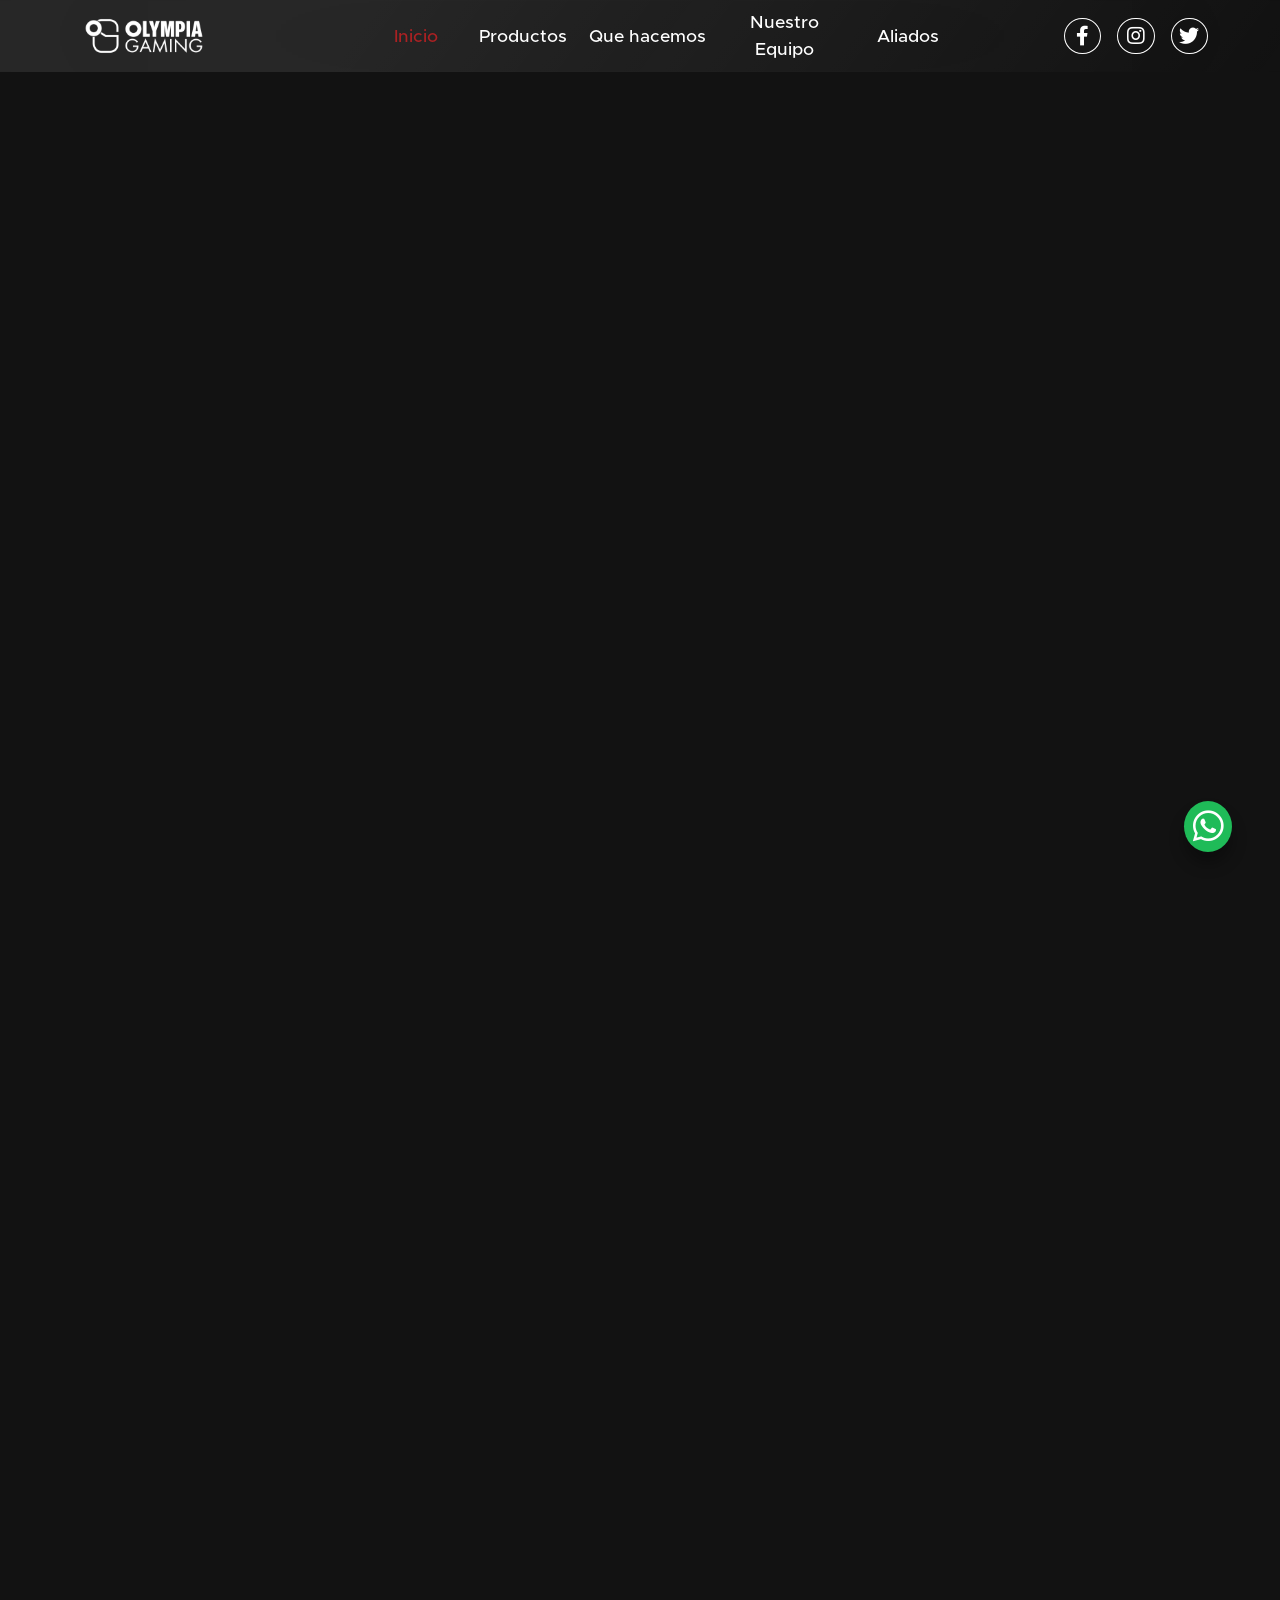
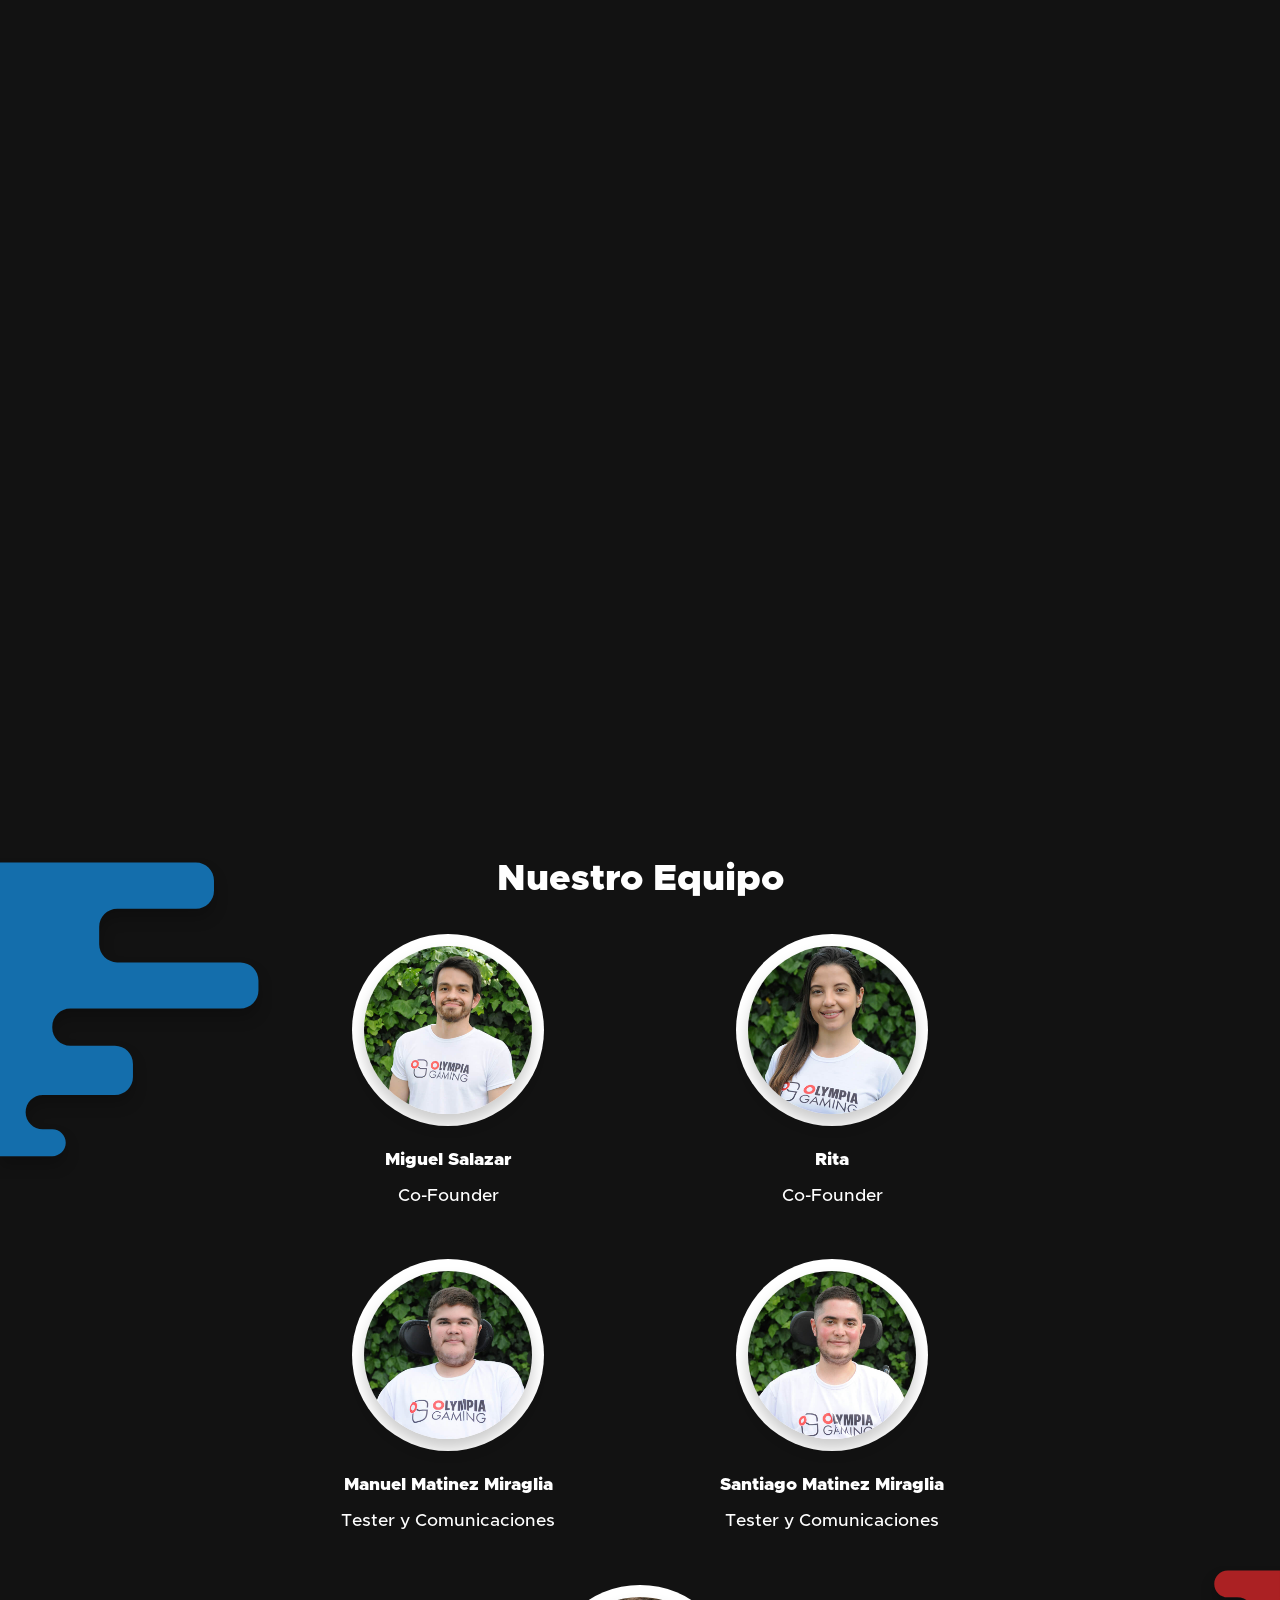
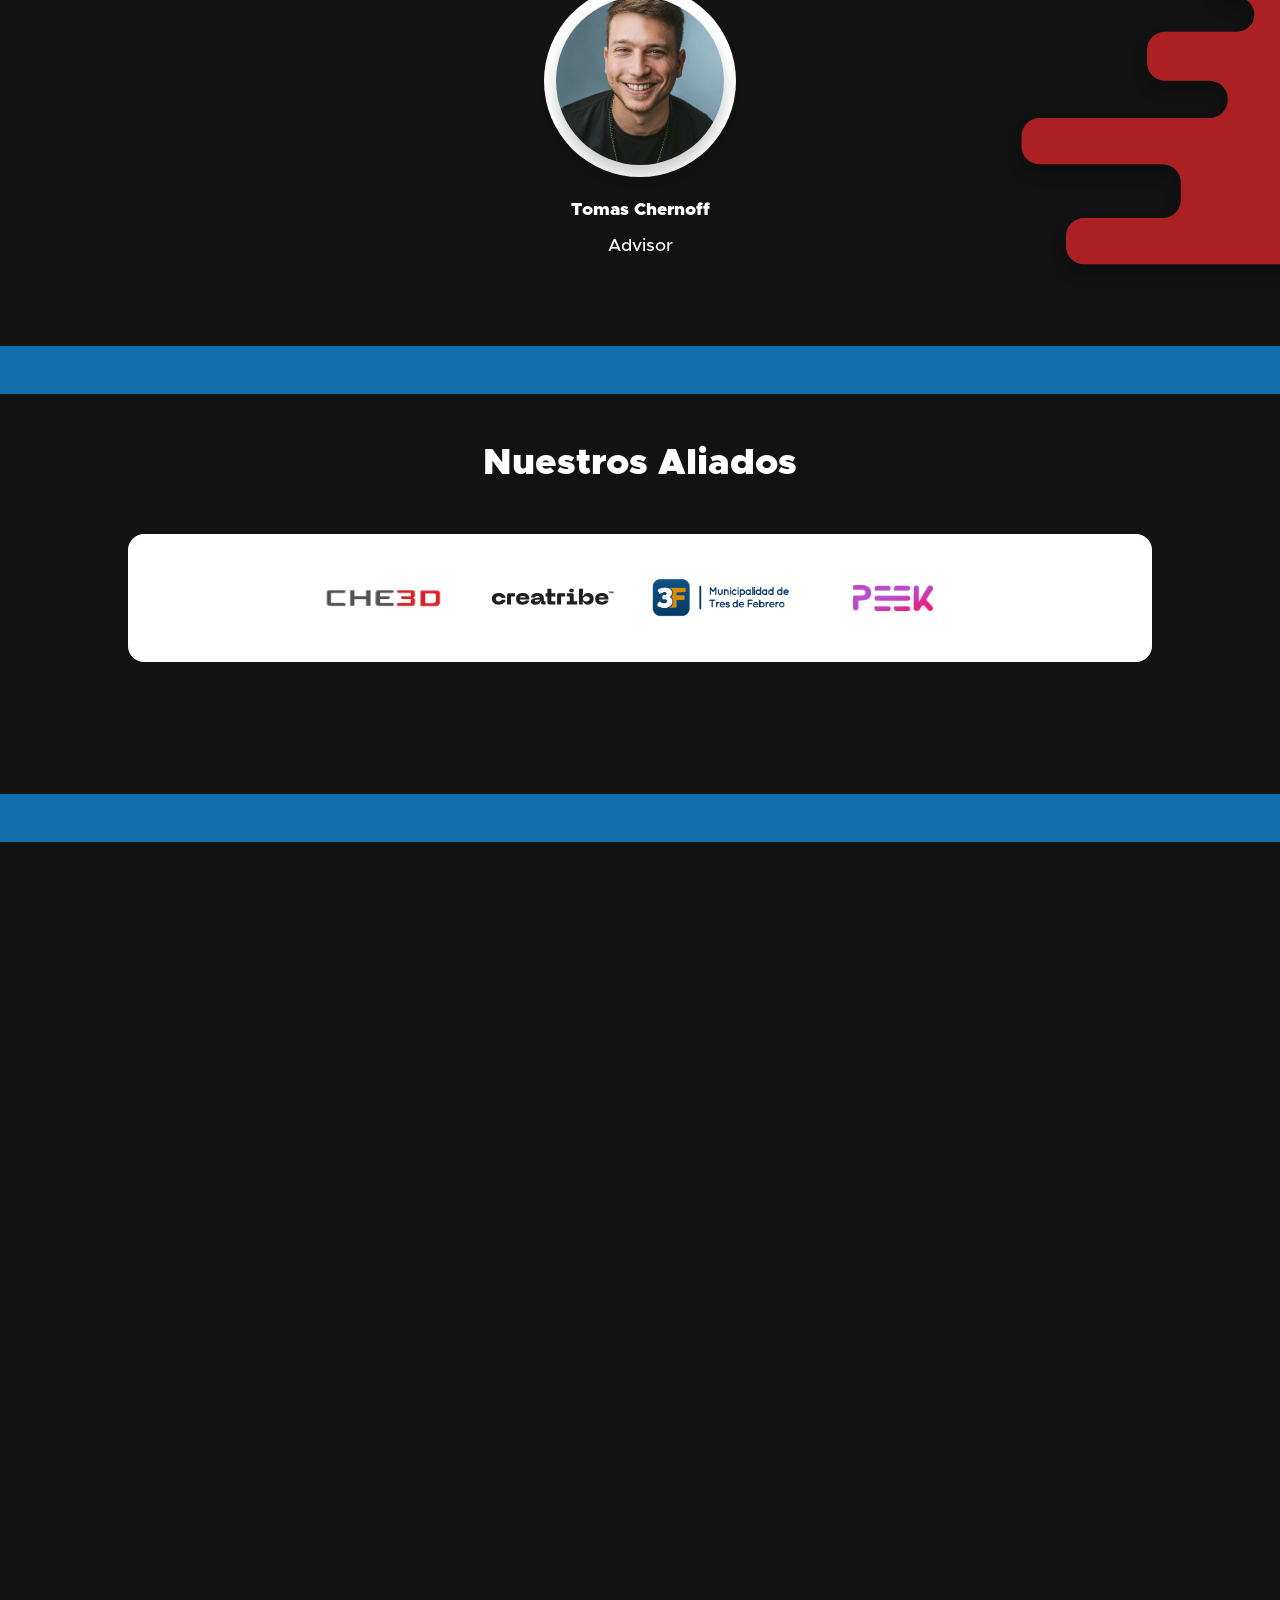
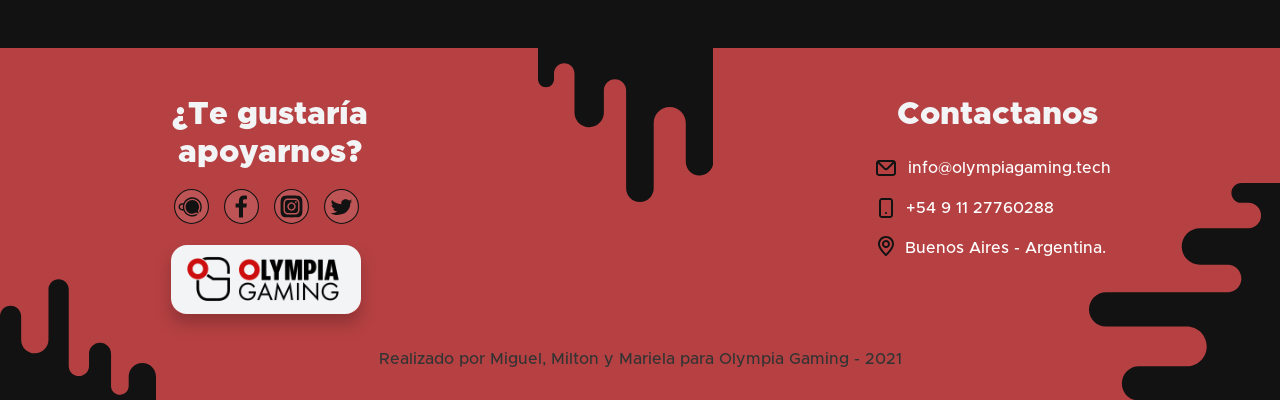
==== index.html @ 969ef62b "modificacion" ====
<!DOCTYPE html>
<html lang="es">
<head>
    <meta charset="UTF-8">
    <meta http-equiv="X-UA-Compatible" content="IE=edge">
    <meta name="viewport" content="width=device-width, initial-scale=1.0">
    <title>Olympia Gaming</title>
    <meta name="keywords" content="OLYMPIA GAMING, ACCESIBILIDAD PARA VIDEOJUEGOS, PERSONAS CON DISCAPICIDAD, CONTROLES PARA VIDEOJUEGOS, CONTROLES ADAPTADOS, JOYSTICK ADAPTADO, HARDWARE ADAPTADO, HARDWARE PARA VIDEOJUEGOS, EXPERIENCIA DE JUEGO ADAPTADA, GAMING, INCLUSIÓN, VIDEOJUEGOS, TERAPIA DE VIDEOJUEGOS, MOVILIDAD REDUCIDA, DISCAPACIDAD MOTRIZ, CONTROLES DE VIDEOJUEGOS PARA PERSONAS CON DISCAPACIDAD">
    <meta name="description"
      content="Olympia Gaming. Accesibilidad para videojuegos: Hardware y controles adaptados para personas con discapacidad y barreras físicas.">

    <!-- Favicon -->
    <link rel="shortcut icon" href="img/icon favicon.png" type="image/x-icon">
    <!-- Bootstrap -->
    <link href="https://cdn.jsdelivr.net/npm/bootstrap@5.1.3/dist/css/bootstrap.min.css" rel="stylesheet" integrity="sha384-1BmE4kWBq78iYhFldvKuhfTAU6auU8tT94WrHftjDbrCEXSU1oBoqyl2QvZ6jIW3" crossorigin="anonymous">
    <!-- jQuery -->
    <script src="https://code.jquery.com/jquery-3.6.0.min.js" integrity="sha256-/xUj+3OJU5yExlq6GSYGSHk7tPXikynS7ogEvDej/m4=" crossorigin="anonymous"></script>
    <!-- Css -->
    <link rel="stylesheet" href="css/estilos.css">
    <!-- Animaciones -->
    <link rel="stylesheet" href="https://cdnjs.cloudflare.com/ajax/libs/animate.css/4.1.1/animate.min.css" />
    <!-- Icon Awesome -->
    <link rel="stylesheet" href="https://use.fontawesome.com/releases/v5.15.4/css/all.css" integrity="sha384-DyZ88mC6Up2uqS4h/KRgHuoeGwBcD4Ng9SiP4dIRy0EXTlnuz47vAwmeGwVChigm" crossorigin="anonymous">
</head>
<body>
    <header>

      <!-- Header y Nav Desktop -->

      <div id="div-header-desktop" class="header__desktop--background">
        <div class="header__desktop--div-logo">
          <img class="header__desktop--logo" src="img/logo-header.svg" alt="">
        </div>
        <nav class="nav__desktop--div">
          <ul class="nav__desktop--ul">
            <li class="nav__desktop--li">
              <a class="nav__desktop--a nav__desktop--a-inicio" href="#sec-inicio">
                Inicio
              </a>
            </li>
            <li class="nav__desktop--li">
              <a class="nav__desktop--a nav__desktop--a-productos" href="#sec-productos">
                Productos
              </a>
            </li>
            <li class="nav__desktop--li">
              <a class="nav__desktop--a nav__desktop--a-que-hacemos" href="#sec-que-hacemos">
                Que hacemos
              </a>
            </li>
            <li class="nav__desktop--li">
              <a class="nav__desktop--a nav__desktop--a-equipo" href="#sec-equipo">
                Nuestro Equipo
              </a>
            </li>
            <li class="nav__desktop--li">
              <a class="nav__desktop--a nav__desktop--a-aliados" href="#sec-aliados">
                Aliados
              </a>
            </li>
          </ul>
        </nav>
        <div class="header__desktop--div-redes">
          <div class="header__desktop--redes-flex">
            <a href="" target="blank" class="header__desktop--btn-facebook">
              <i class="fab fa-facebook-f"></i>
            </a>

            <a href="" target="blank" class="header__desktop--btn-instagram">
              <i class="fab fa-instagram"></i>
            </a>

            <a href="" target="blank" class="header__desktop--btn-twiter">
              <i class="fab fa-twitter"></i>
            </a>
          </div>
        </div>
      </div>

      <!-- Header y Nav Mobile -->

      <div id="div-header-mobile" class="header__mobile--background">
        <div class="header__mobile--div-menu">
          <div>
            <button id="btn-abrir-menu" class="header__mobile--btn-menu">
              <img class="header__mobile--icon-menu" src="img/icon menu hamburguesa.svg" alt="menu-hamburguesa">
            </button>
            <div id="id-nav-container" class="nav__mobile--container-nav">
              <nav id="id-nav-mobile" class="nav__mobile--div-menu animate__animated">
                <button id="btn-cerrar-menu" class="nav__mobile--btn-close">
                  <img class="nav__mobile--icon-close" src="img/icon-close.svg" alt="icon-close">
                </button>
                <ul class="nav__mobile--flex">
                  <li class="nav__mobile--li">
                    <a class="nav__mobile--a nav__mobile--a-inicio" href="#sec-inicio">Inicio</a>
                  </li>
                  <li class="nav__mobile--li">
                    <a class="nav__mobile--a nav__mobile--a-productos" href="#sec-productos">Productos</a>
                  </li>
                  <li class="nav__mobile--li">
                    <a class="nav__mobile--a nav__mobile--a-que-hacemos" href="#sec-que-hacemos">Que hacemos</a>
                  </li>
                  <li class="nav__mobile--li">
                    <a class="nav__mobile--a nav__mobile--a-equipo" href="#sec-equipo">Nuestro Equipo</a>
                  </li>
                  <li class="nav__mobile--li">
                    <a class="nav__mobile--a nav__mobile--a-aliados" href="#sec-aliados">Nuestros Aliados</a>
                  </li>
                </ul>
                <div class="header__mobile--div-redes">
                  <div class="header__mobile--redes-flex">
                    <a href="" target="blank">
                      <img class="header__mobile--btn" src="img/icon-facebook-menu.svg">
                    </a>
                    <a href="" target="blank">
                      <img class="header__mobile--btn" src="img/icon-instagram-menu.svg">
                    </a>
                    <a href="" target="blank">
                      <img class="header__mobile--btn" src="img/icon-twiter-menu.svg">
                    </a>
                    <a href="" target="blank">
                      <img class="header__mobile--btn" src="img/icon-cafecito-menu.svg">
                    </a>

                  </div>
                </div>
                <div>
                  <img class="nav__mobile--forma" src="img/forma-nav.svg" alt="forma-nav">
                </div>
              </nav>
            </div>
          </div>
        </div>
        <div class="header__mobile--div-logo">
          <img class="header__mobile--logo" src="img/logo-header.svg" alt="">
        </div>
      </div>

    </header>

    <!-- Main -->

    <main class="main-desktop main-mobile">
      <section id="sec-inicio" class="seccion-inicio">
      </section>
      <section id="sec-productos" class="seccion-productos">
      </section>
      <section id="sec-que-hacemos" class="seccion-que-hacemos">
      </section>

      <section id="sec-equipo" class="seccion-equipo">
        <h2 class="h2-equipo">Nuestro Equipo</h2>
        <div class="div-grid-equipo">
          <div class="div-equipo-miguel">
            <div class="div-img-equipo ">
              <img class="img-equipo" src="img/Equipo/Miguel Salazar - Co-founder.jpg" alt="">
            </div>
            <p class="p-equipo-nombre">Miguel Salazar</p>
            <p class="p-equipo">Co-Founder</p>
          </div>

          <div class="div-equipo-rita">
            <div class="div-img-equipo ">
              <img class="img-equipo" src="img/Equipo/Rita Bolívar - Co-founder.jpg" alt="">
            </div>
            <p class="p-equipo-nombre">Rita</p>
            <p class="p-equipo">Co-Founder</p>
          </div>
          <div class="div-equipo-manuel">
            <div class="div-img-equipo ">
              <img class="img-equipo" src="img/Equipo/Manuel Matinez Miraglia - Creador de Contenido y Tester.jpg" alt="">
            </div>
            <p class="p-equipo-nombre">Manuel Matinez Miraglia</p>
            <p class="p-equipo">Tester y Comunicaciones</p>
          </div>
          <div class="div-equipo-santiago">
            <div class="div-img-equipo ">
              <img class="img-equipo" src="img/Equipo/Santiago Matinez Miraglia - Creador de Contenido y Tester.jpg" alt="">
            </div>
            <p class="p-equipo-nombre">Santiago Matinez Miraglia</p>
            <p class="p-equipo">Tester y Comunicaciones</p>
          </div>
          <div class="div-equipo-tomas">
            <div class="div-img-equipo ">
              <img class="img-equipo" src="img/Equipo/Tomas Chernoff - Advisor.jpg" alt="">
            </div>
            <p class="p-equipo-nombre">Tomas Chernoff</p>
            <p class="p-equipo">Advisor</p>
          </div>
        </div>
        <div class="equipo-forma-1">
          <img class="equipo-desktop-f" src="img/equipo-forma-1.svg" alt="">
        </div>
        <div class="equipo-forma-2">
          <img class="equipo-desktop-f" src="img/equipo-forma-2.svg" alt="">
        </div>
        <div class="equipo-forma-mobile">
          <img class="equipo-mobile-f" src="img/equipo-forma-mobile.svg" alt="">
        </div>
      </section>

      <section id="sec-aliados" class="seccion-aliados">
        <div class="div-top-aliados"></div>
        <div class="aliados-logos">
          <div class="div-h2-aliados">
            <h2 class="h2-aliados">Nuestros Aliados</h2>
          </div>
          <div class="div-logos-aliados">
            <div class="contenedor-white-aliados">
              <div class="div-icon-aliados-b">
                <img class="logo-aliados-bizarro" src="img/Aliados/Bizarro Lab.png" alt="">
              </div>
              <div class="div-icon-aliados-3d">
                <img class="logo-aliados-che3d" src="img/Aliados/Che3D.jpg" alt="">
              </div>
              <div class="div-icon-aliados-c">
                <img class="logo-aliados-creatibe" src="img/Aliados/Creatibe.svg" alt="">
              </div>
              <div class="div-icon-aliados-m">
                <img class="logo-aliados-municipalidad" src="img/Aliados/Municipalidad.png" alt="">
              </div>
              <div class="div-icon-aliados-p">
                <img class="logo-aliados-peek" src="img/Aliados/Peek.png" alt="">
              </div>
              <div class="div-icon-aliados-t">
                <img class="logo-aliados-telefonica" src="img/Aliados/Telefonica.jpg" alt="">
              </div>
            </div>
          </div>
        </div>
        <div class="div-bottom-aliados"></div>
      </section>
      <section id="sec-form" class="seccion-form">
      </section>
    </main>

    <!-- Footer -->

    <div class="div-whatsapp-btn">
      <button class="btn-whatsapp">
        <span class="span-whatsapp">
          <i class="fab fa-whatsapp"></i>
        </span>
      </button>
    </div>

    <footer class="footer__container">
      <div class="footer__div--apoyarnos">
        <h3 class="footer__apoyarnos--h3">¿Te gustaría apoyarnos?</h3>
        <div class="footer__div--redes">
          <a class="footer__redes--a" href="">
            <img class="footer__redes--icon" src="img/cafecito-icon.svg" alt="">
          </a>
          <a class="footer__redes--a" href="">
            <img class="footer__redes--icon" src="img/facebook-icon.svg" alt="">
          </a>
          <a class="footer__redes--a" href="">
            <img class="footer__redes--icon" src="img/instagram-icon.svg" alt="">
          </a>
          <a class="footer__redes--a" href="">
            <img class="footer__redes--icon" src="img/twiter-icon.svg" alt="">
          </a>
        </div>
        <div class="footer__logo--desktop">
          <img src="img/logo-desktop-footer.svg" alt="">
        </div>
      </div>
      <div class="footer__div--contactanos">
        <h3 class="footer__contactanos--h3">Contactanos</h3>
        <div class="footer__div--datos">
          <div class="footer__datos--div-email">
            <img class="footer__datos--img-e" src="img/icon-email.svg" alt="">
            <p class="footer__datos--p-e">info@olympiagaming.tech</p>
          </div>
          <div class="footer__datos--div-number">
            <img class="footer__datos--img-n" src="img/icon-phone-number.svg" alt="">
            <p class="footer__datos--p-n">+54 9 11 27760288</p>
          </div>
          <div class="footer__datos--div-location">
            <img class="footer__datos--img-l" src="img/icon-location.svg" alt="">
            <p class="footer__datos--p-l">Buenos Aires - Argentina.</p>
          </div>
        </div>
      </div>
      <div class="footer__logo--mobile">
        <img src="img/logo-mobile-footer.svg" alt="">
      </div>
      <div class="footer__div--copyright">
        <p class="footer__copyright--p">Realizado por Miguel, Milton y Mariela para Olympia Gaming - 2021</p>
      </div>
      <div class="footer__forma--1">
        <img class="footer__formas--width" src="img/footer-forma-1.svg" alt="">
      </div>
      <div class="footer__forma--2">
        <img class="footer__formas--width" src="img/footer-forma-2.svg" alt="">
      </div>
      <div class="footer__forma--3">
        <img class="footer__formas--width" src="img/footer-forma-3.svg" alt="">
      </div>
    </footer>

    <!-- Bootstrap JS -->
    <script src="https://cdn.jsdelivr.net/npm/bootstrap@5.1.3/dist/js/bootstrap.bundle.min.js" integrity="sha384-ka7Sk0Gln4gmtz2MlQnikT1wXgYsOg+OMhuP+IlRH9sENBO0LRn5q+8nbTov4+1p" crossorigin="anonymous"></script>

    <script src="js/menu-scroll-nav.js"></script>
    <script src="js/menu-mobile.js"></script>
    <script src="js/icon-whatsapp.js"></script>
</body>
</html>
---- css/estilos.css ----
*{
    margin: 0;
    padding: 0;
    box-sizing: border-box;
}

@font-face {
    font-family: "Metropolis Medium";
    src: url(../font/Metropolis-Medium.otf);
}
@font-face {
    font-family: "Metropolis Black";
    src: url(../font/Metropolis-Black.otf);
}

body{
    background-color: #121212;
    overflow-x: hidden;
}

/****************************************** DESKTOP ********************************************/

/* HEADER DESKTOP */

/* header desktop div */
.header__desktop--background{
    width: 100%;
    position: fixed;
    display: flex;
    z-index: 20;
    flex-direction: row;
    height: 4.5rem;
    backdrop-filter: blur(140px);
    background: linear-gradient(126.6deg, rgba(255, 255, 255, 0.09) 28.69%, rgba(255, 255, 255, 0) 100%);
}
/* header desktop logo */
.header__desktop--div-logo{
    width: 22.5vw;
    display: flex;
    justify-content: center;
    align-items: center;
}
.header__desktop--logo{
    width: 11rem;
}
/* nav desktop */
.nav__desktop--div{
    width: 55vw;
    display: flex;
}
.nav__desktop--ul{
    width: 96%;
    display: flex;
    list-style: none;
    flex-direction: row;
    position: relative;
    top: 0.55rem;
    align-items: center;
}
.nav__desktop--li{
    text-align: center;
    width: 100%;
}
.nav__desktop--a{
    font-family: 'Metropolis Medium';
    color: white;
    font-size: 1.1rem;
    transition: 0.3s;
    text-decoration: none;
}
.nav__desktop--a:hover{
    color: #AB2123;
    text-decoration: none;
}
.nav__desktop--a-inicio{
    position: relative;
    left: 2.5vw;
}
.nav__desktop--a-productos{
    position: relative;
    left: 0.8vw;
}
.nav__desktop--a-que-hacemos{
    position: relative;
    left: 0.4vw;
}
.nav__desktop--a-equipo{
    position: relative;
    left: 1.1vw;
}
.nav__desktop--a-aliados{
    position: relative;
    left: 0.7vw;
}
.li-active-desktop{
    color: #AB2123;
    font-family: 'Metropolis Medium';
    font-size: 1.1rem;
    text-decoration: none;
}
/* header redes */
.header__desktop--div-redes{
    width: 22.5vw;
    display: flex;
    justify-content: center;
    align-items: center;
}
.header__desktop--redes-flex{
    width: 9rem;
    height: 50%;
    display: flex;
    align-items: center;
    justify-content: center;
}
.header__desktop--btn-facebook{
    text-decoration: none;
    width: 2.9rem;
    height: 2.3rem;
    align-items: center;
    border-radius: 50%;
    border: 1px solid white;
    color: white;
    font-size: 1.25rem;
    transition: 0.2s;
    display: flex;
    justify-content: center;
}
.header__desktop--btn-facebook:hover{
    border: #AB2123 1px solid;
    color: #AB2123;
}
.header__desktop--btn-instagram{
    text-decoration: none;
    width: 2.9rem;
    margin-left: 1rem;
    margin-right: 1rem;
    height: 2.3rem;
    font-size: 1.25rem;
    align-items: center;
    border-radius: 50%;
    border: 1px solid white;
    color: white;
    display: flex;
    transition: 0.2s;
    justify-content: center;
}
.header__desktop--btn-instagram:hover{
    border: #AB2123 1px solid;
    color: #AB2123;
}
.header__desktop--btn-twiter{
    text-decoration: none;
    display: flex;
    justify-content: center;
    width: 2.9rem;
    color: white;
    font-size: 1.25rem;
    height: 2.3rem;
    transition: 0.2s;
    align-items: center;
    border-radius: 50%;
    border: 1px solid white;
}
.header__desktop--btn-twiter:hover{
    border: #AB2123 1px solid;
    color: #AB2123;
}
.header__mobile--background{
    display: none;
}

/* SECCIONES DESKTOP */

.main-desktop{
    height: 303rem;
}

/* seccion inicio */
.seccion-inicio{
    height: 36.3rem;
}

/* seccion productos */
.seccion-productos{
    height: 53.3rem;
}

/* seccion que hacemos */
.seccion-que-hacemos{
    height: 59rem;
}

/* seccion equipo */
.seccion-equipo{
    position: relative;
    height: 73rem;
}
.h2-equipo{
    font-family: 'Metropolis Black';
    color: white;
    font-size: 2.3rem;
    position: relative;
    top: 5rem;
    text-align: center;
}
.div-grid-equipo{
    width: 60%;
    position: relative;
    left: 20%;
    top: 5rem;
    display: grid;
    height: 61rem;
    grid-template-columns: 50% 50%;
    grid-template-rows: 33,3% 33,3% 33,3%;
    grid-template-areas: 
                        "div-equipo-miguel div-equipo-rita"
                        "div-equipo-manuel div-equipo-santiago"
                        "div-equipo-tomas div-equipo-tomas"
                        ;
}
.div-equipo-miguel{
    grid-area: div-equipo-miguel;
    display: flex;
    justify-content: center;
    align-items: center;
    flex-direction: column;
}
.div-equipo-rita{
    grid-area: div-equipo-rita;
    display: flex;
    justify-content: center;
    align-items: center;
    flex-direction: column;
}
.div-equipo-manuel{
    grid-area: div-equipo-manuel;
    display: flex;
    justify-content: center;
    align-items: center;
    flex-direction: column;
}
.div-equipo-santiago{
    grid-area: div-equipo-santiago;
    display: flex;
    justify-content: center;
    align-items: center;
    flex-direction: column;
}
.div-equipo-tomas{
    grid-area: div-equipo-tomas;
    display: flex;
    justify-content: center;
    align-items: center;
    flex-direction: column;
}
.div-img-equipo{
    display: flex;
    justify-content: center;
    align-items: center;
    width: 12rem;
    height: 12rem;
    border-radius: 50%;
    background-color: white;
}
.img-equipo{
    width: 10.5rem;
    box-shadow: 0px 10px 15px rgba(0, 0, 0, 0.2);
    border-radius: 50%;
}
.p-equipo-nombre{
    font-family: 'Metropolis Black';
    color: white;
    font-size: 1.1rem;
    text-align: center;
    position: relative;
    top: 1.3rem;
}
.p-equipo{
    font-family: 'Metropolis Medium';
    color: white;
    font-size: 1.1rem;
    text-align: center;
    position: relative;
    top: 0.9rem;
}
.equipo-forma-1{
    display: flex;
    position: absolute;
    top: 5rem;
}
.equipo-forma-2{
    float: right;
    position: relative;
    bottom: 15rem;
}
.equipo-forma-mobile{
    visibility: hidden;
    opacity: 0;
}
.equipo-desktop-f{
    width: 17rem;
}

/* seccion aliados */
.seccion-aliados{
    height: 31rem;
    width: 100%;
}
.div-top-aliados{
    height: 3rem;
    justify-self: flex-start;
    background-color: #146EAC;
}
.aliados-logos{
    height: 25rem;
    position: relative;
    width: 100%;
}
.div-h2-aliados{
    height: 32%;
    width: 100%;
}
.h2-aliados{
    font-family: 'Metropolis Black';
    width: 70%;
    position: relative;
    left: 15%;
    text-align: center;
    font-size: 2.3rem;
    color: white;
    top: 3rem;
}
.div-logos-aliados{
    height: 68%;
}
.contenedor-white-aliados{
    background-color: white;
    width: 80%;
    position: relative;
    top: 2rem;
    left: 10%;
    height: 8rem;
    border-radius: 1rem;
    display: grid;
    grid-template-rows: 100%;
    align-items: center;
    justify-items: center;
    grid-template-columns: 16.6% 16.6% 16.6% 16.6% 16.6% 16.6%;
    grid-template-areas: "div-icon-aliados-b div-icon-aliados-3d div-icon-aliados-c div-icon-aliados-m div-icon-aliados-p div-icon-aliados-t";
}
.div-icon-aliados-b{
    grid-area: div-icon-aliados-b;
}
.logo-aliados-bizarro{
    width: 7.5rem;
}
.div-icon-aliados-3d{
    grid-area: div-icon-aliados-3d;
}
.logo-aliados-che3d{
    width: 9rem;
}
.div-icon-aliados-c{
    grid-area: div-icon-aliados-c;
}
.logo-aliados-creatibe{
    width: 8rem;
}
.div-icon-aliados-m{
    grid-area: div-icon-aliados-m;
}
.logo-aliados-municipalidad{
    width: 9rem;
}
.div-icon-aliados-p{
    grid-area: div-icon-aliados-p;
}
.logo-aliados-peek{
    width: 5rem;
}
.div-icon-aliados-t{
    grid-area: div-icon-aliados-t;
}
.logo-aliados-telefonica{
    width: 6.5rem;
}
.div-bottom-aliados{
    height: 3rem;
    position: relative;
    background-color: #146EAC;
}

/* seccion form */
.seccion-form{
    height: 49rem;
}

/* Icon whatsapp */

.div-whatsapp-btn{
    position: absolute;
    bottom: 3rem;
    right: 3rem;
    position: fixed;
    display: flex;
    justify-content: center;
    width: 3rem;
    height: 3.2rem;
    z-index: 3;
    border-radius: 50%;
    background-color: #1fbb58;
    transition: 0.3s;
    box-shadow: 0px 12px 15px rgba(0, 0, 0, 0.3);
}
.div-whatsapp-btn:hover{
    background-color: #25D366;
}
.btn-whatsapp{
    width: 3rem;
    height: 3.15rem;
    border-radius: 50%;
    background-color: #12121200;
    border: none;
}
.span-whatsapp{
    font-size: 2.2rem;
    color: rgb(255, 255, 255);
    text-decoration: none;
}
.span-whatsapp:hover{
    color: rgb(255, 255, 255);
}

/* FOOTER DESKTOP */

.footer__container{
    height: 22rem;
    width: 100%;
    background: linear-gradient(0deg, rgba(243, 244, 245, 0.15), rgba(243, 244, 245, 0.15)), #AB2123;
    display: grid;
    grid-template-columns: 50% 50%;
    grid-template-rows: 85% 15%;
    grid-template-areas: 
                        "footer__div--apoyarnos footer__div--contactanos"
                        "footer__div--copyright footer__div--copyright";
}
.footer__div--apoyarnos{
    grid-area: "footer__div--apoyarnos";
    display: flex;
    height: 18.6rem;
    justify-content: flex-start;
    flex-direction: column;
}
.footer__apoyarnos--h3{
    position: relative;
    margin-top: 3rem;
    left: 13vw;
    font-family: 'Metropolis Black';
    font-size: 2rem;
    text-align: center;
    color: #F3F4F5;
    width: 13rem;
}
.footer__div--redes{
    position: relative;
    margin-top: 0.5rem;
    display: flex;
    justify-content: center;
    align-items: center;
    width: 12.5rem;
    left: 13vw;
}
.footer__redes--a{
    text-decoration: none;
    display: flex;
    justify-content: center;
    align-items: center;
    width: 25vw;
}
.footer__redes--icon{
    width: 2.2rem;
    transition: 0.3s;
}
.footer__redes--icon:hover{
    filter: invert(98%) sepia(100%) saturate(1%) hue-rotate(150deg) brightness(107%) contrast(101%);
}
.footer__logo--desktop{
    position: relative;
    margin-top: 1rem;
    display: flex;
    justify-content: center;
    align-items: center;
    width: 12.5rem;
    left: 13vw;
}
.footer__div--contactanos{    
    grid-area: "footer__div--contactanos";
    display: flex;
    height: 18.6rem;
    flex-direction: column;
    align-items: flex-end;
}
.footer__contactanos--h3{
    font-family: 'Metropolis Black';
    position: relative;
    margin-top: 3rem;
    right: 13.7vw;
    height: 2rem;
    font-size: 2rem;
    color: #F3F4F5;
    width: 13rem;
}
.footer__div--datos{
    position: relative;
    right: 13vw;
    height: 10rem;
    display: flex;
    justify-content: center;
    flex-direction: column;
    width: 15rem;
}
.footer__datos--div-email{
    display: flex;
    flex-direction: row;
    align-items: start;
}
.footer__datos--div-number{
    display: flex;
    align-items: start;
    flex-direction: row;
}
.footer__datos--div-location{
    align-items: start;
    display: flex;
    flex-direction: row;
}
.footer__datos--p-e{
    color: white;
    font-family: 'Metropolis Medium';
    margin-left: 0.65rem;
}
.footer__datos--p-n{
    color: white;
    font-family: 'Metropolis Medium';
    margin-left: 0.5rem;
}
.footer__datos--p-l{
    color: white;
    font-family: 'Metropolis Medium';
    margin-left: 0.7rem;
}
.footer__datos--img-l{
    margin-left: 0.25rem;
}
.footer__div--copyright{
    grid-area: "footer__div--copyright";
    display: flex;
    width: 200%;
    justify-content: center;
}
.footer__copyright--p{
    text-align: center;
    font-family: 'Metropolis Medium';
    font-size: 1rem;
    color: #333333;
}
.footer__forma--1{
    position: absolute;
    margin-top: 14rem;
}
.footer__forma--2{
    width: 2rem;
    margin-left: 42%;
    position: absolute;
    justify-self: flex-start;
}
.footer__forma--3{
    position: absolute;
    justify-self: end;
    align-self: flex-end;
}
.footer__logo--mobile{
    display: none;
}

/* header 900px */

@media screen and (max-width:1366px){
    .contenedor-white-aliados{
        top: 0.4rem;
    }
}
@media screen and (max-width:991px){

    
    .header__mobile--background{
        display: none;
    }

    .nav__desktop--a-inicio{
        position: relative;
        left: 0;
    }
    .nav__desktop--a-productos{
        position: relative;
        left: 0;
    }
    .nav__desktop--a-que-hacemos{
        position: relative;
        left: 0.5vw;
    }
    .nav__desktop--a{
        font-size: 1rem;
        transition: 0.3s;
        text-decoration: none;
    }
    .equipo-forma-1{
        display: flex;
        position: absolute;
        top: 5rem;
    }
    .equipo-desktop-f{
        width: 12.5rem;
    }
    .contenedor-white-aliados{
        width: 90%;
        left: 5%;
        top: 2rem;
    }
    .logo-aliados-bizarro{
        width: 6.5rem;
    }
    .logo-aliados-che3d{
        width: 8rem;
    }
    .logo-aliados-creatibe{
        width: 7rem;
    }
    .logo-aliados-municipalidad{
        width: 8rem;
    }
    .logo-aliados-peek{
        width: 4rem;
    }
    .logo-aliados-telefonica{
        width: 5.5rem;
    }
    .div-whatsapp-btn{
        bottom: 3rem;
        right: 3rem;
    }
    .footer__forma--2{
        width: 2rem;
        margin-left: 35%;
        position: absolute;
        justify-self: flex-start;
    }
    .footer__contactanos--h3{
        right: 13.7vw;
    }
    .footer__div--datos{
        right: 11.5vw;
    }
}

/**************************************** MOBILE - TABLET ******************************************/

@media screen and (max-width:786px){

    /* HEADER MOBILE */

    .header__desktop--background{
        visibility: hidden;
        opacity: 0;
    }

    .header__mobile--background{
        position: fixed;
        display: flex;
        width: 100%;
        flex-direction: row;
        z-index: 20;
        height: 3.5rem;
        background-color: #121212;
    }

    /* mobile menu */

    .header__mobile--div-menu{
        width: 22.5vw;
        display: flex;
        justify-content: center;
        align-items: center;
    }
    .header__mobile--btn-menu{
        border: none;
        background-color: rgba(0, 0, 0, 0);
    }
    .header__mobile--icon-menu{
        width: 1.2rem;
    }

    /* nav mobile menu */

    .nav__mobile--container-nav{
        position: fixed;
        left: 0;
        top: 3.5rem;
        background-color: #0000003d;
        visibility: hidden;
        opacity: 0;
        width: 100vw;
        z-index: 1;
        height: 100vh;
        transition: 0.5s all ease-in;
    }
    .nav__mobile--active{
        visibility: visible;
        opacity: 1;
    }
    .nav__mobile--div-menu{
        position: relative;
        left: 0;
        z-index: 2;
        width: 17rem;
        height: 24rem;
        background-color: #232323;
        display: flex;
        flex-direction: column;
        border-bottom-right-radius: 1rem;
        border-top-right-radius: 1rem;
    }
    .nav__mobile--btn-close{
        width: 5rem;
        height: 3rem;
        background-color: rgba(0, 0, 0, 0);
        border: none;
    }
    .nav__mobile--icon-close{
        width: 1.05rem;
    }
    .nav__mobile--flex{
        display: flex;
        position: relative;
        width: 100%;
        height: 65%;
        justify-content: center;
        list-style: none;
        flex-direction: column;
        left: 0.3rem;
    }
    .nav__mobile--li{
        font-size: 1.6rem;
    }
    .nav__mobile--a{
        font-family: 'Metropolis Medium';
        font-size: 1rem;
        text-decoration: none;
        color: white;
    }
    .nav__mobile--a:hover{
        color: #AB2123;
        text-decoration: none;
    }
    .li-active-mobile{
        color: #AB2123;
        font-family: 'Metropolis Medium';
        font-size: 1rem;
        text-decoration: none;
    }
    .nav__mobile--forma{
        position: relative;
        width: 5.5rem;
    }

    /* header redes mobile */
    
    .header__mobile--div-redes{
        position: relative;
        left: 0;
        width: 15rem;
        display: flex;
    }
    .header__mobile--redes-flex{
        width: 11rem;
        height: 50%;
        display: flex;
        position: relative;
        left: 1.5rem;
        align-items: center;
        justify-content: center;
    }
    .header__mobile--btn{
        width: 2.6rem;
        height: 2rem;
    }

    /* header mobile logo */

    .header__mobile--div-logo{
        width: 55vw;
        display: flex;
        justify-content: center;
        align-items: center;
    }
    .header__mobile--logo{
        width: 8.5rem;
    }

    /* SECCIONES MOBILE */

    .main-mobile{
        height: 275rem;
    }

    /* seccion inicio mobile */
    .seccion-inicio{
        height: 36.3rem;
    }

    /* seccion productos mobile */
    .seccion-productos{
        height: 79.5rem;
    }

    /* seccion que hacemos mobile */
    .seccion-que-hacemos{
        height: 65rem;
    }

    /* seccion equipo mobile */
    .seccion-equipo{
        height: 45rem;
    }
    .h2-equipo{
        font-family: 'Metropolis Black';
        color: white;
        top: 0;
        font-size: 1.6rem;
        text-align: center;
    }
    .div-grid-equipo{
        width: 90%;
        position: relative;
        left: 5%;
        top: 1rem;
        display: grid;
        height: 39.5rem;
        grid-template-columns: 50% 50%;
        grid-template-rows: 33,3% 33,3% 33,3%;
        grid-template-areas: 
                            "div-equipo-miguel div-equipo-rita"
                            "div-equipo-manuel div-equipo-santiago"
                            "div-equipo-tomas div-equipo-tomas"
                            ;
    }
    .div-img-equipo{
        display: flex;
        justify-content: center;
        align-items: center;
        width: 8.5rem;
        height: 8.5rem;
        border-radius: 50%;
        background-color: white;
    }
    .img-equipo{
        width: 7.3rem;
        box-shadow: 0px 10px 15px rgba(0, 0, 0, 0.2);
        border-radius: 50%;
    }
    .p-equipo-nombre{
        font-family: 'Metropolis Black';
        color: white;
        font-size: 0.8rem;
        text-align: center;
        position: relative;
        top: 0.5rem;
    }
    .p-equipo{
        font-family: 'Metropolis Medium';
        color: white;
        font-size: 0.8rem;
        text-align: center;
        position: relative;
        top: 0rem;
    }
    .equipo-forma-1{
        display: none;
    }
    .equipo-forma-2{
        display: none;
    }
    .equipo-forma-mobile{
        position: relative;
        bottom: 1rem;
        float: right;
        visibility: visible;
        opacity: 1;
    }
    .equipo-mobile-f{
        width: 7rem;
        position: relative;
        bottom: 4.5rem;
    }

    /* seccion aliados mobile */
    .seccion-aliados{
        height: 15rem;
    }
    .div-top-aliados{
        height: 1.5rem;
        justify-self: flex-start;
        background-color: #146EAC;
    }
    .aliados-logos{
        height: 12rem;
        position: relative;
        width: 100%;
    }
    .div-h2-aliados{
        height: 35%;
        width: 100%;
    }
    .h2-aliados{
        font-family: 'Metropolis Black';
        width: 70%;
        position: relative;
        left: 15%;
        text-align: center;
        font-size: 1.6rem;
        color: white;
        top: 0.5rem;
    }
    .div-logos-aliados{
        height: 65%;
    }
    .contenedor-white-aliados{
        background-color: white;
        width: 80%;
        position: relative;
        top: 0;
        left: 10%;
        height: 6rem;
        border-radius: 1rem;
        display: grid;
        align-items: center;
        justify-items: center;
        grid-template-columns: 33.3% 33.3% 33.3%;
        grid-template-rows: 50% 50%;
        grid-template-areas: "div-icon-aliados-b div-icon-aliados-3d div-icon-aliados-c"
                             "div-icon-aliados-m div-icon-aliados-p div-icon-aliados-t";
    }
    .logo-aliados-bizarro{
        width: 4rem;
    }
    .logo-aliados-che3d{
        width: 5.5rem;
    }
    .logo-aliados-creatibe{
        width: 4.5rem;
    }
    .logo-aliados-municipalidad{
        width: 4.5rem;
    }
    .logo-aliados-peek{
        width: 1.5rem;
    }
    .logo-aliados-telefonica{
        width: 3rem;
    }
    .div-bottom-aliados{
        height: 1.5rem;
        position: relative;
        background-color: #146EAC;
    }

    /* seccion form */
    .seccion-form{
        height: 36.5rem;
    }

    /* Icon whatsapp */

    .div-whatsapp-btn{
        bottom: 2rem;
        right: 2rem;
        width: 2.8rem;
        height: 2.9rem;
        box-shadow: 0px 12px 15px rgba(0, 0, 0, 0.3);
    }
    .btn-whatsapp{
        width: 2.8rem;
        height: 2.9rem;
        border-radius: 50%;
        background-color: #12121200;
        border: none;
    }
    .div-whatsapp-btn:hover{
        background-color: #25D366;
    }
    .span-whatsapp{
        font-size: 2rem;
        color: rgb(255, 255, 255);
        text-decoration: none;
    }
    .span-whatsapp:hover{
        color: rgb(255, 255, 255);
    }

    /* FOOTER MOBILE */

    .footer__container{
        height: 35rem;
        width: 100%;
        background: linear-gradient(0deg, rgba(243, 244, 245, 0.15), rgba(243, 244, 245, 0.15)), #AB2123;
        display: grid;
        grid-template-columns: 100%;
        grid-template-rows: 35% 30% 13% 22%;
        grid-template-areas: 
                            "footer__div--apoyarnos"
                            "footer__div--contactanos"
                            "footer__logo--mobile"
                            "footer__div--copyright";
    }
    .footer__div--apoyarnos{
        grid-area: "footer__div--apoyarnos";
        display: flex;
        flex-direction: column;
        justify-content: center;
        width: 100%;
    }
    .footer__apoyarnos--h3{
        margin-top: 0;
        width: 70%;
        position: relative;
        font-family: 'Metropolis Black';
        left: 15%;
        font-size: 1.3rem;
        text-align: center;
        color: #F3F4F5;
    }
    .footer__div--redes{
        position: relative;
        left: 20%;
        width: 60%;
        display: flex;
        justify-content: center;
        align-items: center;
    }
    .footer__redes--a{
        text-decoration: none;
        display: flex;
        justify-content: center;
        align-items: center;
    }
    .footer__redes--icon{
        width: 2.2rem;
        transition: 0.3s;
    }
    .footer__redes--icon:hover{
        filter: invert(98%) sepia(100%) saturate(1%) hue-rotate(150deg) brightness(107%) contrast(101%);
    }
    .footer__logo--desktop{
        display: none;
    }
    .footer__logo--mobile{
        grid-area: "footer__logo--mobile";
        display: flex;
        visibility: visible;
        opacity: 1;
        flex-direction: column;
        align-items: center;
        justify-content: center;
    }
    .footer__div--contactanos{    
        grid-area: "footer__div--contactanos";
        display: flex;
        height: 10rem;
        flex-direction: column;
        justify-content: center;
    }
    .footer__contactanos--h3{
        font-family: 'Metropolis Black';
        margin-top: 1.3rem;
        font-size: 1.3rem;
        color: #F3F4F5;
        text-align: center;
        position: relative;
        right: 0;
        width: 100%;
    }
    .footer__div--datos{
        height: 10rem;
        right: 10%;
        margin-top: 0.5rem;
        display: flex;
        justify-content: center;
        flex-direction: column;
        width: 80%;
    }
    .footer__datos--div-email{
        display: flex;
        flex-direction: row;
        justify-content: center;
        align-items: start;
    }
    .footer__datos--div-number{
        display: flex;
        align-items: start;
        justify-content: center;
        flex-direction: row;
    }
    .footer__datos--div-location{
        align-items: start;
        display: flex;
        justify-content: center;
        flex-direction: row;
    }
    .footer__datos--p-e{
        color: white;
        font-family: 'Metropolis Medium';
        font-size: 0.8rem;
        margin-left: 0.65rem;
    }
    .footer__datos--p-n{
        color: white;
        font-size: 0.8rem;
        font-family: 'Metropolis Medium';
        margin-right: 3rem;
    }
    .footer__datos--p-l{
        color: white;
        font-size: 0.8rem;
        font-family: 'Metropolis Medium';
        margin-right: 0.2rem;
    }
    .footer__datos--img-l{
        margin-left: 0.25rem;
    }
    .footer__div--copyright{
        grid-area: "footer__div--copyright";
        display: flex;
        position: relative;
        left: 10%;
        width: 80%;
        justify-content: center;
    }
    .footer__copyright--p{
        text-align: center;
        font-family: 'Metropolis Medium';
        font-size: 0.9rem;
        color: #333333;
    }
    .footer__forma--1{
        position: absolute;
        margin-top: 30.1rem;
    }
    .footer__forma--2{
        position: absolute;
        left: 30%;
    }
    .footer__forma--3{
        position: absolute;
        justify-self: end;
        align-self: flex-end;
    }
    .footer__formas--width{
        width: 6rem;
    }

    @media screen and (min-width:575px) and (max-width:786px){
        /* Icon whatsapp */

        .div-whatsapp-btn{
            bottom: 2.5rem;
            right: 2.5rem;
        }
        .btn-whatsapp{
            width: 2.8rem;
            height: 2.9rem;
        }
        .div-h2-aliados{
            height: 27%;
        }
        .h2-aliados{
            top: 0.8rem;
        }
        .div-logos-aliados{
            height: 73%;
        }
        .contenedor-white-aliados{
            position: absolute;
            top: 3.5rem;
            height: 7rem;
        }
        .logo-aliados-bizarro{
            width: 5rem;
        }
        .logo-aliados-che3d{
            width: 6.5rem;
        }
        .logo-aliados-creatibe{
            width: 5.5rem;
        }
        .logo-aliados-municipalidad{
            width: 5.5rem;
        }
        .logo-aliados-peek{
            width: 2.5rem;
        }
        .logo-aliados-telefonica{
            width: 4rem;
        }
        .footer__copyright--p{
            text-align: center;
            font-family: 'Metropolis Medium';
            position: relative;
            top: 1rem;
            font-size: 1rem;
            color: #333333;
        }
        .footer__forma--1{
            position: absolute;
            margin-top: 30.1rem;
        }
        .equipo-forma-mobile{
            bottom: 8.5rem;
            visibility: visible;
            opacity: 1;
        }
        .equipo-mobile-f{
            width: 11rem;
        }
    }
}
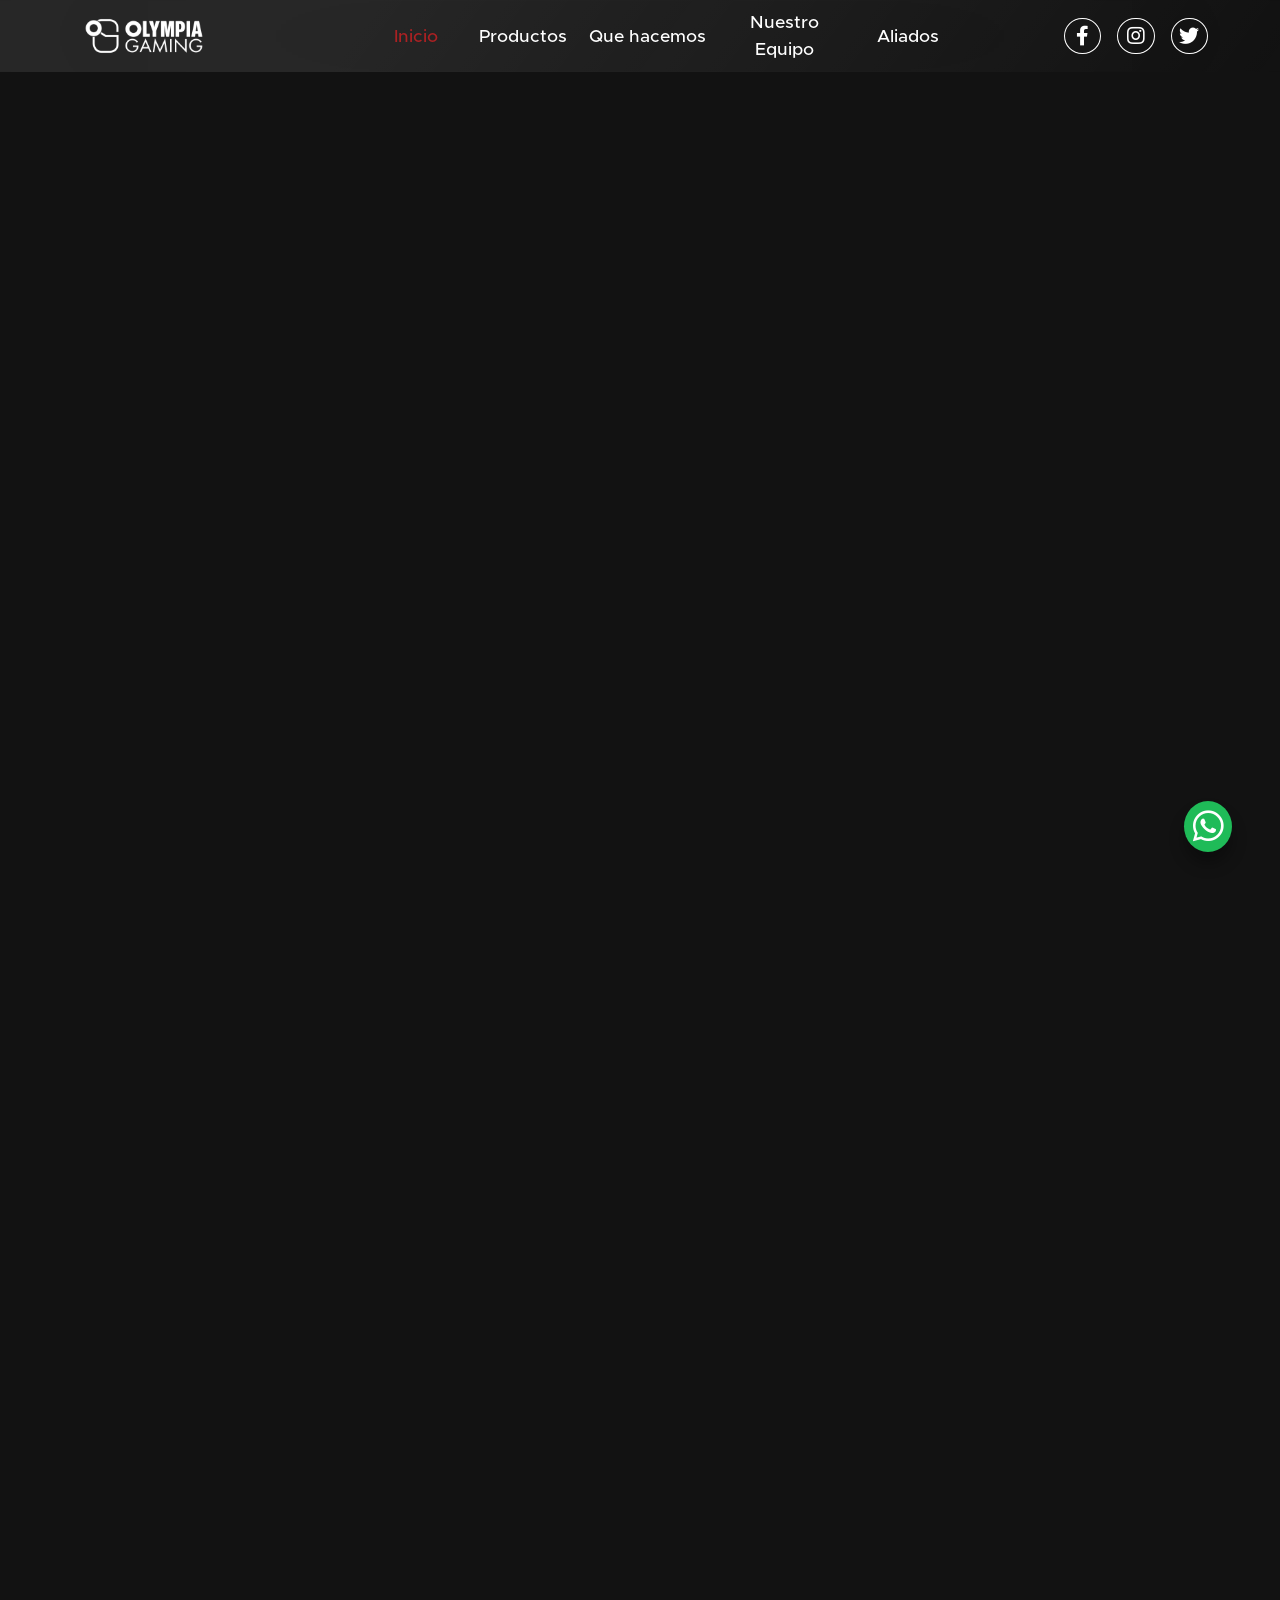
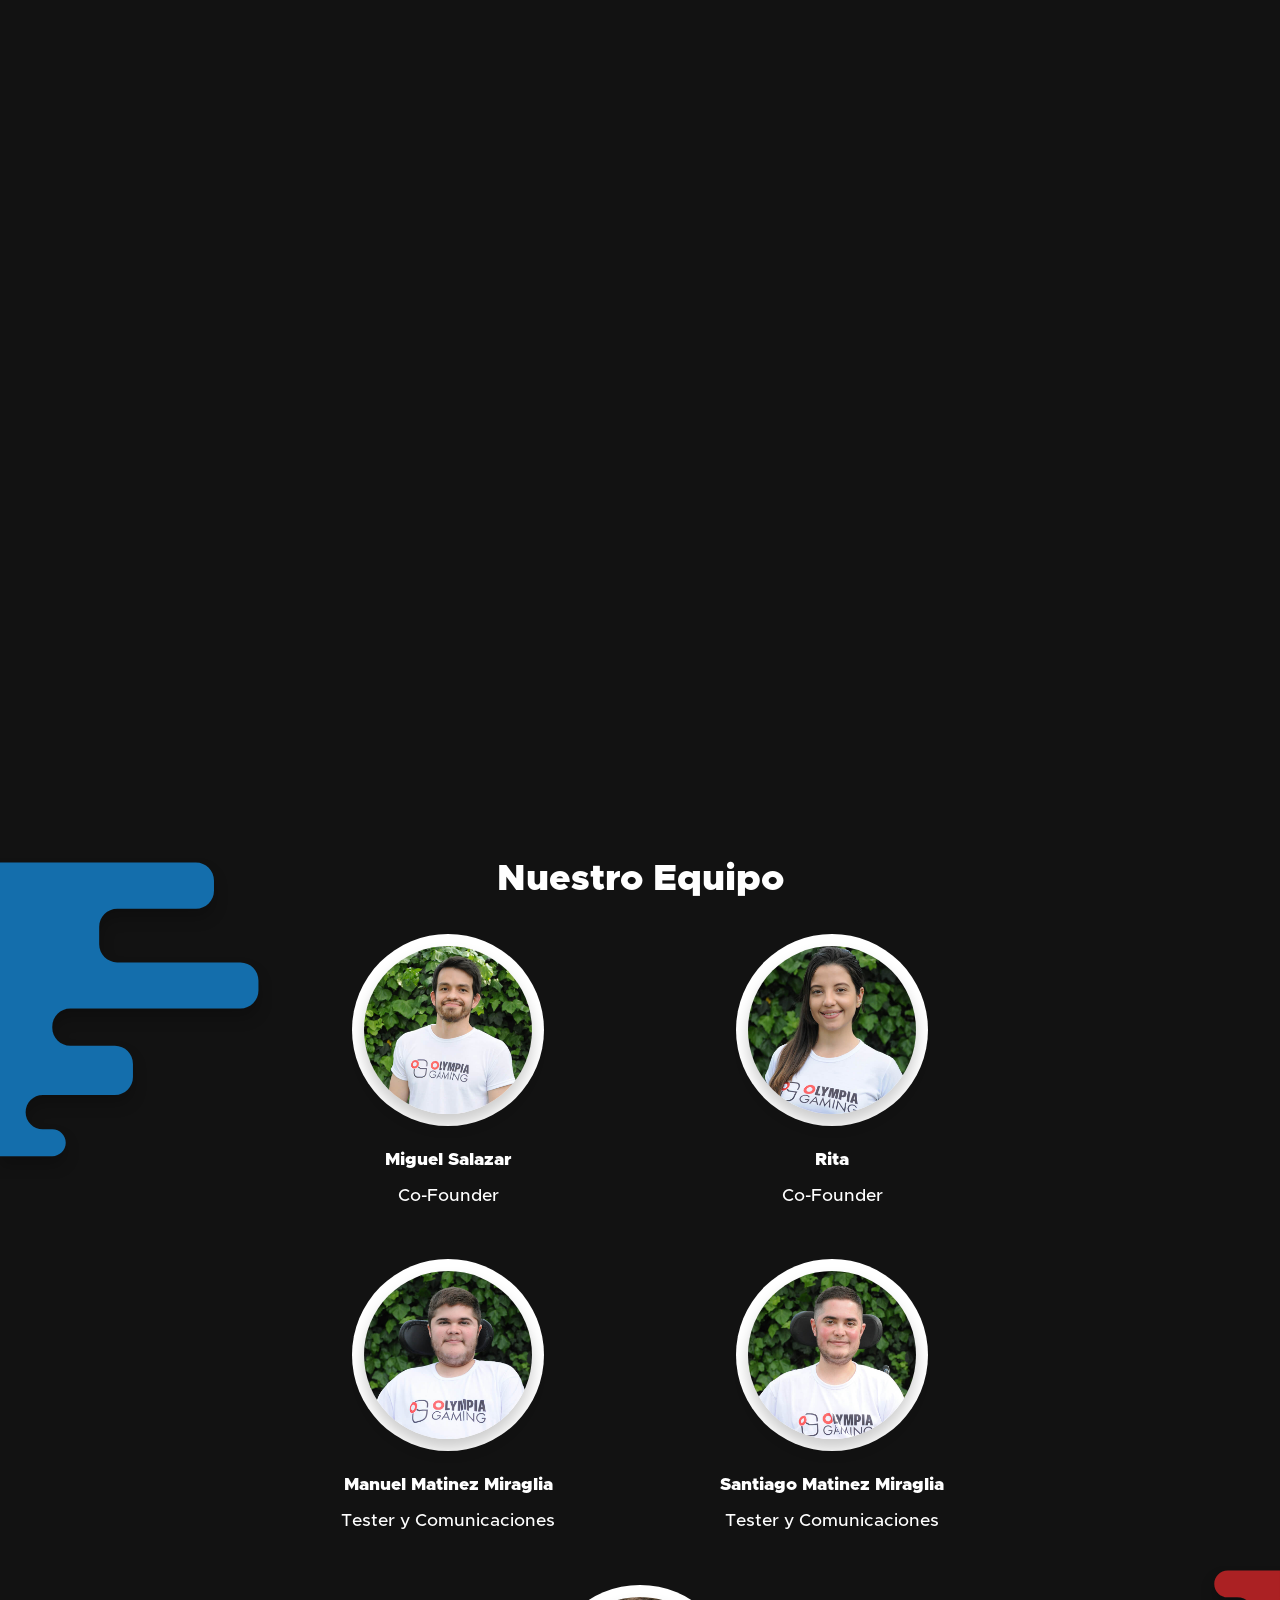
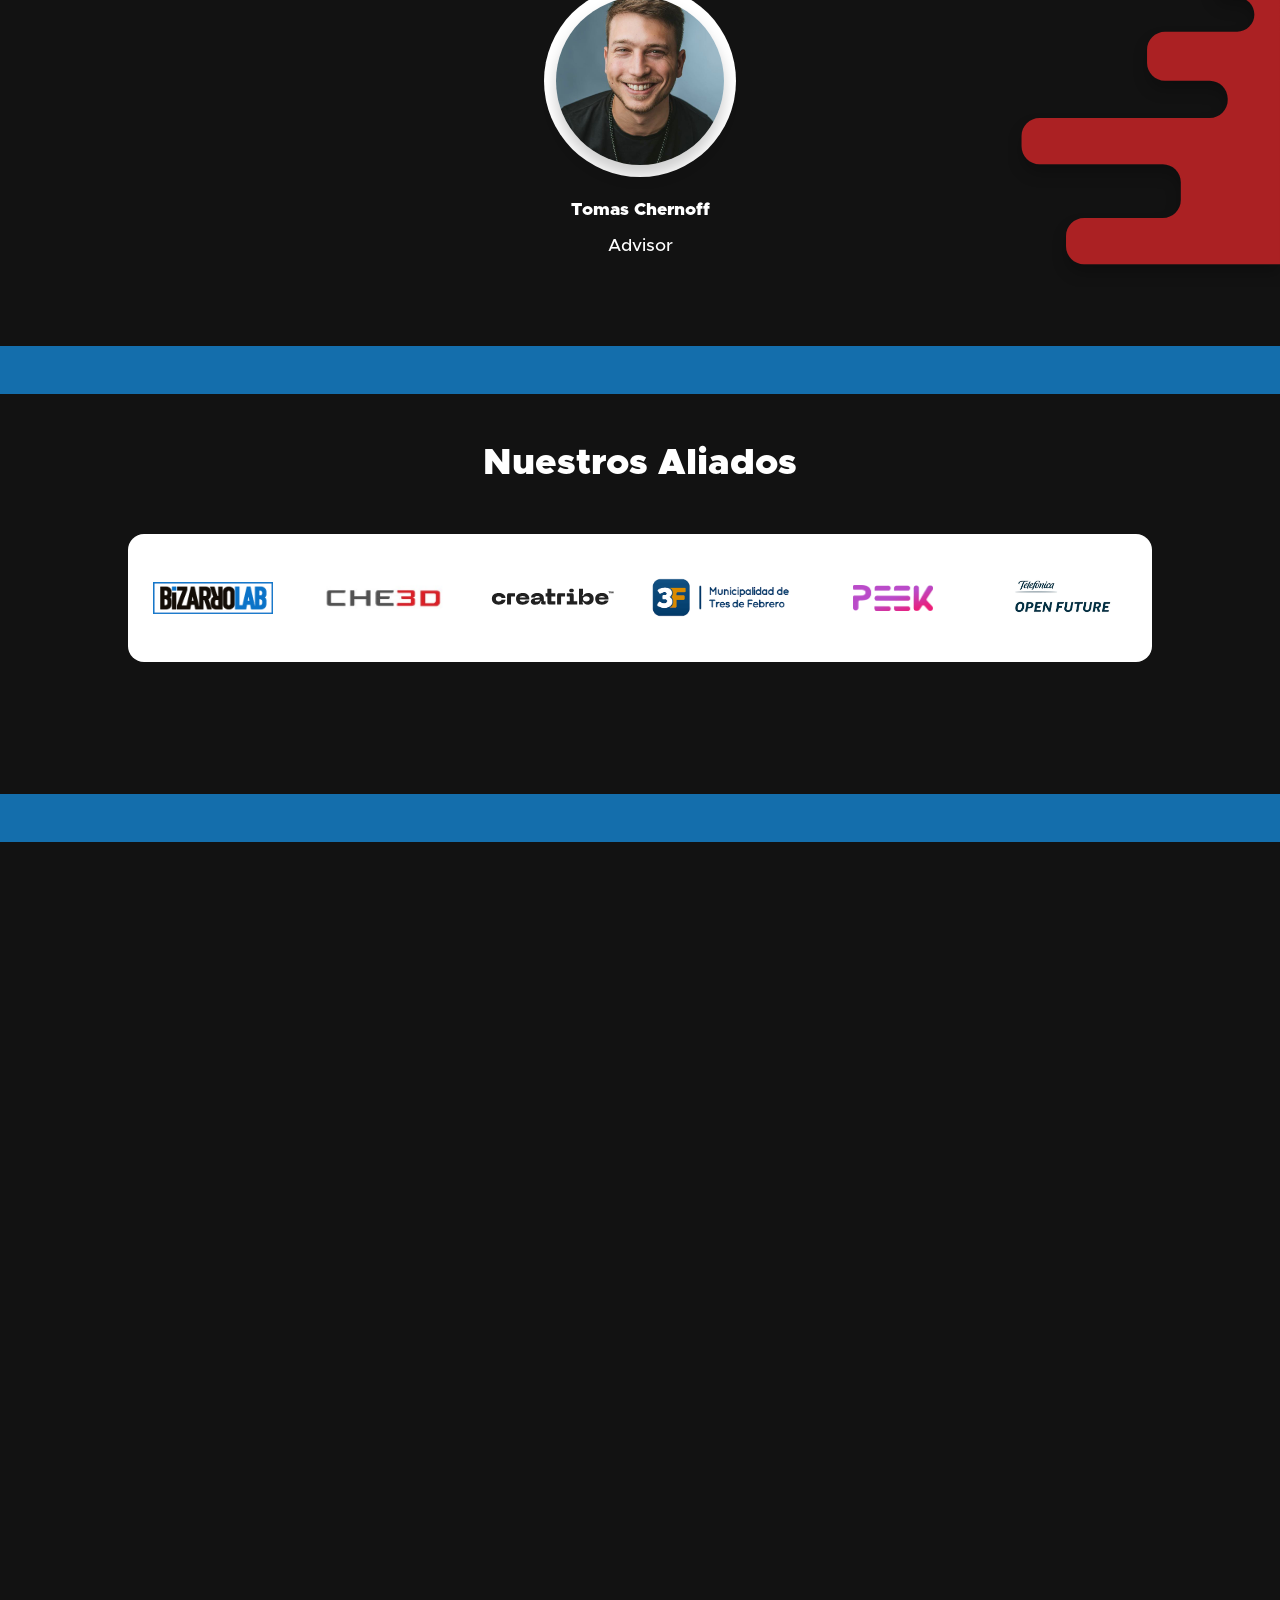
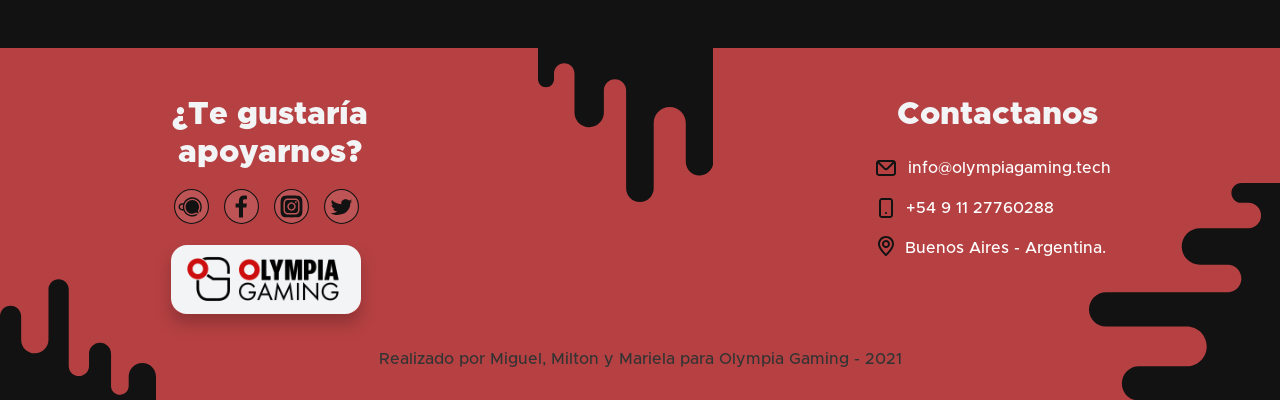
==== commit 53ef80de: "modificacion" ====
--- a/index.html
+++ b/index.html
@@ -208,7 +208,7 @@
           <div class="div-logos-aliados">
             <div class="contenedor-white-aliados">
               <div class="div-icon-aliados-b">
-                <img class="logo-aliados-bizarro" src="img/Aliados/Bizarro Lab.png" alt="">
+                <img class="logo-aliados-bizarro" src="img/Aliados/Bizarro Lab.PNG" alt="">
               </div>
               <div class="div-icon-aliados-3d">
                 <img class="logo-aliados-che3d" src="img/Aliados/Che3D.jpg" alt="">
@@ -223,7 +223,7 @@
                 <img class="logo-aliados-peek" src="img/Aliados/Peek.png" alt="">
               </div>
               <div class="div-icon-aliados-t">
-                <img class="logo-aliados-telefonica" src="img/Aliados/Telefonica.jpg" alt="">
+                <img class="logo-aliados-telefonica" src="img/Aliados/Telefonica.JPG" alt="">
               </div>
             </div>
           </div>
--- a/css/estilos.css
+++ b/css/estilos.css
@@ -417,7 +417,7 @@
 }
 .btn-whatsapp{
     width: 3rem;
-    height: 3.15rem;
+    height: 3.1rem;
     border-radius: 50%;
     background-color: #12121200;
     border: none;
@@ -990,7 +990,7 @@
     }
     .btn-whatsapp{
         width: 2.8rem;
-        height: 2.9rem;
+        height: 2.85rem;
         border-radius: 50%;
         background-color: #12121200;
         border: none;
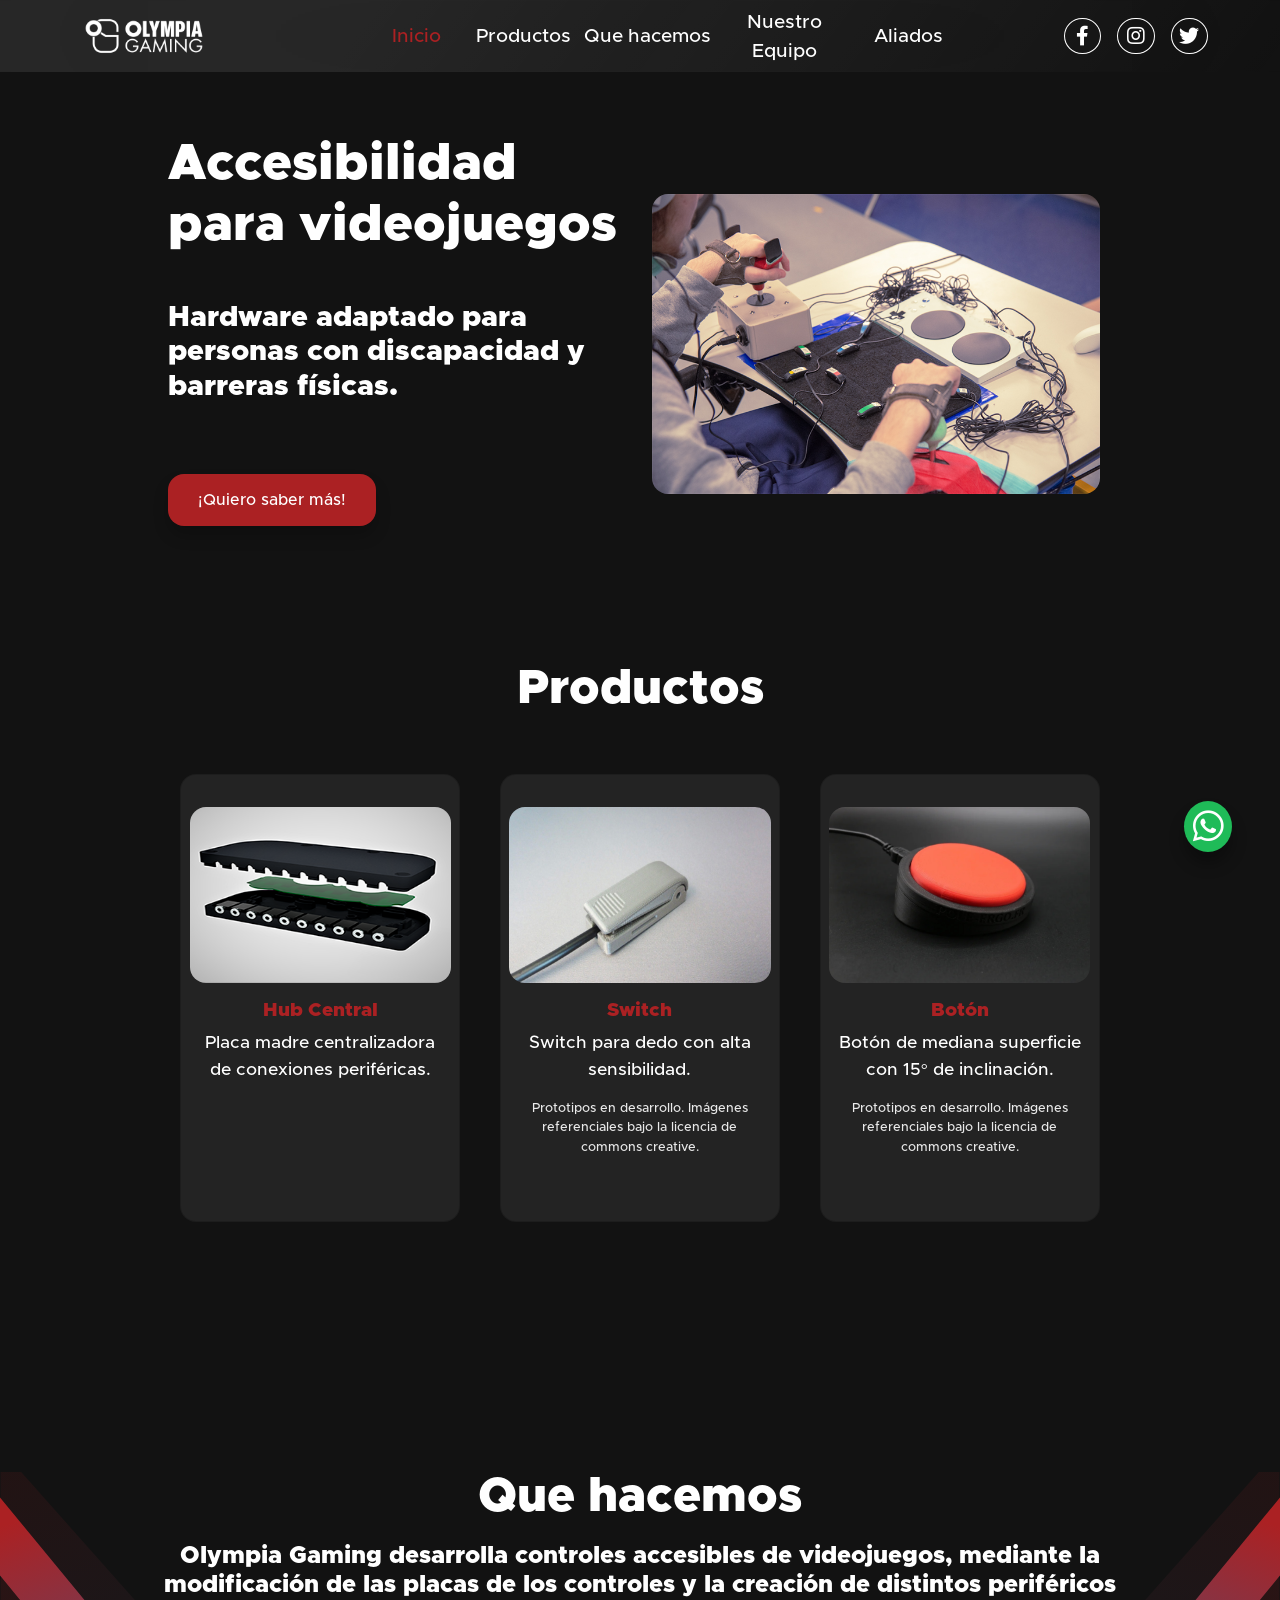
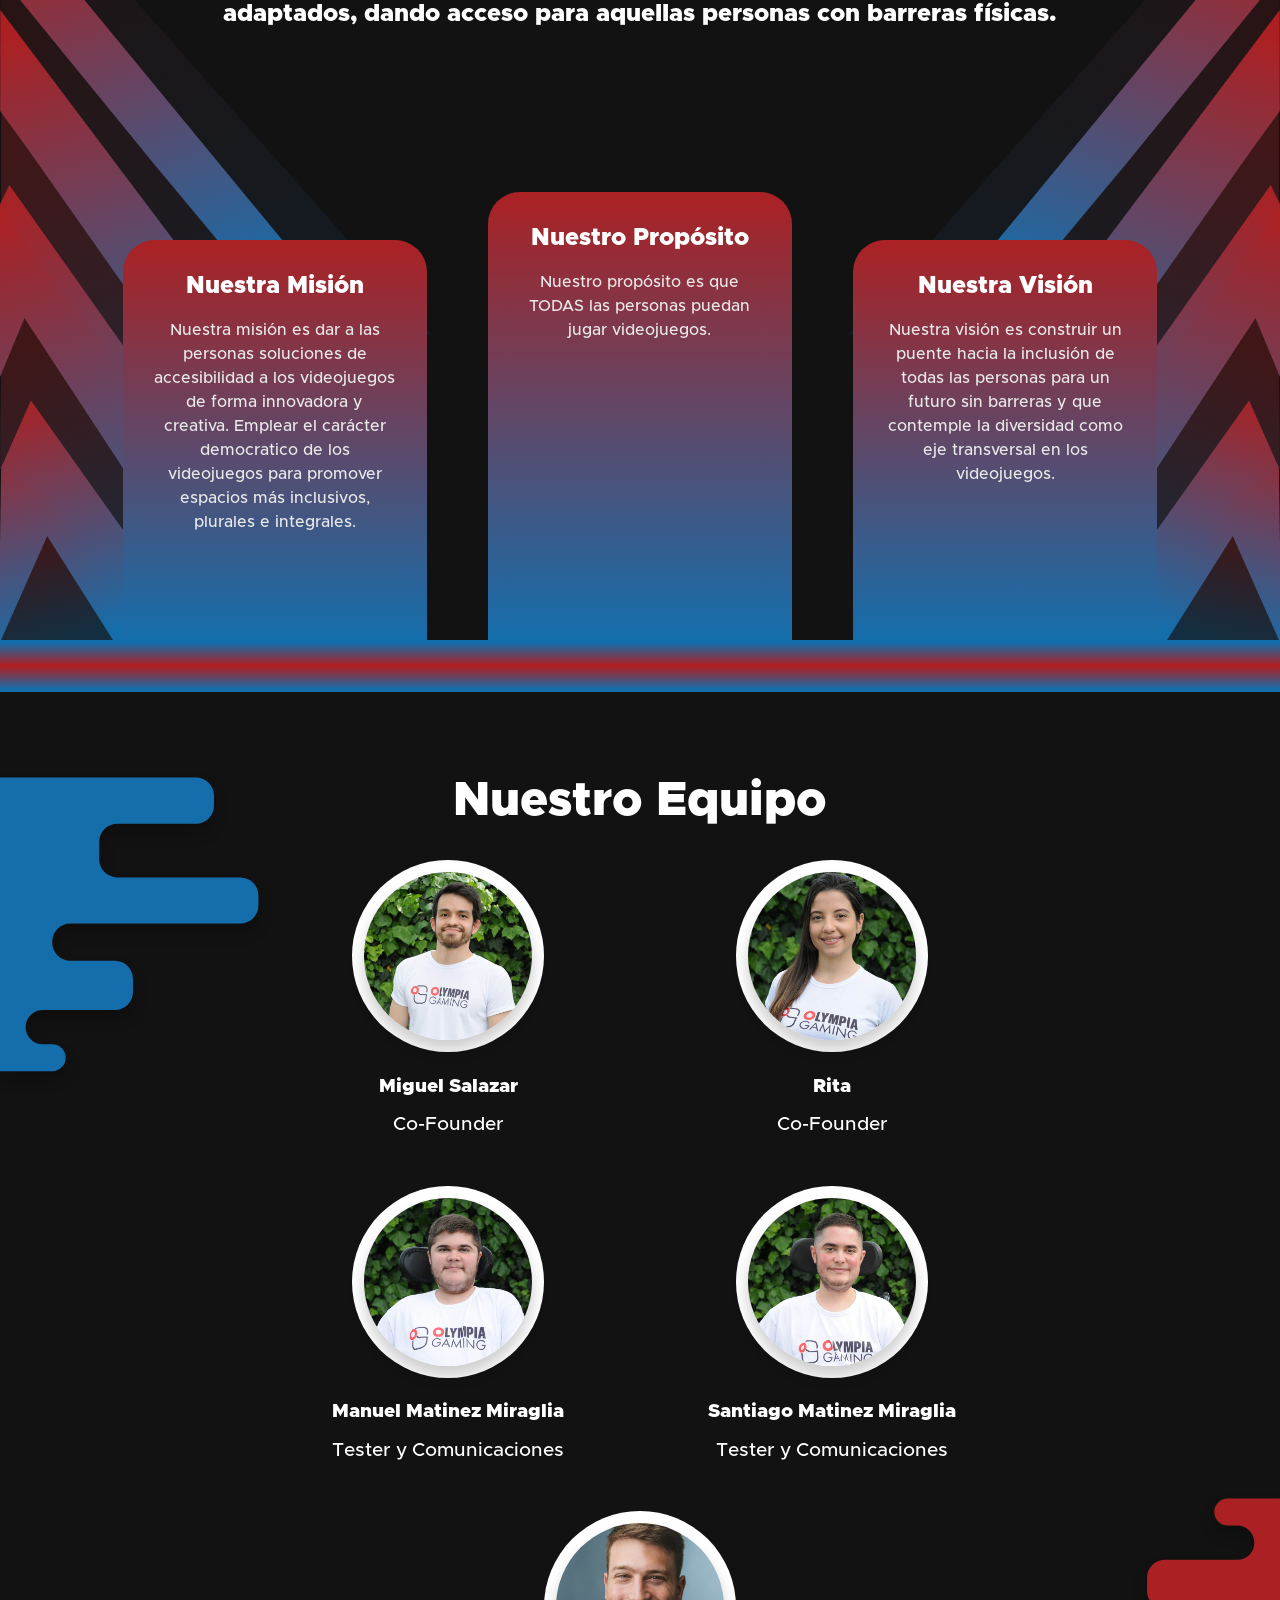
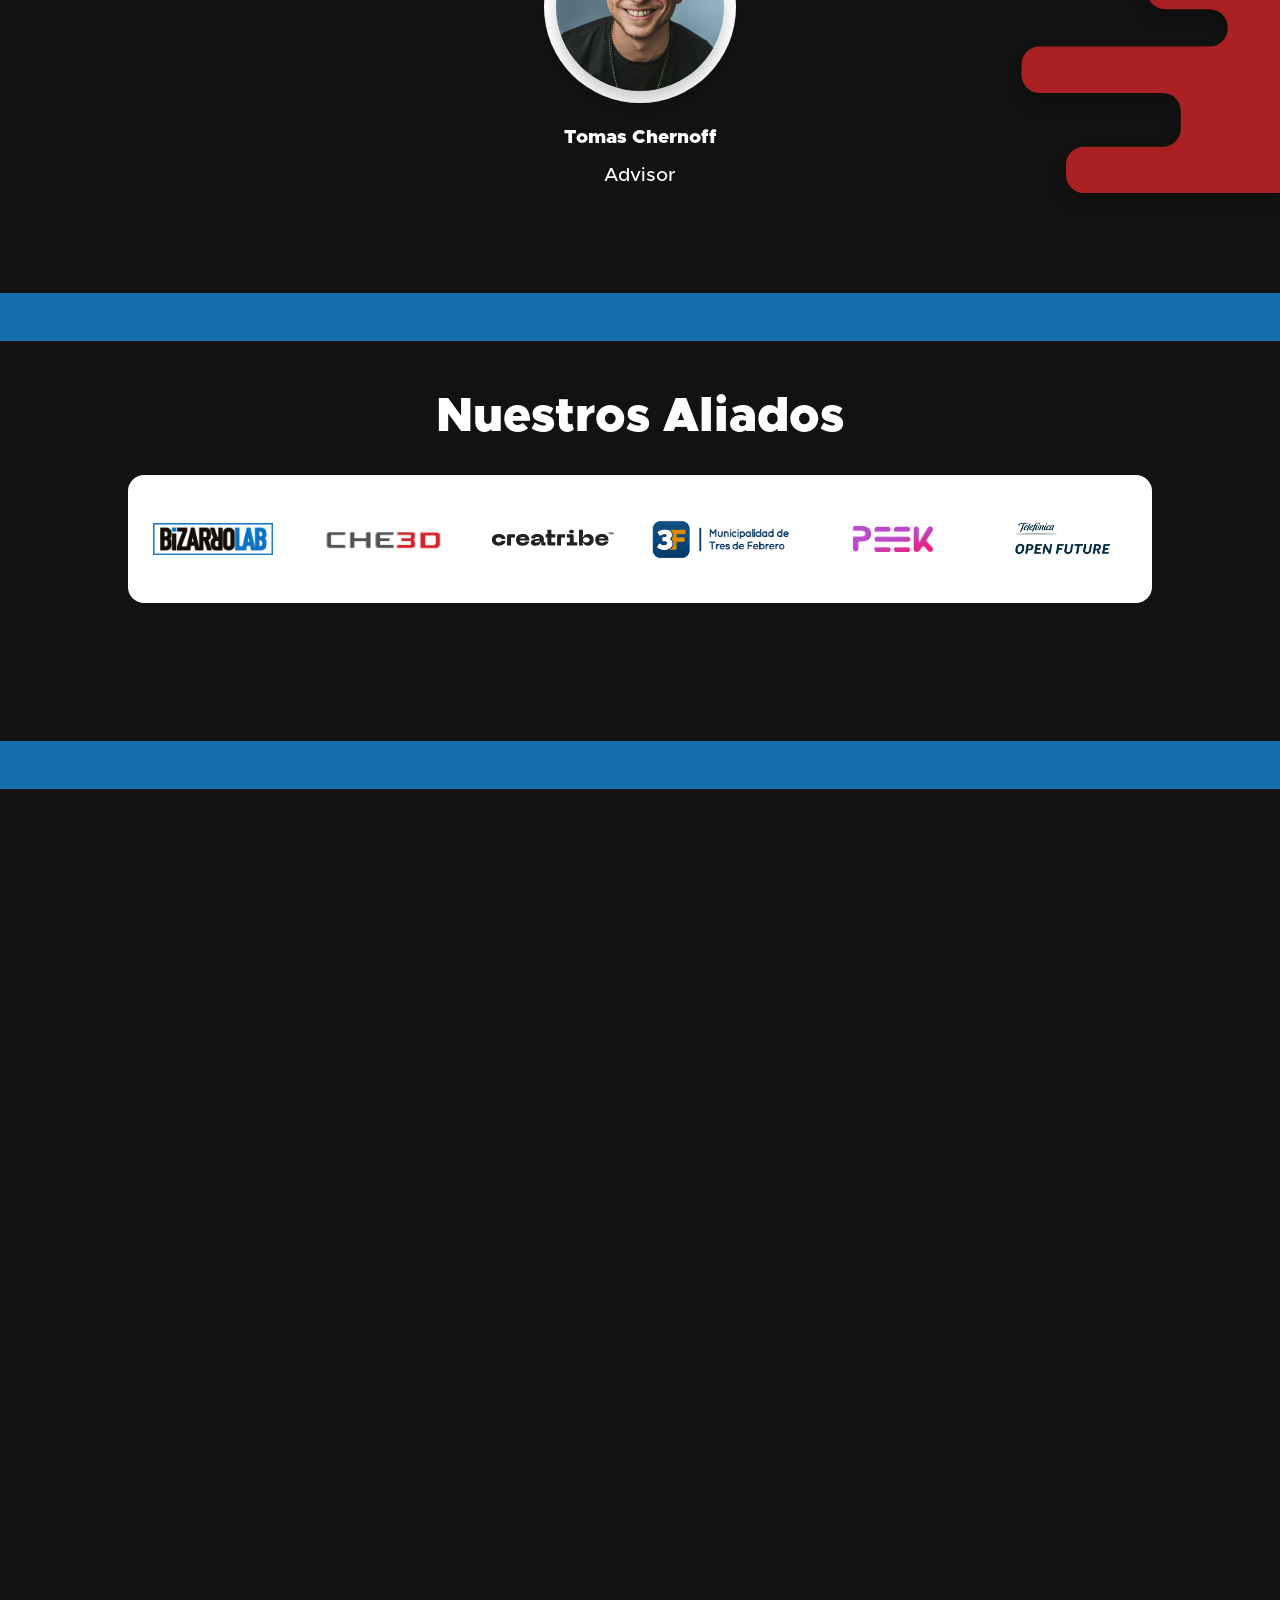
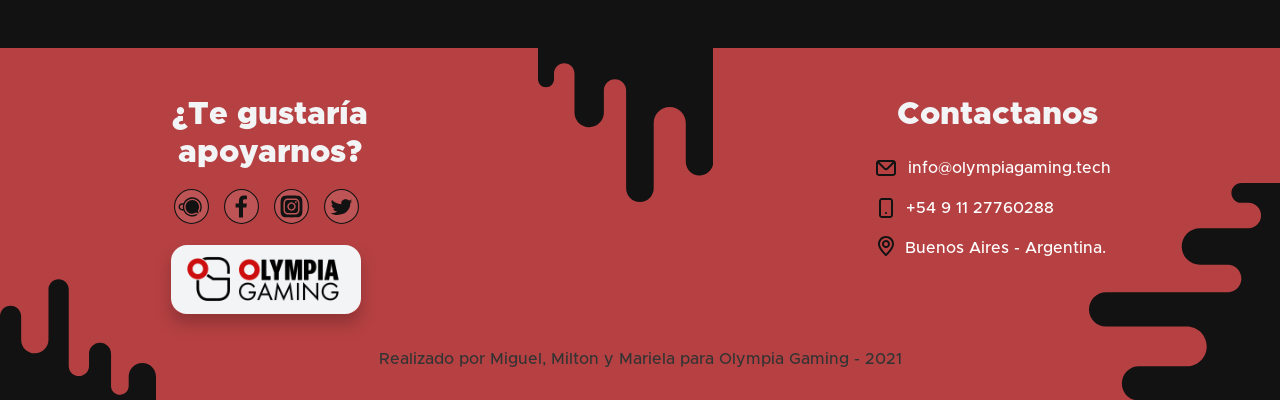
==== commit 298c4cf3: "productos y que hacemos terminado" ====
--- a/index.html
+++ b/index.html
@@ -141,13 +141,101 @@
     <!-- Main -->
 
     <main class="main-desktop main-mobile">
+      
+      <!-- SECCION INICIO -->
       <section id="sec-inicio" class="seccion-inicio">
-      </section>
+        <div class="div-inicio-grid">
+          <div class="div-h2-inicio">
+            <h2 class="h2-inicio">Accesibilidad para videojuegos</h2>
+          </div>
+          <div class="div-h3-inicio">
+            <h3 class="h3-inicio">Hardware adaptado para personas con  discapacidad y barreras físicas. 
+            </h3>
+          </div>
+          <div class="div-btn-inicio">
+            <a href="#sec-form">
+              <button class="btn-inicio">¡Quiero saber más!</button>
+            </a>
+          </div>
+          <div class="div-img-inicio">
+            <img class="img-inicio" src="img/Imagen 1.JPG" alt="">
+          </div>
+        </div>
+      </section>
+
+      <!-- SECCION PRODUCTOS -->
       <section id="sec-productos" class="seccion-productos">
-      </section>
+        <h2 class="h2-productos">Productos</h2>
+        <div class="d-flex justify-content-center position-row-productos">
+          <div class="row d-flex justify-content-center align-items-center div-row-productos">
+            <!-- card 1 hub central -->
+            <div class="div-switch-flex">
+              <div class="card container-card">
+                <img src="img/Hub Central.PNG" class="card-img-top img-productos" alt="Hub Central">
+                <div class="card-body">
+                  <h5 class="card-title title-card-productos">Hub Central</h5>
+                  <p class="card-text p-switch">Placa madre centralizadora de conexiones periféricas.</p>
+                </div>
+              </div>
+            </div>
+            <!-- card 2 switch -->
+            <div class="div-switch-flex">
+              <div class="card container-card">
+                <img src="img/Switch dedo.jpeg" class="card-img-top img-productos" alt="Swicth">
+                <div class="card-body">
+                  <h5 class="card-title title-card-productos">Switch</h5>
+                  <p class="card-text p-switch">Switch para dedo con alta sensibilidad.</p>
+                  <p class="card-text p-switch-abajo">Prototipos en desarrollo. Imágenes referenciales bajo la licencia de commons creative.</p>
+                </div>
+              </div>
+            </div>
+            <!-- card 3 raton -->
+            <div class="div-switch-flex">
+              <div class="card container-card">
+                <img src="img/Botón.jpeg" class="card-img-top img-productos" alt="Boton">
+                <div class="card-body">
+                  <h5 class="card-title title-card-productos">Botón</h5>
+                  <p class="card-text p-switch">Botón de mediana superficie con 15° de inclinación.</p>
+                  <p class="card-text p-switch-abajo">Prototipos en desarrollo. Imágenes referenciales bajo la licencia de commons creative.</p>
+                </div>
+              </div>
+            </div>
+          </div>
+        </div>
+      </section>
+
+      <!-- SECCION QUE HACEMOS -->
       <section id="sec-que-hacemos" class="seccion-que-hacemos">
-      </section>
-
+        <h2 class="h2-que-hacemos">Que hacemos</h2>
+        <h4 class="h4-que-hacemos">Olympia Gaming desarrolla controles accesibles de videojuegos, mediante la modificación de las placas de los controles y la creación de distintos periféricos adaptados, dando acceso para aquellas personas con barreras físicas.</h4>
+        <div class="container-div-que-hacemos">
+          <div class="flex-div1-que-hacemos">
+            <div class="div-1-que-hacemos">
+              <h5 class="h5-que-hacemos">Nuestra Misión</h5>
+              <p class="p-que-hacemos">Nuestra misión es dar a las personas soluciones de accesibilidad a los videojuegos de forma innovadora y creativa. Emplear el carácter democratico de los videojuegos para promover espacios más inclusivos, plurales e integrales.</p>
+            </div>
+          </div>
+          <div class="flex-div2-que-hacemos">
+            <div class="div-2-que-hacemos">
+              <h5 class="h5-que-hacemos">Nuestro Propósito</h5>
+              <p class="p-que-hacemos">Nuestro propósito es que TODAS las personas puedan jugar videojuegos. 
+              </p>
+            </div>
+          </div>
+          <div class="flex-div3-que-hacemos">
+            <div class="div-3-que-hacemos">
+              <h5 class="h5-que-hacemos">Nuestra Visión</h5>
+              <p class="p-que-hacemos">Nuestra visión es construir un puente hacia la inclusión de todas las personas para un futuro sin barreras y que contemple la diversidad como eje transversal en los videojuegos.</p>
+            </div>
+          </div>
+        </div>
+        <img class="forma-1-que-hacemos" src="img/forma-que-hacemos.svg" alt="">
+        <img class="forma-2-que-hacemos" src="img/forma-que-hacemos.svg" alt="">
+        <div class="div-bottom-1-degradado"></div>
+        <div class="div-bottom-2-degradado"></div>
+      </section>
+
+      <!-- SECCION EQUIPO -->
       <section id="sec-equipo" class="seccion-equipo">
         <h2 class="h2-equipo">Nuestro Equipo</h2>
         <div class="div-grid-equipo">
@@ -199,6 +287,7 @@
         </div>
       </section>
 
+      <!-- SECCION ALIADOS -->
       <section id="sec-aliados" class="seccion-aliados">
         <div class="div-top-aliados"></div>
         <div class="aliados-logos">
@@ -230,6 +319,8 @@
         </div>
         <div class="div-bottom-aliados"></div>
       </section>
+
+      <!-- SECCION FORMULARIO -->
       <section id="sec-form" class="seccion-form">
       </section>
     </main>
@@ -304,6 +395,5 @@
 
     <script src="js/menu-scroll-nav.js"></script>
     <script src="js/menu-mobile.js"></script>
-    <script src="js/icon-whatsapp.js"></script>
 </body>
 </html>
--- a/css/estilos.css
+++ b/css/estilos.css
@@ -54,7 +54,7 @@
     list-style: none;
     flex-direction: row;
     position: relative;
-    top: 0.55rem;
+    top: 0.6rem;
     align-items: center;
 }
 .nav__desktop--li{
@@ -64,7 +64,7 @@
 .nav__desktop--a{
     font-family: 'Metropolis Medium';
     color: white;
-    font-size: 1.1rem;
+    font-size: 1.2rem;
     transition: 0.3s;
     text-decoration: none;
 }
@@ -95,7 +95,7 @@
 .li-active-desktop{
     color: #AB2123;
     font-family: 'Metropolis Medium';
-    font-size: 1.1rem;
+    font-size: 1.2rem;
     text-decoration: none;
 }
 /* header redes */
@@ -175,30 +175,265 @@
     height: 303rem;
 }
 
-/* seccion inicio */
+/* SECCION INICIO */
+
 .seccion-inicio{
     height: 36.3rem;
-}
-
-/* seccion productos */
+    display: flex;
+    justify-content: center;
+}
+.div-inicio-grid{
+    position: relative;
+    top: 7rem;
+    width: 68rem;
+    height: 27rem;
+    display: grid;
+    grid-template-columns: 34rem 34rem;
+    grid-template-rows: 40% 40% 20%;
+    grid-template-areas: 
+                        "div-h2-inicio div-img-inicio"
+                        "div-h3-inicio div-img-inicio"
+                        "div-btn-inicio div-img-inicio";
+}
+.div-h2-inicio{
+    grid-area: div-h2-inicio;
+    align-self: center;
+}
+.h2-inicio{
+    color: white;
+    font-family: 'Metropolis Black';
+    font-size: 3.75rem;
+}
+.div-h3-inicio{
+    grid-area: div-h3-inicio;
+}
+.h3-inicio{
+    color: white;
+    margin-top: 1rem;
+    font-family: 'Metropolis Black';
+    font-size: 2rem;
+}
+.div-btn-inicio{
+    grid-area: div-btn-inicio;
+}
+.btn-inicio{
+    margin-top: 1rem;
+    border-radius: 1rem;
+    width: 15rem;
+    height: 3.5rem;
+    border: none;
+    color: rgb(255, 255, 255);
+    font-family: 'Metropolis Medium';
+    background-color: #AB2123;
+    box-shadow: 0px 10px 15px rgba(0, 0, 0, 0.2);
+}
+.div-img-inicio{
+    grid-area: div-img-inicio;
+    align-self: center;
+}
+.img-inicio{
+    width: 33.5rem;
+    border-radius: 1rem;
+    position: relative;
+    top: 1rem;
+}
+
+/* SECCION PRODUCTOS */
+
 .seccion-productos{
-    height: 53.3rem;
-}
-
-/* seccion que hacemos */
+    height: 50rem;
+}
+.h2-productos{
+    font-family: 'Metropolis Black';
+    color: white;
+    font-size: 3rem;
+    position: relative;
+    top: 5rem;
+    text-align: center;
+}
+.position-row-productos{
+    position: relative;
+    top: 8rem;
+}
+.div-row-productos{
+    position: relative;
+    width: 70rem;
+    display: flex;
+    justify-content: center;
+    align-items: center;
+}
+.div-switch-flex{
+    width: 33.3%;
+    display: flex;
+    justify-content: center;
+}
+.container-card{
+    width: 21rem;
+    height: 31rem;
+    display: flex;
+    align-items: center;
+    background-color: #232323;
+    border-radius: 1rem;
+}
+.img-productos{
+    border-radius: 1rem;
+    width: 18.35rem;
+    height: 14.6rem;
+    margin-top: 2rem;
+}
+.title-card-productos{
+    color: #AB2123;
+    font-size: 1.3rem;
+    font-family: 'Metropolis Black';
+    text-align: center;
+}
+.p-switch{
+    font-size: 1.2rem;
+    font-family: 'Metropolis Medium';
+    text-align: center;
+    color: white;
+}
+.p-switch-abajo{
+    font-size: 0.9rem;
+    font-family: 'Metropolis Medium';
+    color: rgb(233, 233, 233);
+    text-align: center;
+}
+
+/* SECCION QUE HACEMOS */
 .seccion-que-hacemos{
-    height: 59rem;
-}
-
-/* seccion equipo */
+    height: 57rem;
+}
+.h2-que-hacemos{
+    font-family: 'Metropolis Black';
+    color: white;
+    position: relative;
+    top: 5.5rem;
+    font-size: 3rem;
+    text-align: center;
+}
+.h4-que-hacemos{
+    position: relative;
+    left: 20%;
+    width: 60%;
+    top: 6rem;
+    font-size: 1.5rem;
+    font-family: 'Metropolis Black';
+    color: white;
+    text-align: center;
+}
+.container-div-que-hacemos{
+    display: flex;
+    flex-direction: row;
+    width: 100%;
+    justify-content: center;
+    position: absolute;
+    top: 109rem;
+    height: 31rem;
+}
+.flex-div1-que-hacemos{
+    width: 33.3%;
+    display: flex;
+    justify-content: end;
+    align-items: flex-end;
+}
+.div-1-que-hacemos{
+    border-top-left-radius: 2rem;
+    border-top-right-radius: 2rem;
+    background: rgb(171,33,35);
+    background: linear-gradient(180deg, rgba(171,33,35,1) 0%, rgba(20,110,172,1) 100%);
+    width: 22rem;
+    height: 28rem;
+}
+.flex-div2-que-hacemos{
+    width: 33.3%;
+    display: flex;
+    justify-content: center;
+}
+.div-2-que-hacemos{
+    border-top-left-radius: 2rem;
+    border-top-right-radius: 2rem;
+    background: rgb(171,33,35);
+    background: linear-gradient(180deg, rgba(171,33,35,1) 0%, rgba(20,110,172,1) 100%);
+    width: 22rem;
+    height: 31rem;
+}
+.flex-div3-que-hacemos{
+    width: 33.3%;
+    display: flex;
+    justify-content: start;
+    align-items: flex-end;
+}
+.div-3-que-hacemos{
+    border-top-left-radius: 2rem;
+    border-top-right-radius: 2rem;
+    background: rgb(171,33,35);
+    background: linear-gradient(180deg, rgba(171,33,35,1) 0%, rgba(20,110,172,1) 100%);
+    width: 22rem;
+    height: 28rem;
+}
+.h5-que-hacemos{
+    text-align: center;
+    font-family: 'Metropolis Black';
+    color: white;
+    text-align: center;
+    font-size: 1.5rem;
+    margin-top: 2rem;
+}
+.p-que-hacemos{
+    position: relative;
+    left: 10%;
+    width: 80%;
+    margin-top: 1.1rem;
+    text-align: center;
+    font-family: 'Metropolis Medium';
+    color: rgb(233, 233, 233);
+}
+.forma-1-que-hacemos{
+    -webkit-transform: matrix(-1, 0, 0, 1, 0, 0);
+    -moz-transform: matrix(-1, 0, 0, 1, 0, 0);
+    -o-transform: matrix(-1, 0, 0, 1, 0, 0);
+    transform: matrix(-1, 0, 0, 1, 0, 0);
+    position: absolute;
+    top: 92rem;
+    width: 27rem;
+    z-index: -1;
+    float: left;
+}
+.forma-2-que-hacemos{
+    position: absolute;
+    width: 27rem;
+    z-index: -1;
+    top: 92rem;
+    right: 0;
+}
+.div-bottom-1-degradado{
+    position: absolute;
+    top: 140rem;
+    height: 1.75rem;
+    width: 100%;
+    background: rgba(20,110,172,1);
+    background: linear-gradient(0deg, rgba(171,33,35,1) 10%, rgba(20,110,172,1) 90%);
+}
+.div-bottom-2-degradado{
+    position: absolute;
+    top: 141.5rem;
+    height: 1.75rem;
+    width: 100%;
+    background: rgba(20,110,172,1);
+    background: linear-gradient(180deg, rgba(171,33,35,1) 10%, rgba(20,110,172,1) 90%);
+}
+
+/* SECCION EQUIPO */
+
 .seccion-equipo{
     position: relative;
-    height: 73rem;
+    height: 75rem;
 }
 .h2-equipo{
     font-family: 'Metropolis Black';
     color: white;
-    font-size: 2.3rem;
+    font-size: 3rem;
     position: relative;
     top: 5rem;
     text-align: center;
@@ -270,7 +505,7 @@
 .p-equipo-nombre{
     font-family: 'Metropolis Black';
     color: white;
-    font-size: 1.1rem;
+    font-size: 1.2rem;
     text-align: center;
     position: relative;
     top: 1.3rem;
@@ -278,7 +513,7 @@
 .p-equipo{
     font-family: 'Metropolis Medium';
     color: white;
-    font-size: 1.1rem;
+    font-size: 1.2rem;
     text-align: center;
     position: relative;
     top: 0.9rem;
@@ -326,7 +561,7 @@
     position: relative;
     left: 15%;
     text-align: center;
-    font-size: 2.3rem;
+    font-size: 3rem;
     color: white;
     top: 3rem;
 }
@@ -390,7 +625,7 @@
     background-color: #146EAC;
 }
 
-/* seccion form */
+/* SECCION FORMULARIO */
 .seccion-form{
     height: 49rem;
 }
@@ -585,12 +820,117 @@
 
 /* header 900px */
 
-@media screen and (max-width:1366px){
+@media screen and (min-width:992px) and (max-width:1366px){
     .contenedor-white-aliados{
         top: 0.4rem;
     }
-}
-@media screen and (max-width:991px){
+    .seccion-inicio{
+        height: 36.3rem;
+        display: flex;
+        justify-content: center;
+    }
+    .div-inicio-grid{
+        position: relative;
+        top: 7rem;
+        width: 59rem;
+        height: 27rem;
+        display: grid;
+        grid-template-columns: 29.5rem 29.5rem;
+    }
+    .h2-inicio{
+        font-size: 3.2rem;
+    }
+    .h3-inicio{
+        font-size: 1.8rem;
+    }
+    .btn-inicio{
+        width: 13rem;
+        height: 3.3rem;
+    }
+    .div-img-inicio{
+        justify-self: center;
+        align-self: center;
+    }
+    .img-inicio{
+        width: 28rem;
+        border-radius: 1rem;
+    }
+    .div-row-productos{
+        width: 60rem;
+        display: flex;
+        justify-content: center;
+        align-items: center;
+    }
+    .div-switch-flex{
+        width: 33.3%;
+    }
+    .container-card{
+        width: 17.5rem;
+        height: 28rem;
+    }
+    .img-productos{
+        border-radius: 1rem;
+        width: 16.35rem;
+        height: 11rem;
+        margin-top: 2rem;
+    }
+    .title-card-productos{
+        font-size: 1.2rem;
+    }
+    .p-switch{
+        font-size: 1.1rem;
+    }
+    .p-switch-abajo{
+        font-size: 0.8rem;
+        font-family: 'Metropolis Medium';
+        color: rgb(233, 233, 233);
+        text-align: center;
+    }
+    .h4-que-hacemos{
+        left: 10%;
+        width: 80%;
+    }
+    .container-div-que-hacemos{
+        display: flex;
+        flex-direction: row;
+        width: 100%;
+        justify-content: center;
+        position: absolute;
+        top: 109rem;
+        height: 31rem;
+    }
+    .flex-div1-que-hacemos{
+        width: 33.3%;
+        display: flex;
+        justify-content: end;
+        align-items: flex-end;
+    }
+    .div-1-que-hacemos{
+        width: 19rem;
+        height: 25rem;
+    }
+    .flex-div2-que-hacemos{
+        width: 33.3%;
+        display: flex;
+        justify-content: center;
+        align-items: flex-end;
+    }
+    .div-2-que-hacemos{
+        width: 19rem;
+        height: 28rem;
+    }
+    .flex-div3-que-hacemos{
+        width: 33.3%;
+        display: flex;
+        justify-content: start;
+        align-items: flex-end;
+    }
+    .div-3-que-hacemos{
+        width: 19rem;
+        height: 25rem;
+    }
+}
+@media screen and (min-width:787px) and (max-width:991px){
 
     
     .header__mobile--background{
@@ -613,6 +953,112 @@
         font-size: 1rem;
         transition: 0.3s;
         text-decoration: none;
+    }
+    .div-inicio-grid{
+        position: relative;
+        top: 8rem;
+        width: 48rem;
+        height: 22rem;
+        display: grid;
+        grid-template-columns: 24rem 24rem;
+    }
+    .h2-inicio{
+        font-size: 2.5rem;
+    }
+    .h3-inicio{
+        margin-top: 1rem;
+        font-size: 1.6rem;
+    }
+    .btn-inicio{
+        width: 12rem;
+        height: 3rem;
+    }
+    .img-inicio{
+        width: 23.5rem;
+        border-radius: 1rem;
+    }
+    .div-row-productos{
+        width: 50rem;
+        display: flex;
+        justify-content: center;
+        align-items: center;
+    }
+    .div-switch-flex{
+        width: 33.3%;
+    }
+    .container-card{
+        width: 16rem;
+        height: 25rem;
+    }
+    .img-productos{
+        border-radius: 1rem;
+        width: 15rem;
+        height: 10rem;
+        margin-top: 2rem;
+    }
+    .title-card-productos{
+        font-size: 1.15rem;
+    }
+    .p-switch{
+        font-size: 1.05rem;
+    }
+    .h4-que-hacemos{
+        margin-top: 2rem;
+        left: 10%;
+        width: 80%;
+    }
+    .container-div-que-hacemos{
+        display: flex;
+        flex-direction: row;
+        width: 100%;
+        justify-content: center;
+        position: absolute;
+        top: 109rem;
+        height: 31rem;
+    }
+    .flex-div1-que-hacemos{
+        width: 33.3%;
+        display: flex;
+        justify-content: end;
+        align-items: flex-end;
+    }
+    .div-1-que-hacemos{
+        width: 16rem;
+        height: 21rem;
+    }
+    .flex-div2-que-hacemos{
+        width: 33.3%;
+        display: flex;
+        justify-content: center;
+        align-items: flex-end;
+    }
+    .div-2-que-hacemos{
+        width: 16rem;
+        height: 24rem;
+    }
+    .flex-div3-que-hacemos{
+        width: 33.3%;
+        display: flex;
+        justify-content: start;
+        align-items: flex-end;
+    }
+    .div-3-que-hacemos{
+        width: 16rem;
+        height: 21rem;
+    }
+    .forma-1-que-hacemos{
+        top: 99rem;
+        width: 23rem;
+    }
+    .forma-2-que-hacemos{
+        width: 23rem;
+        top: 99rem;
+    }
+    .p-switch-abajo{
+        font-size: 0.75rem;
+        font-family: 'Metropolis Medium';
+        color: rgb(233, 233, 233);
+        text-align: center;
     }
     .equipo-forma-1{
         display: flex;
@@ -813,22 +1259,234 @@
         height: 275rem;
     }
 
-    /* seccion inicio mobile */
+    /* SECCION INICIO MOBILE */
     .seccion-inicio{
         height: 36.3rem;
     }
-
-    /* seccion productos mobile */
+    .div-inicio-grid{
+        position: relative;
+        top: 5rem;
+        width: 80%;
+        height: 31rem;
+        display: grid;
+        grid-template-columns: 100%;
+        grid-template-rows: 20% 46% 22% 12%;
+        grid-template-areas: 
+                            "div-h2-inicio"
+                            "div-img-inicio"
+                            "div-h3-inicio"
+                            "div-btn-inicio";
+    }
+    .div-h2-inicio{
+        grid-area: div-h2-inicio;
+        align-self: center;
+        display: flex;
+        justify-content: center;
+    }
+    .h2-inicio{
+        color: white;
+        width: 90%;
+        text-align: center;
+        font-family: 'Metropolis Black';
+        font-size: 2rem;
+    }
+    .div-h3-inicio{
+        grid-area: div-h3-inicio;
+        display: flex;
+        justify-content: center;
+        align-self: center;
+    }
+    .h3-inicio{
+        color: white;
+        width: 90%;
+        font-family: 'Metropolis Black';
+        font-size: 1.25rem;
+        text-align: center;
+        margin-top: 0;
+    }
+    .div-btn-inicio{
+        grid-area: div-btn-inicio;
+        justify-self: center;
+    }
+    .btn-inicio{
+        border-radius: 1rem;
+        width: 10rem;
+        height: 2.8rem;
+        margin-top: 0;
+        border: none;
+        color: rgb(255, 255, 255);
+        font-family: 'Metropolis Medium';
+        background-color: #AB2123;
+        box-shadow: 0px 10px 15px rgba(0, 0, 0, 0.2);
+    }
+    .div-img-inicio{
+        grid-area: div-img-inicio;
+        justify-self: center;
+    }
+    .img-inicio{
+        width: 19rem;
+        border-radius: 1rem;
+        top: 0;
+    }
+
+    /* SECCION PRODUCTOS MOBILE */
     .seccion-productos{
         height: 79.5rem;
     }
-
-    /* seccion que hacemos mobile */
+    .h2-productos{
+        font-family: 'Metropolis Black';
+        color: white;
+        font-size: 1.6rem;
+        position: relative;
+        top: 2rem;
+        text-align: center;
+    }
+    .position-row-productos{
+        position: relative;
+        top: 4rem;
+    }
+    .div-row-productos{
+        position: relative;
+        width: 100%;
+        height: 69rem;
+        display: flex;
+        flex-direction: column;
+        justify-content: center;
+        align-items: center;
+    }
+    .div-switch-flex{
+        width: 100%;
+        height: 33.3%;
+        display: flex;
+        align-items: center;
+    }
+    .container-card{
+        width: 19rem;
+        height: 22rem;
+        display: flex;
+        align-items: center;
+        background-color: #232323;
+        border-radius: 1rem;
+    }
+    .img-productos{
+        border-radius: 1rem;
+        width: 16.5rem;
+        height: 11rem;
+        margin-top: 1rem;
+    }
+    .title-card-productos{
+        color: #AB2123;
+        font-size: 1.2rem;
+        font-family: 'Metropolis Black';
+        text-align: center;
+    }
+    .p-switch{
+        font-size: 1.05rem;
+        font-family: 'Metropolis Medium';
+        text-align: center;
+        color: white;
+    }
+    .p-switch-abajo{
+        font-size: 0.7rem;
+        font-family: 'Metropolis Medium';
+        color: rgb(233, 233, 233);
+        text-align: center;
+    }
+
+    /* SECCION QUE HACEMOS MOBILE */
     .seccion-que-hacemos{
         height: 65rem;
     }
-
-    /* seccion equipo mobile */
+    .h2-que-hacemos{
+        top: 1rem;
+        font-size: 1.6rem;
+    }
+    .h4-que-hacemos{
+        left: 5%;
+        width: 90%;
+        top: 4rem;
+        font-size: 1.2rem;
+    }
+    .container-div-que-hacemos{
+        display: flex;
+        flex-direction: column;
+        left: 15%;
+        width: 70%;
+        background: rgb(171,33,35);
+        background: linear-gradient(180deg, rgba(171,33,35,1) 0%, rgba(20,110,172,1) 100%);
+        justify-content: center;
+        border-radius: 2rem;
+        position: absolute;
+        top: 136rem;
+        height: 40rem;
+    }
+    .flex-div1-que-hacemos{
+        height: 39%;
+        width: 100%;
+        display: flex;
+        justify-content: center;
+        align-items: center;
+    }
+    .div-1-que-hacemos{
+        background-color: #12121200;
+        background: linear-gradient(180deg, rgba(0, 0, 0, 0) 0%, rgba(0, 0, 0, 0) 100%);
+        height: 100%;
+        width: 100%;
+    }
+    .flex-div2-que-hacemos{
+        height: 26%;
+        width: 100%;
+        display: flex;
+        justify-content: center;
+        align-items: center;
+    }
+    .div-2-que-hacemos{
+        background-color: #12121200;
+        background: linear-gradient(180deg, rgba(0, 0, 0, 0) 0%, rgba(0, 0, 0, 0) 100%);
+        height: 100%;
+        width: 100%;
+    }
+    .flex-div3-que-hacemos{
+        height: 35%;
+        width: 100%;
+        display: flex;
+        justify-content: center;
+        align-items: center;
+    }
+    .div-3-que-hacemos{
+        background-color: #12121200;
+        background: linear-gradient(180deg, rgba(0, 0, 0, 0) 0%, rgba(0, 0, 0, 0) 100%);
+        height: 100%;
+        width: 100%;
+    }
+    .h5-que-hacemos{
+        font-size: 1.2rem;
+        margin-top: 2rem;
+    }
+    .p-que-hacemos{
+        position: relative;
+        left: 5%;
+        width: 90%;
+        margin-top: 0.8rem;
+    }
+    .forma-1-que-hacemos{
+        top: 115rem;
+        width: 10rem;
+    }
+    .forma-2-que-hacemos{
+        width: 10rem;
+        top: 115rem;
+    }
+    .div-bottom-1-degradado{
+        top: 132.8rem;
+        height: 0.5rem;
+    }
+    .div-bottom-2-degradado{
+        top: 133.3rem;
+        height: 0.5rem;
+    }
+
+    /* SECCION EQUIPO MOBILE */
     .seccion-equipo{
         height: 45rem;
     }
@@ -903,7 +1561,7 @@
         bottom: 4.5rem;
     }
 
-    /* seccion aliados mobile */
+    /* SECCION ALIADOS MOBILE */
     .seccion-aliados{
         height: 15rem;
     }
@@ -974,7 +1632,7 @@
         background-color: #146EAC;
     }
 
-    /* seccion form */
+    /* SECCION FORMULARIO */
     .seccion-form{
         height: 36.5rem;
     }
@@ -1157,7 +1815,7 @@
     }
     .footer__forma--2{
         position: absolute;
-        left: 30%;
+        left: 15%;
     }
     .footer__forma--3{
         position: absolute;
@@ -1168,8 +1826,184 @@
         width: 6rem;
     }
 
+    @media screen and (max-width:405px){
+        .div-inicio-grid{
+            position: relative;
+            top: 5rem;
+            width: 100%;
+            height: 30rem;
+            display: grid;
+            grid-template-columns: 100%;
+            grid-template-rows: 20% 45% 22% 13%;
+            grid-template-areas: 
+                                "div-h2-inicio"
+                                "div-img-inicio"
+                                "div-h3-inicio"
+                                "div-btn-inicio";
+        }
+        .h2-inicio{
+            width: 90%;
+            font-size: 1.7rem;
+        }
+        .h3-inicio{
+            width: 90%;
+            font-size: 1.1rem;
+        }
+        .btn-inicio{
+            width: 10rem;
+            height: 2.5rem;
+            font-size: 0.85rem;
+            margin-top: 0.5rem;
+        }
+        .img-inicio{
+            width: 16rem;
+            border-radius: 1rem;
+        }
+        .h2-productos{
+            font-family: 'Metropolis Black';
+            color: white;
+            font-size: 1.6rem;
+            position: relative;
+            top: 2rem;
+            text-align: center;
+        }
+        .position-row-productos{
+            position: relative;
+            top: 4rem;
+        }
+        .div-row-productos{
+            position: relative;
+            width: 100%;
+            height: 69rem;
+            display: flex;
+            flex-direction: column;
+            justify-content: center;
+            align-items: center;
+        }
+        .div-switch-flex{
+            width: 100%;
+            height: 33.3%;
+            display: flex;
+            align-items: center;
+        }
+        .container-card{
+            width: 17rem;
+            height: 22rem;
+            display: flex;
+            align-items: center;
+            background-color: #232323;
+            border-radius: 1rem;
+        }
+        .img-productos{
+            border-radius: 1rem;
+            width: 14rem;
+            height: 10rem;
+            margin-top: 0.8rem;
+        }
+        .title-card-productos{
+            color: #AB2123;
+            font-size: 1.15rem;
+            font-family: 'Metropolis Black';
+            text-align: center;
+        }
+        .p-switch{
+            font-size: 1rem;
+            font-family: 'Metropolis Medium';
+            text-align: center;
+            color: white;
+        }
+        .p-switch-abajo{
+            font-size: 0.7rem;
+            font-family: 'Metropolis Medium';
+            color: rgb(233, 233, 233);
+            text-align: center;
+        }
+        .h2-que-hacemos{
+            top: 2rem;
+        }
+        .h4-que-hacemos{
+            left: 5%;
+            width: 90%;
+            top: 3.5rem;
+            font-size: 1rem;
+        }
+        .container-div-que-hacemos{
+            display: flex;
+            flex-direction: column;
+            left: 8.75%;
+            width: 82.5%;
+            justify-content: center;
+            position: absolute;
+            top: 135rem;
+            height: 46rem;
+        }
+        .flex-div1-que-hacemos{
+            height: 40.5%;
+            width: 100%;
+            display: flex;
+            justify-content: center;
+            align-items: center;
+        }
+        .div-1-que-hacemos{
+            background-color: #12121200;
+            background: linear-gradient(180deg, rgba(0, 0, 0, 0) 0%, rgba(0, 0, 0, 0) 100%);
+            height: 100%;
+            width: 100%;
+        }
+        .flex-div2-que-hacemos{
+            height: 21.5%;
+            width: 100%;
+            display: flex;
+            justify-content: center;
+            align-items: center;
+        }
+        .div-2-que-hacemos{
+            background-color: #12121200;
+            background: linear-gradient(180deg, rgba(0, 0, 0, 0) 0%, rgba(0, 0, 0, 0) 100%);
+            height: 100%;
+            width: 100%;
+        }
+        .flex-div3-que-hacemos{
+            height: 38%;
+            width: 100%;
+            display: flex;
+            justify-content: center;
+            align-items: center;
+        }
+        .div-3-que-hacemos{
+            background-color: #12121200;
+            background: linear-gradient(180deg, rgba(0, 0, 0, 0) 0%, rgba(0, 0, 0, 0) 100%);
+            height: 100%;
+            width: 100%;
+        }
+        .h5-que-hacemos{
+            font-size: 1.2rem;
+            margin-top: 2rem;
+        }
+        .p-que-hacemos{
+            position: relative;
+            left: 5%;
+            width: 90%;
+            margin-top: 0.68rem;
+        }
+        .h2-equipo{
+            top: 1rem;
+        }
+        .h2-aliados{
+            width: 60%;
+            position: relative;
+            left: 20%;
+            text-align: center;
+            font-size: 1.6rem;
+            color: white;
+            top: 0.5rem;
+        }
+        .logo-aliados-municipalidad{
+            width: 4.5rem;
+            margin-left: 0.4rem;
+        }
+    }
     @media screen and (min-width:575px) and (max-width:786px){
-        /* Icon whatsapp */
 
         .div-whatsapp-btn{
             bottom: 2.5rem;
@@ -1178,6 +2012,11 @@
         .btn-whatsapp{
             width: 2.8rem;
             height: 2.9rem;
+        }
+        .img-inicio{
+            width: 23.5rem;
+            height: 14rem;
+            border-radius: 1rem;
         }
         .div-h2-aliados{
             height: 27%;
@@ -1231,5 +2070,6 @@
         .equipo-mobile-f{
             width: 11rem;
         }
-    }
-}
+
+    }
+}
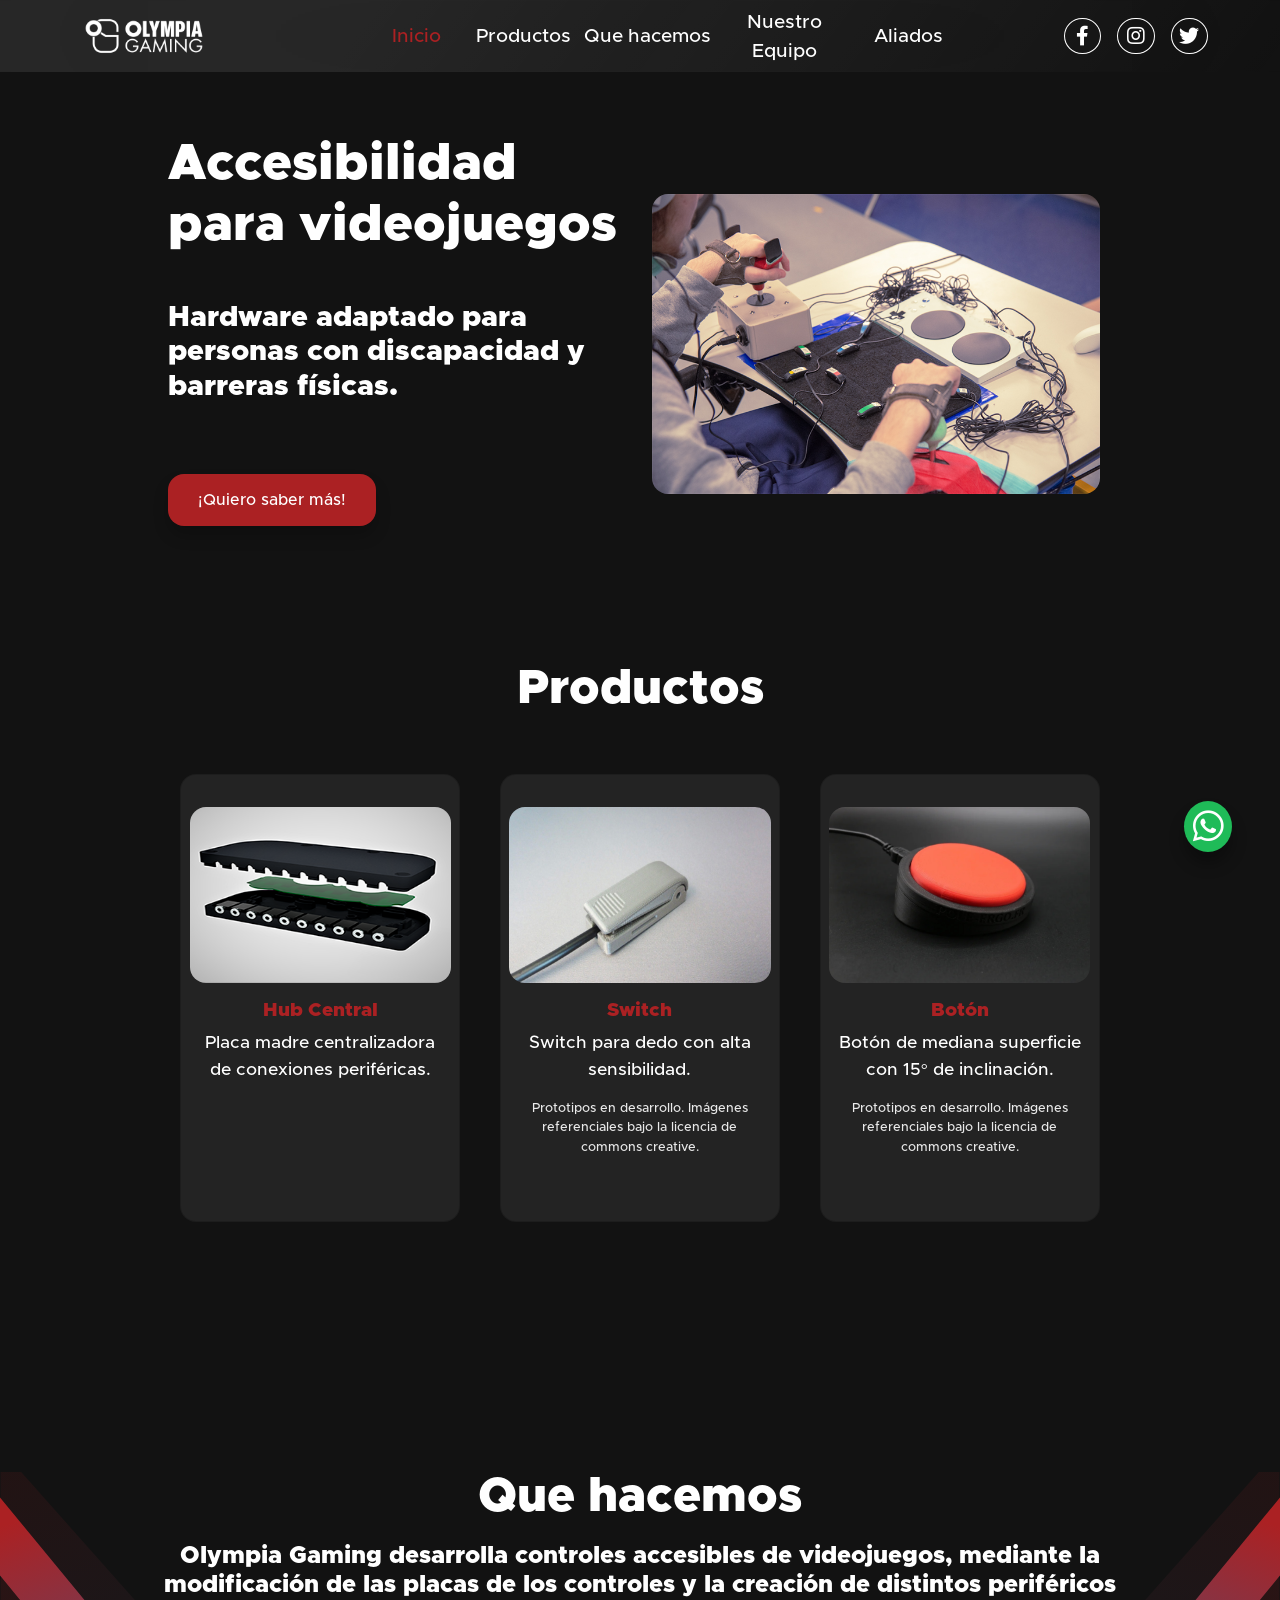
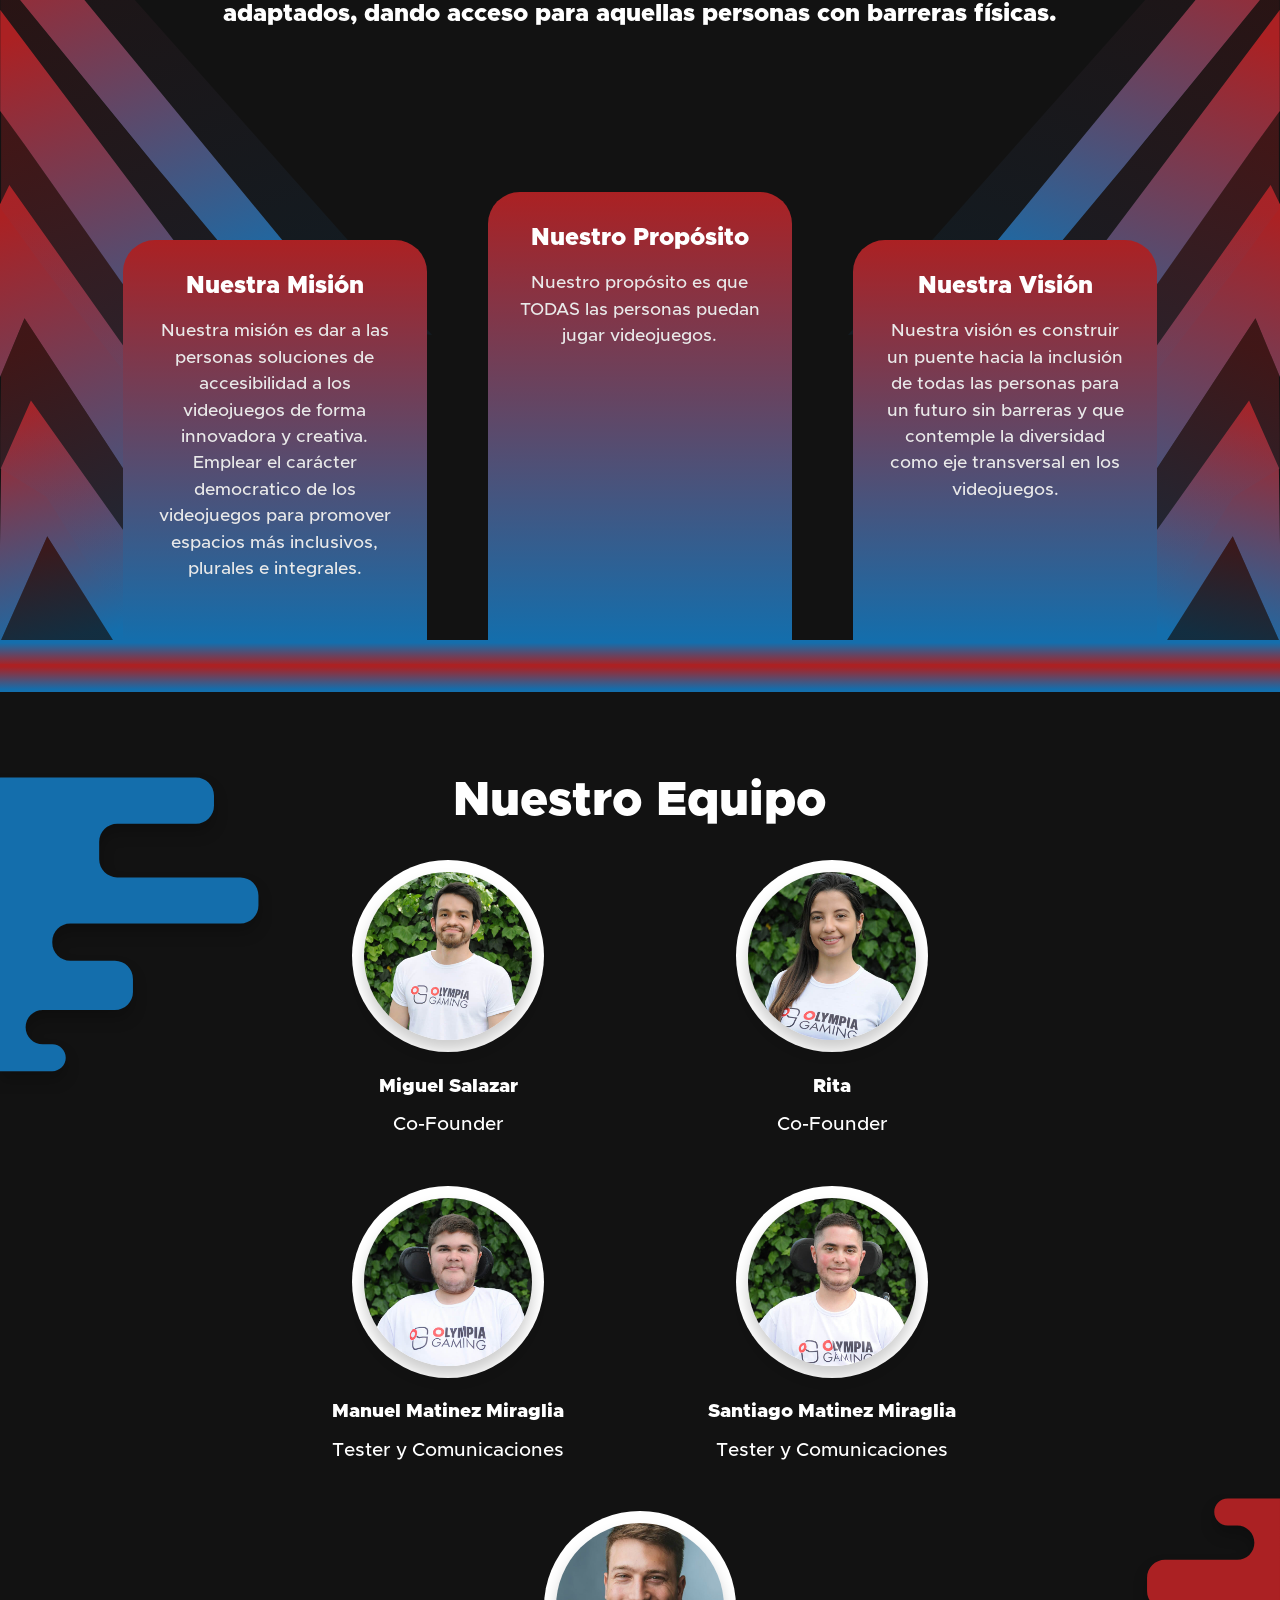
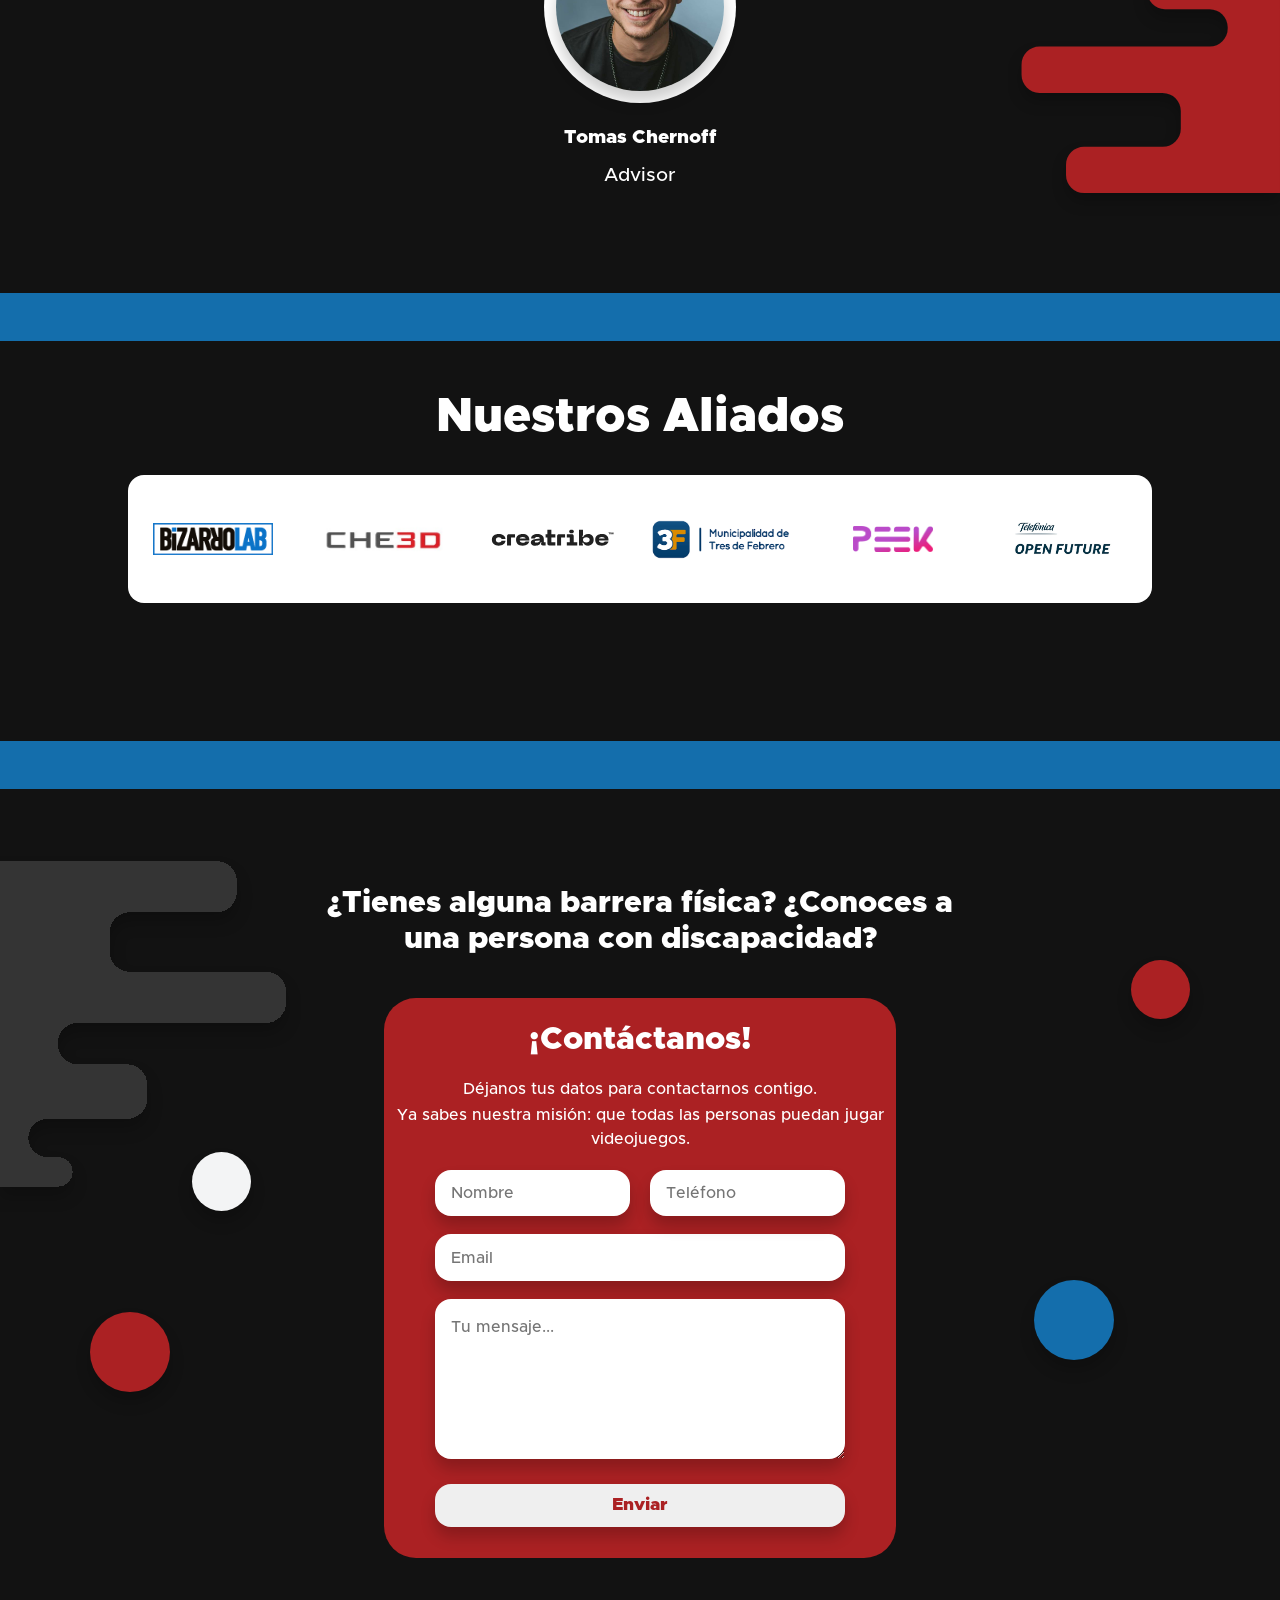
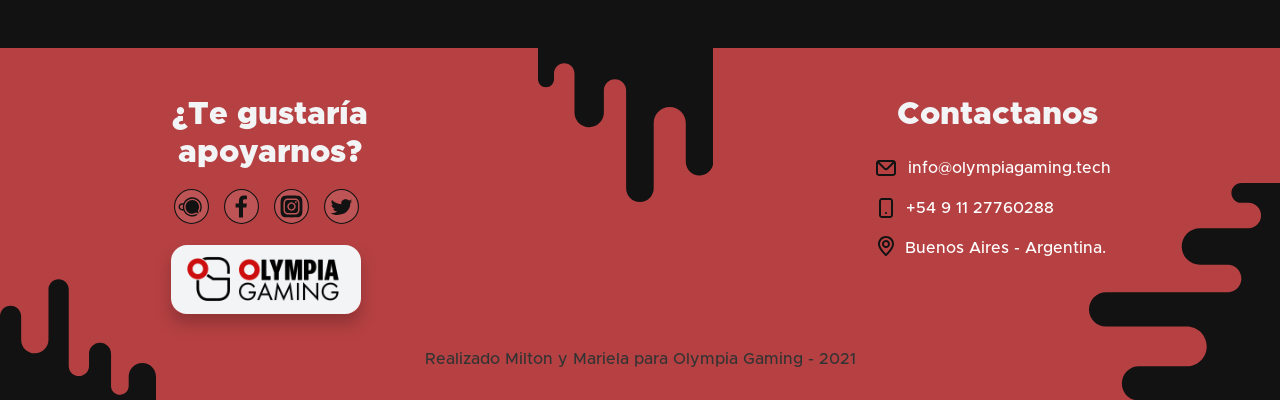
==== commit 0facfb7f: "todas las secciones terminadas" ====
--- a/index.html
+++ b/index.html
@@ -322,9 +322,40 @@
 
       <!-- SECCION FORMULARIO -->
       <section id="sec-form" class="seccion-form">
+        <h3 class="h3-formulario">¿Tienes alguna barrera física? ¿Conoces a una persona con discapacidad?</h3>
+        <div class="div-container-formulario">
+          <div class="form-grid-h3">
+            <h3 class="h3-contactanos">¡Contáctanos!</h3>
+          </div>
+          <div class="form-grid-p">
+            <p class="p-contactanos">Déjanos tus datos para contactarnos contigo.</p>
+            <p class="p-contactanos">Ya sabes nuestra misión: que todas las personas puedan jugar videojuegos.</p>
+          </div>
+          <div class="div-contactanos">
+            <form id="form" action="" class="form">
+              <input class="name-form" name="name" required type="text" id="name" placeholder="Nombre">
+              <input class="telephone-form" name="phone" type="text" id="phone" required placeholder="Teléfono">
+              <input class="email-form" name="email" type="text" id="email" required placeholder="Email">
+              <textarea class="textarea-form" id="message" name="message" id="message" cols="30" rows="10" placeholder="Tu mensaje..."></textarea>
+              <button class="btn-form" type="submit">Enviar</button>
+            </form>
+            <div id="container-cartel-form" class="container-cartel-form">
+              <div id="cartel-form" class="cartel-form">
+                <p class="p-cartel-form">¡Gracias por contactarnos!</p>
+                <p class="p-cartel-form">Recibimos tu mensaje</p>
+                <button class="btn-cartel-form" id="btn-cerrar-cartel">Genial</button>
+              </div>
+            </div>
+            <a href="mailto:miltoncoria555@gmail.com" id="a-mail-form"></a>
+          </div>
+        </div>
+        <div class="formulario-forma-1"><img class="form-desktop-f" src="img/formulario-forma-1.svg" alt=""></div>
+        <div class="formulario-circle-1"></div>
+        <div class="formulario-circle-2"></div>
+        <div class="formulario-circle-3"></div>
+        <div class="formulario-circle-4"></div>
       </section>
     </main>
-
     <!-- Footer -->
 
     <div class="div-whatsapp-btn">
@@ -377,7 +408,7 @@
         <img src="img/logo-mobile-footer.svg" alt="">
       </div>
       <div class="footer__div--copyright">
-        <p class="footer__copyright--p">Realizado por Miguel, Milton y Mariela para Olympia Gaming - 2021</p>
+        <p class="footer__copyright--p">Realizado Milton y Mariela para Olympia Gaming - 2021</p>
       </div>
       <div class="footer__forma--1">
         <img class="footer__formas--width" src="img/footer-forma-1.svg" alt="">
@@ -395,5 +426,6 @@
 
     <script src="js/menu-scroll-nav.js"></script>
     <script src="js/menu-mobile.js"></script>
+    <script src="js/cartel-form.js"></script>
 </body>
 </html>
--- a/css/estilos.css
+++ b/css/estilos.css
@@ -384,6 +384,7 @@
     position: relative;
     left: 10%;
     width: 80%;
+    font-size: 1.1rem;
     margin-top: 1.1rem;
     text-align: center;
     font-family: 'Metropolis Medium';
@@ -627,7 +628,223 @@
 
 /* SECCION FORMULARIO */
 .seccion-form{
-    height: 49rem;
+    height: 53.5rem;
+}
+.h3-formulario{
+    position: relative;
+    left: 25%;
+    width: 50%;
+    top: 6rem;
+    font-size: 1.9rem;
+    font-family: 'Metropolis Black';
+    color: white;
+    text-align: center;
+}
+.div-container-formulario{
+    width: 35%;
+    position: relative;
+    left: 32.5%;
+    border-radius: 2rem;
+    top: 7.5rem;
+    background-color: #AB2123;
+    height: 35rem;
+    display: flex;
+    flex-direction: column;
+}
+.form-grid-h3{
+    height: 12.5%;
+    display: flex;
+    justify-content: center;
+    align-items: flex-end;
+}
+.h3-contactanos{
+    color: white;
+    font-family: 'Metropolis Black';
+    font-size: 2rem;
+}
+.form-grid-p{
+    height: 12.5%;
+    display: flex;
+    justify-content: center;
+    flex-direction: column;
+}
+.p-contactanos{
+    color: white;
+    font-size: 1rem;
+    font-family: 'Metropolis Medium';
+    height: 0.6rem;
+    text-align: center;
+}
+.div-contactanos{
+    height: 75%;
+}
+.form{
+    position: relative;
+    top: 2rem;
+    left: 10%;
+    height: 88%;
+    width: 80%;
+    display: grid;
+    grid-template-columns: 50% 50%;
+    grid-template-rows: 17.5% 17.5% 50% 14%;
+    grid-template-areas: 
+                        "name-form telephone-form"
+                        "email-form email-form"
+                        "textarea-form textarea-form"
+                        "btn-form btn-form";
+}
+.name-form{
+    grid-area: name-form;
+    width: 95%;
+    border-radius: 1rem;
+    border: none;
+    outline: none;
+    box-shadow: 0px 10px 15px rgba(0, 0, 0, 0.2);
+    height: 2.9rem;
+    font-family: 'Metropolis Medium';
+    padding: 1rem;
+}
+.telephone-form{
+    position: relative;
+    left: 5%;
+    width: 95%;
+    border-radius: 1rem;
+    outline: none;
+    box-shadow: 0px 10px 15px rgba(0, 0, 0, 0.2);
+    grid-area: telephone-form;
+    border: none;
+    font-family: 'Metropolis Medium';
+    height: 2.9rem;
+    padding: 1rem;
+}
+.email-form{
+    grid-area: email-form;
+    height: 2.9rem;
+    box-shadow: 0px 10px 15px rgba(0, 0, 0, 0.2);
+    border: none;
+    padding: 1rem;
+    outline: none;
+    font-family: 'Metropolis Medium';
+    border-radius: 1rem;
+}
+.textarea-form{
+    grid-area: textarea-form;
+    border: none;
+    padding: 1rem;
+    border-radius: 1rem;
+    outline: none;
+    box-shadow: 0px 10px 15px rgba(0, 0, 0, 0.2);
+    font-family: 'Metropolis Medium';
+    height: 10rem;
+}
+.btn-form{
+    grid-area: btn-form;
+    font-family: 'Metropolis Black';
+    color: #AB2123;
+    border: none;
+    border-radius: 1rem;
+    box-shadow: 0px 10px 15px rgba(0, 0, 0, 0.2);
+    font-size: 1.1rem;
+    height: 2.7rem;
+}
+.formulario-forma-1{
+    position: absolute;
+    top: 253.5rem;
+}
+.formulario-circle-1{
+    width: 3.7rem;
+    height: 3.7rem;
+    border-radius: 50%;
+    position: absolute;
+    top: 272rem;
+    left: 15%;
+    background-color: #F3F4F5;
+    box-shadow: 0px 10px 15px rgba(0, 0, 0, 0.2);
+}
+.formulario-circle-2{
+    width: 5rem;
+    height: 5rem;
+    border-radius: 50%;
+    position: absolute;
+    top: 282rem;
+    left: 7%;
+    background-color: #AB2123;
+    box-shadow: 0px 10px 15px rgba(0, 0, 0, 0.2);
+}
+.formulario-circle-3{
+    width: 3.7rem;
+    height: 3.7rem;
+    border-radius: 50%;
+    position: absolute;
+    top: 260rem;
+    right: 7%;
+    background-color: #AB2123;
+    box-shadow: 0px 10px 15px rgba(0, 0, 0, 0.2);
+}
+.formulario-circle-4{
+    width: 5rem;
+    height: 5rem;
+    border-radius: 50%;
+    position: absolute;
+    float: right;
+    top: 280rem;
+    right: 13%;
+    background-color: #146EAC;
+    box-shadow: 0px 10px 15px rgba(0, 0, 0, 0.2);
+}
+.container-cartel-form{
+    position: fixed;
+    left: 0;
+    top: 0;
+    background-color: #00000041;
+    display: flex;
+    justify-content: center;
+    align-items: center;
+    visibility: hidden;
+    opacity: 0;
+    width: 100vw;
+    z-index: 1;
+    height: 100vh;
+    transition: 0.5s all ease-in;
+}
+.active-cartel-form{
+    visibility: visible;
+    opacity: 1;
+}
+.cartel-form{
+    width: 24rem;
+    border-radius: 1rem;
+    height: 14.3rem;
+    background-color: white;
+    border: 2px solid #AB2123;
+    box-shadow: 0px 10px 15px rgba(0, 0, 0, 0.2);
+    box-sizing: border-box;
+}
+.p-cartel-form{
+    text-align: center;
+    position: relative;
+    top: 2.6rem;
+    font-size: 1.1rem;
+    font-family: 'Metropolis Black';
+    color: #AB2123;
+}
+.btn-cartel-form{
+    position: relative;
+    top: 3rem;
+    height: 2.2rem;
+    border-radius: 1rem;
+    font-size: 1.1rem;
+    left: 25%;
+    width: 50%;
+    background-color: #AB2123;
+    border: none;
+    outline: none;
+    color: #F3F4F5;
+    font-family: 'Metropolis Black';
+}
+#a-mail-form{
+    opacity: 0;
+    visibility: hidden;
 }
 
 /* Icon whatsapp */
@@ -929,6 +1146,12 @@
         width: 19rem;
         height: 25rem;
     }
+    .div-container-formulario{
+        width: 40%;
+        left: 30%;
+        top: 8rem;
+        background-color: #AB2123;
+    }
 }
 @media screen and (min-width:787px) and (max-width:991px){
 
@@ -1016,6 +1239,9 @@
         top: 109rem;
         height: 31rem;
     }
+    .p-que-hacemos{
+        font-size: 1rem;
+    }
     .flex-div1-que-hacemos{
         width: 33.3%;
         display: flex;
@@ -1090,6 +1316,28 @@
     }
     .logo-aliados-telefonica{
         width: 5.5rem;
+    }
+    .div-container-formulario{
+        width: 50%;
+        left: 25%;
+        top: 4.5rem;
+        background-color: #AB2123;
+    }
+    .h3-formulario{
+        left: 30%;
+        width: 40%;
+        top: 3rem;
+        font-size: 1.9rem;
+    }
+    .formulario-circle-4{
+        right: 10%;
+    }
+    .formulario-forma-1{
+        position: absolute;
+        top: 253rem;
+    }
+    .form-desktop-f{
+        width: 16rem;
     }
     .div-whatsapp-btn{
         bottom: 3rem;
@@ -1256,7 +1504,7 @@
     /* SECCIONES MOBILE */
 
     .main-mobile{
-        height: 275rem;
+        height: 278.5rem;
     }
 
     /* SECCION INICIO MOBILE */
@@ -1418,7 +1666,7 @@
         border-radius: 2rem;
         position: absolute;
         top: 136rem;
-        height: 40rem;
+        height: 42.5rem;
     }
     .flex-div1-que-hacemos{
         height: 39%;
@@ -1468,6 +1716,7 @@
         left: 5%;
         width: 90%;
         margin-top: 0.8rem;
+        font-size: 1rem;
     }
     .forma-1-que-hacemos{
         top: 115rem;
@@ -1634,7 +1883,141 @@
 
     /* SECCION FORMULARIO */
     .seccion-form{
-        height: 36.5rem;
+        height: 38rem;
+    }
+    .h3-formulario{
+        left: 10%;
+        width: 80%;
+        top: 2rem;
+        font-size: 1rem;
+    }
+    .div-container-formulario{
+        width: 70%;
+        position: relative;
+        left: 15%;
+        border-radius: 2rem;
+        top: 2.5rem;
+        background-color: #AB2123;
+        height: 29rem;
+        display: flex;
+        flex-direction: column;
+    }
+    .form-grid-h3{
+        height: 10%;
+        display: flex;
+        justify-content: center;
+        align-items: flex-end;
+    }
+    .h3-contactanos{
+        color: white;
+        font-family: 'Metropolis Black';
+        font-size: 1.6rem;
+    }
+    .form-grid-p{
+        height: 10%;
+        display: flex;
+        justify-content: center;
+        flex-direction: column;
+    }
+    .p-contactanos{
+        color: white;
+        font-size: 0.8rem;
+        font-family: 'Metropolis Medium';
+        height: 0.6rem;
+        text-align: center;
+    }
+    .div-contactanos{
+        height: 80%;
+    }
+    .form{
+        position: relative;
+        top: 1.5rem;
+        left: 10%;
+        height: 88%;
+        width: 80%;
+        display: grid;
+        grid-template-columns: 50% 50%;
+        grid-template-rows: 16% 16% 16% 40% 13%;
+        grid-template-areas: 
+                            "name-form name-form"
+                            "telephone-form telephone-form"
+                            "email-form email-form"
+                            "textarea-form textarea-form"
+                            "btn-form btn-form";
+    }
+    .name-form{
+        grid-area: name-form;
+        width: 100%;
+        border-radius: 1rem;
+        border: none;
+        outline: none;
+        box-shadow: 0px 10px 15px rgba(0, 0, 0, 0.2);
+        height: 2.7rem;
+        font-size: 0.8rem;
+        font-family: 'Metropolis Medium';
+        padding: 1rem;
+    }
+    .telephone-form{
+        position: relative;
+        left: 0;
+        width: 100%;
+        border-radius: 1rem;
+        outline: none;
+        box-shadow: 0px 10px 15px rgba(0, 0, 0, 0.2);
+        grid-area: telephone-form;
+        border: none;
+        font-size: 0.8rem;
+        font-family: 'Metropolis Medium';
+        height: 2.7rem;
+        padding: 1rem;
+    }
+    .email-form{
+        grid-area: email-form;
+        height: 2.7rem;
+        box-shadow: 0px 10px 15px rgba(0, 0, 0, 0.2);
+        border: none;
+        padding: 1rem;
+        font-size: 0.8rem;
+        outline: none;
+        font-family: 'Metropolis Medium';
+        border-radius: 1rem;
+    }
+    .textarea-form{
+        grid-area: textarea-form;
+        border: none;
+        padding: 1rem;
+        border-radius: 1rem;
+        font-size: 0.8rem;
+        outline: none;
+        box-shadow: 0px 10px 15px rgba(0, 0, 0, 0.2);
+        font-family: 'Metropolis Medium';
+        height: 7rem;
+    }
+    .btn-form{
+        grid-area: btn-form;
+        font-family: 'Metropolis Black';
+        color: #AB2123;
+        border: none;
+        font-size: 0.8rem;
+        border-radius: 1rem;
+        box-shadow: 0px 10px 15px rgba(0, 0, 0, 0.2);
+        font-size: 1.1rem;
+        height: 2.5rem;
+    }
+    .formulario-forma-1{
+        display: none;
+    }
+    .formulario-circle-1{
+        display: none;
+    }
+    .formulario-circle-2{
+        display: none;
+    }
+    .formulario-circle-3{
+        display: none;
+    }
+    .formulario-circle-4{
+        display: none;
     }
 
     /* Icon whatsapp */
@@ -2002,6 +2385,52 @@
             width: 4.5rem;
             margin-left: 0.4rem;
         }
+        .div-container-formulario{
+            width: 80%;
+            position: relative;
+            left: 10%;
+            border-radius: 2rem;
+            top: 2.5rem;
+            background-color: #AB2123;
+            height: 29rem;
+            display: flex;
+            flex-direction: column;
+        }
+        .p-contactanos{
+            color: white;
+            font-size: 0.7rem;
+            font-family: 'Metropolis Medium';
+            height: 1rem;
+            text-align: center;
+        }
+        .form-grid-p{
+            height: 12%;
+            display: flex;
+            justify-content: center;
+            flex-direction: column;
+        }
+        .div-contactanos{
+            height: 78%;
+        }
+        .container-cartel-form{
+            display: flex;
+            justify-content: start;
+        }
+        .cartel-form{
+            position: relative;
+            width: 90%;
+            left: 5%;
+        }
+        .p-cartel-form{
+            font-size: 1rem;
+            top: 2.7rem;
+        }
+        .btn-cartel-form{
+            font-size: 1rem;
+            left: 25%;
+            width: 50%;
+            top: 3.2rem;
+        }
     }
     @media screen and (min-width:575px) and (max-width:786px){
 
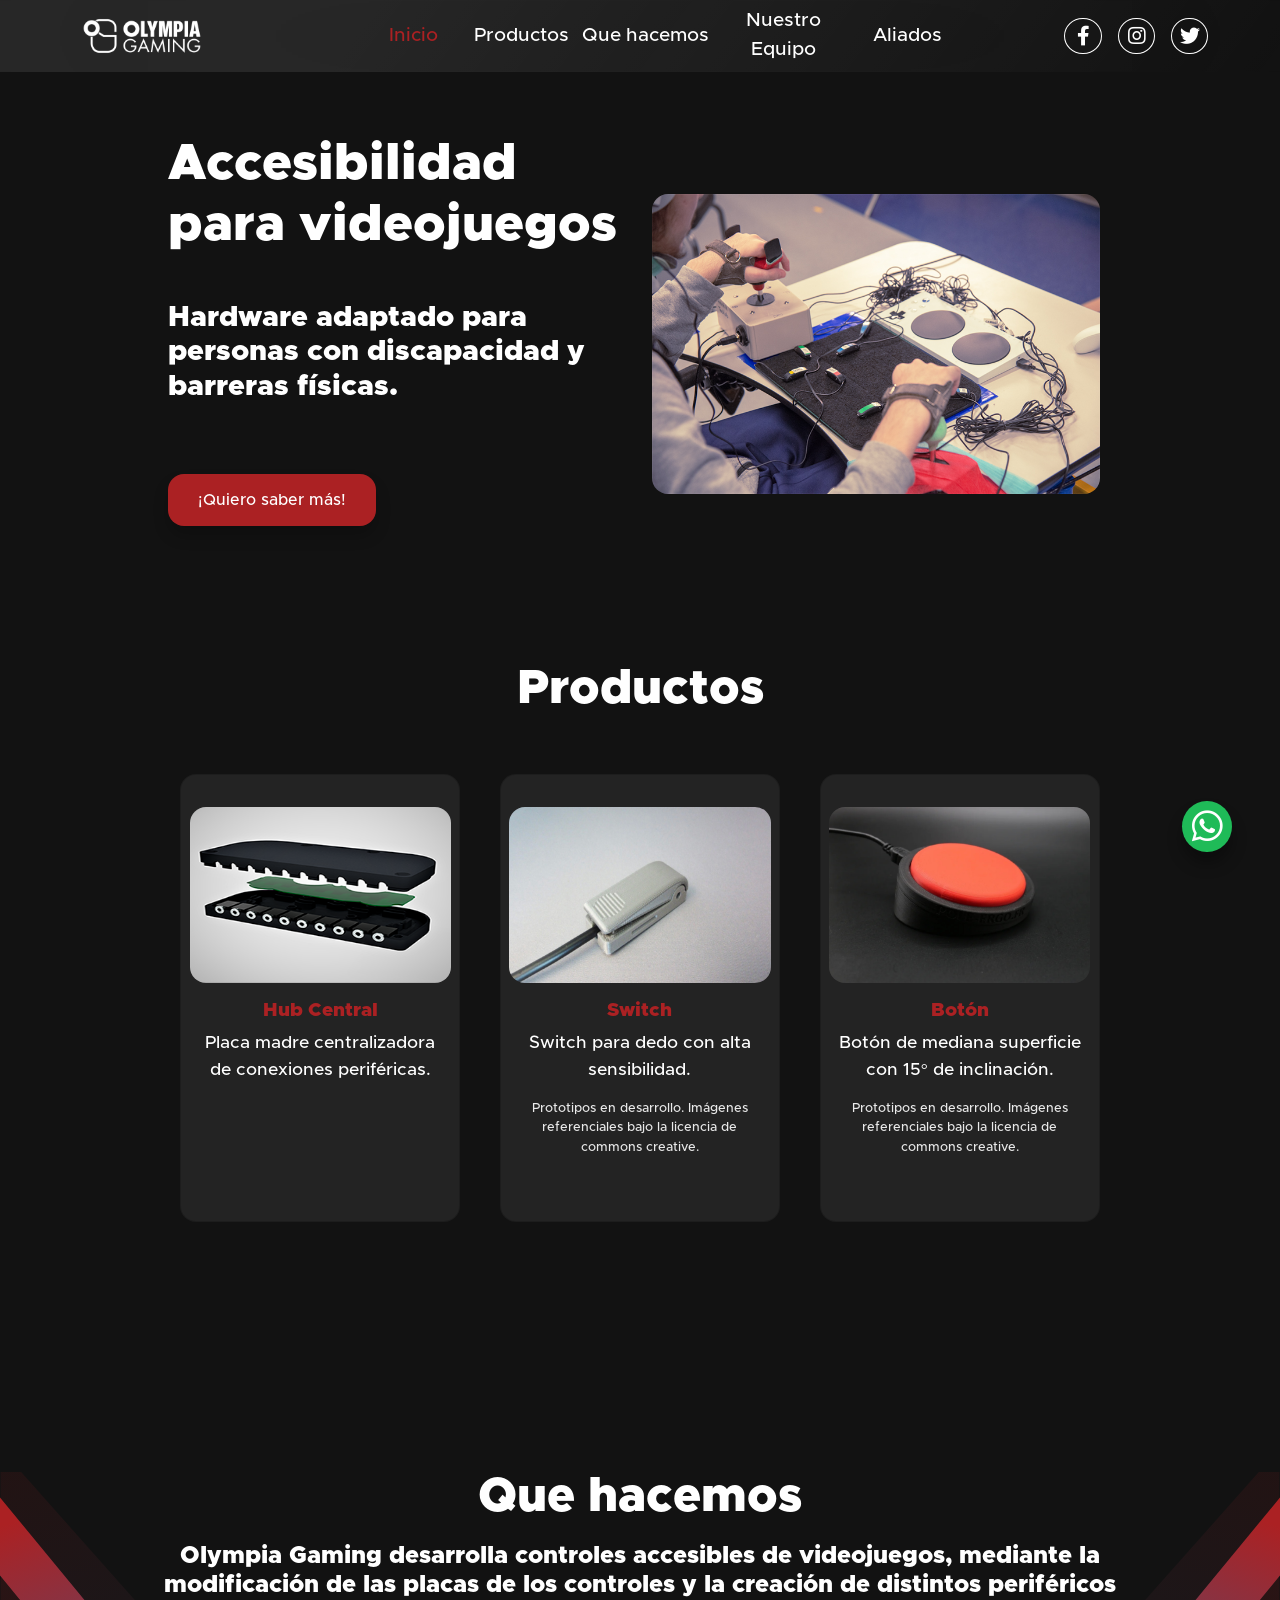
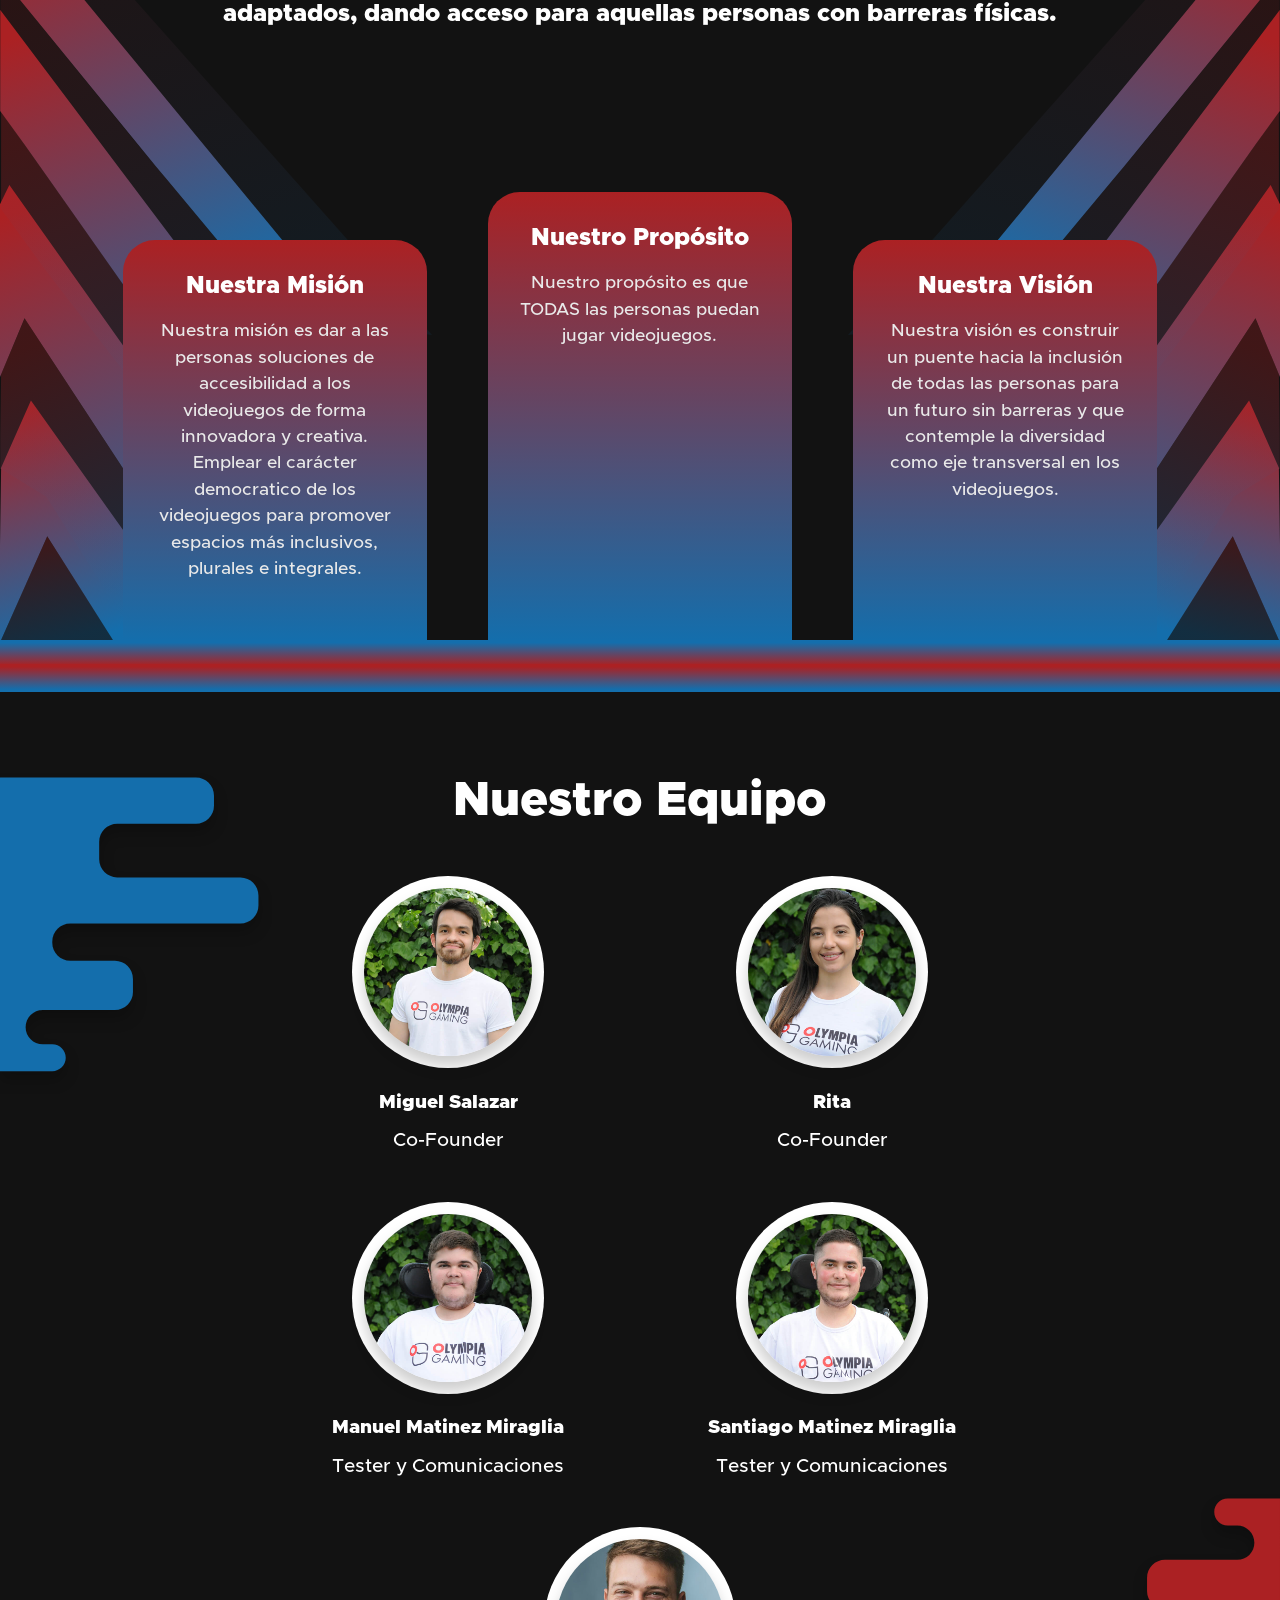
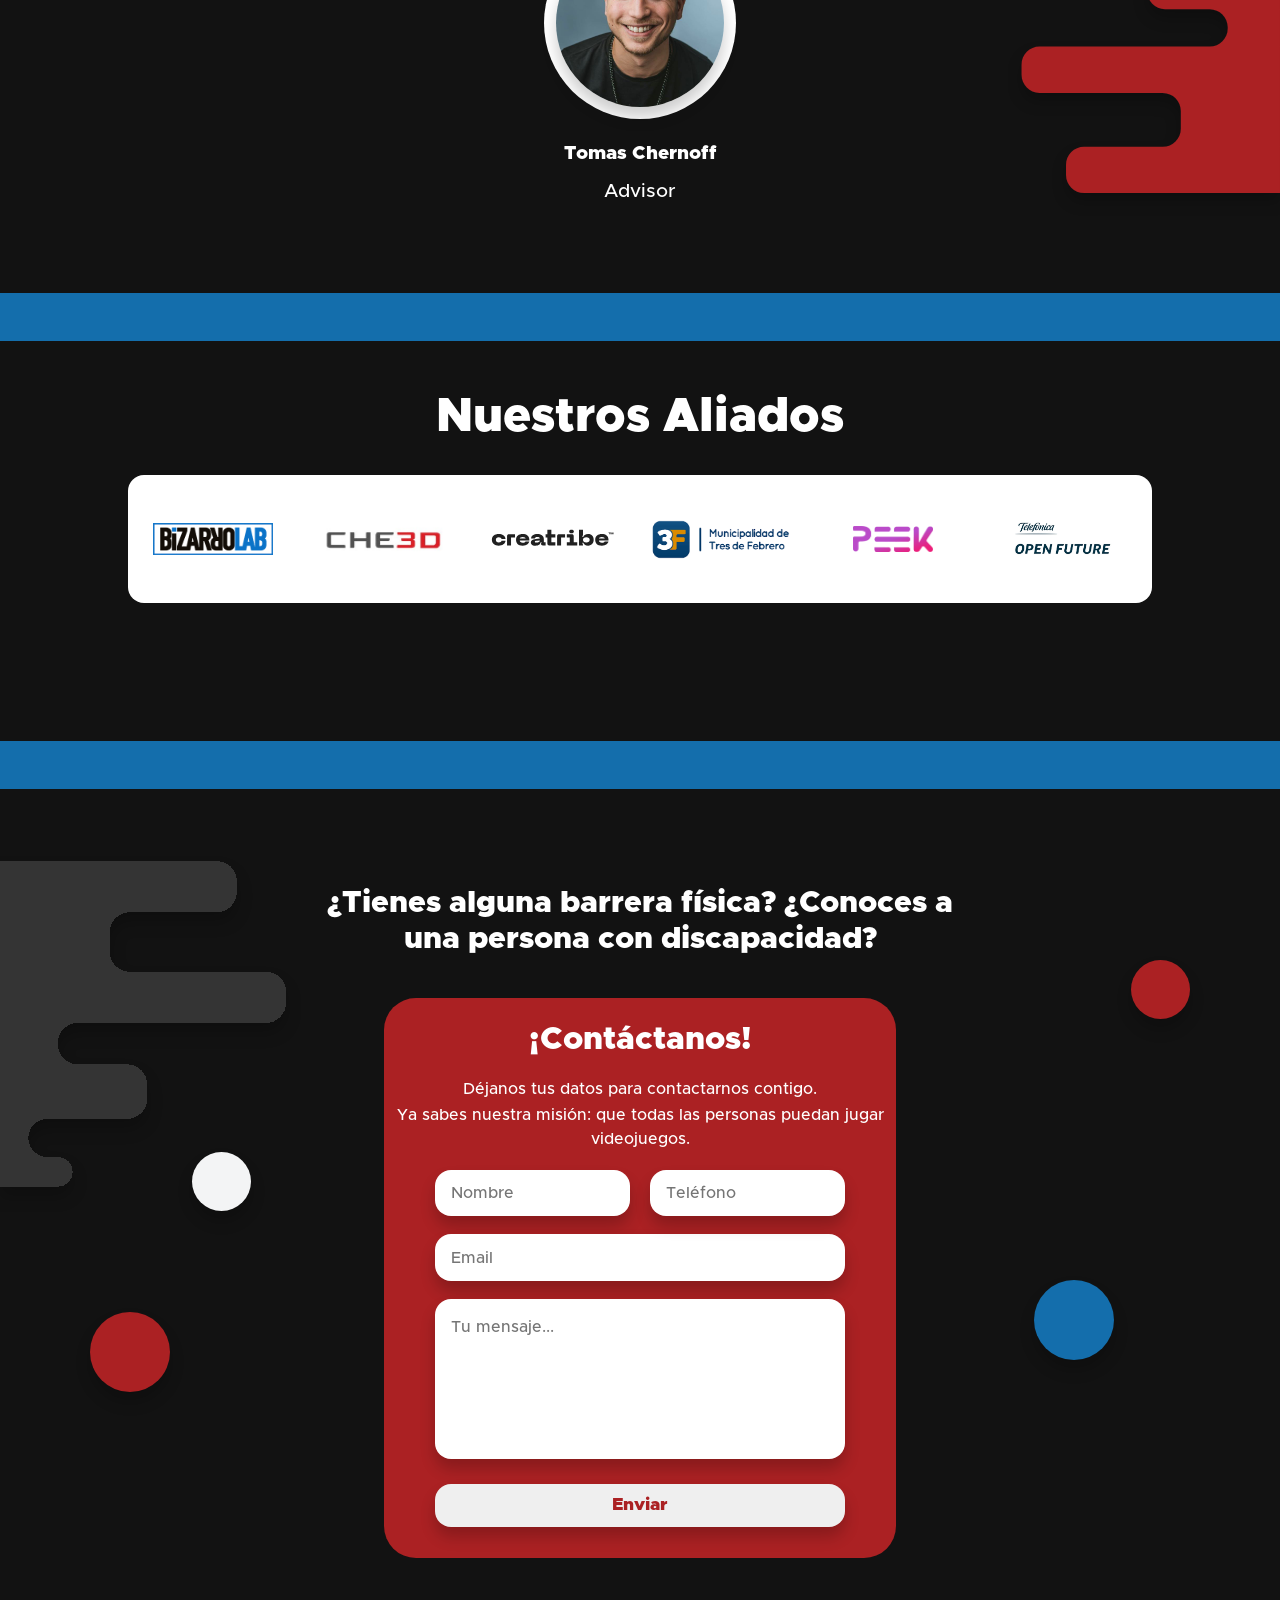
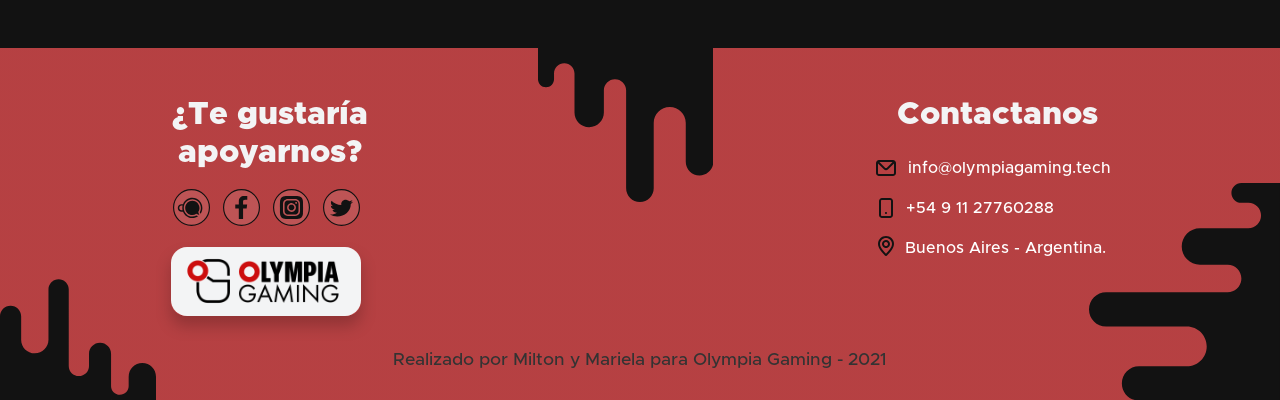
==== commit bed68d9d: "terminado" ====
--- a/index.html
+++ b/index.html
@@ -62,15 +62,15 @@
         </nav>
         <div class="header__desktop--div-redes">
           <div class="header__desktop--redes-flex">
-            <a href="" target="blank" class="header__desktop--btn-facebook">
+            <a href="https://www.facebook.com/profile.php?id=100071856468314" target="blank" class="header__desktop--btn-facebook">
               <i class="fab fa-facebook-f"></i>
             </a>
 
-            <a href="" target="blank" class="header__desktop--btn-instagram">
+            <a href="https://instagram.com/olympia.gaming?utm_medium=copy_link" target="blank" class="header__desktop--btn-instagram">
               <i class="fab fa-instagram"></i>
             </a>
 
-            <a href="" target="blank" class="header__desktop--btn-twiter">
+            <a href="https://twitter.com/Olympia_gaming?t=LWJtAqW9467ZlfAOcR2GXQ&s=09" target="blank" class="header__desktop--btn-twiter">
               <i class="fab fa-twitter"></i>
             </a>
           </div>
@@ -109,16 +109,16 @@
                 </ul>
                 <div class="header__mobile--div-redes">
                   <div class="header__mobile--redes-flex">
-                    <a href="" target="blank">
+                    <a href="https://www.facebook.com/profile.php?id=100071856468314" target="blank">
                       <img class="header__mobile--btn" src="img/icon-facebook-menu.svg">
                     </a>
-                    <a href="" target="blank">
+                    <a href="https://instagram.com/olympia.gaming?utm_medium=copy_link" target="blank">
                       <img class="header__mobile--btn" src="img/icon-instagram-menu.svg">
                     </a>
-                    <a href="" target="blank">
+                    <a href="https://twitter.com/Olympia_gaming?t=LWJtAqW9467ZlfAOcR2GXQ&s=09" target="blank">
                       <img class="header__mobile--btn" src="img/icon-twiter-menu.svg">
                     </a>
-                    <a href="" target="blank">
+                    <a href="https://cafecito.app/olympiagaming" target="blank">
                       <img class="header__mobile--btn" src="img/icon-cafecito-menu.svg">
                     </a>
 
@@ -149,7 +149,7 @@
             <h2 class="h2-inicio">Accesibilidad para videojuegos</h2>
           </div>
           <div class="div-h3-inicio">
-            <h3 class="h3-inicio">Hardware adaptado para personas con  discapacidad y barreras físicas. 
+            <h3 class="h3-inicio">Hardware adaptado para personas con discapacidad y barreras físicas. 
             </h3>
           </div>
           <div class="div-btn-inicio">
@@ -332,12 +332,12 @@
             <p class="p-contactanos">Ya sabes nuestra misión: que todas las personas puedan jugar videojuegos.</p>
           </div>
           <div class="div-contactanos">
-            <form id="form" action="" class="form">
+            <form id="form" target="blank" action="https://formspree.io/f/xoqrjnpa" method="POST" class="form">
               <input class="name-form" name="name" required type="text" id="name" placeholder="Nombre">
               <input class="telephone-form" name="phone" type="text" id="phone" required placeholder="Teléfono">
-              <input class="email-form" name="email" type="text" id="email" required placeholder="Email">
-              <textarea class="textarea-form" id="message" name="message" id="message" cols="30" rows="10" placeholder="Tu mensaje..."></textarea>
-              <button class="btn-form" type="submit">Enviar</button>
+              <input class="email-form" name="_replyto" type="email" id="email" required placeholder="Email">
+              <textarea class="textarea-form" name="message" required id="message" cols="30" rows="10" placeholder="Tu mensaje..."></textarea>
+              <button class="btn-form" id="btn-form" type="submit">Enviar</button>
             </form>
             <div id="container-cartel-form" class="container-cartel-form">
               <div id="cartel-form" class="cartel-form">
@@ -346,7 +346,6 @@
                 <button class="btn-cartel-form" id="btn-cerrar-cartel">Genial</button>
               </div>
             </div>
-            <a href="mailto:miltoncoria555@gmail.com" id="a-mail-form"></a>
           </div>
         </div>
         <div class="formulario-forma-1"><img class="form-desktop-f" src="img/formulario-forma-1.svg" alt=""></div>
@@ -359,27 +358,27 @@
     <!-- Footer -->
 
     <div class="div-whatsapp-btn">
-      <button class="btn-whatsapp">
+      <a href="https://wa.me/message/TLEQJKNIUU3QH1" class="btn-whatsapp">
         <span class="span-whatsapp">
           <i class="fab fa-whatsapp"></i>
         </span>
-      </button>
+      </a>
     </div>
 
     <footer class="footer__container">
       <div class="footer__div--apoyarnos">
         <h3 class="footer__apoyarnos--h3">¿Te gustaría apoyarnos?</h3>
         <div class="footer__div--redes">
-          <a class="footer__redes--a" href="">
+          <a class="footer__redes--a" href="https://cafecito.app/olympiagaming">
             <img class="footer__redes--icon" src="img/cafecito-icon.svg" alt="">
           </a>
-          <a class="footer__redes--a" href="">
+          <a class="footer__redes--a" href="https://www.facebook.com/profile.php?id=100071856468314">
             <img class="footer__redes--icon" src="img/facebook-icon.svg" alt="">
           </a>
-          <a class="footer__redes--a" href="">
+          <a class="footer__redes--a" href="https://instagram.com/olympia.gaming?utm_medium=copy_link">
             <img class="footer__redes--icon" src="img/instagram-icon.svg" alt="">
           </a>
-          <a class="footer__redes--a" href="">
+          <a class="footer__redes--a" href="https://twitter.com/Olympia_gaming?t=LWJtAqW9467ZlfAOcR2GXQ&s=09">
             <img class="footer__redes--icon" src="img/twiter-icon.svg" alt="">
           </a>
         </div>
@@ -408,7 +407,7 @@
         <img src="img/logo-mobile-footer.svg" alt="">
       </div>
       <div class="footer__div--copyright">
-        <p class="footer__copyright--p">Realizado Milton y Mariela para Olympia Gaming - 2021</p>
+        <p class="footer__copyright--p">Realizado por Milton y Mariela para Olympia Gaming - 2021</p>
       </div>
       <div class="footer__forma--1">
         <img class="footer__formas--width" src="img/footer-forma-1.svg" alt="">
--- a/css/estilos.css
+++ b/css/estilos.css
@@ -16,6 +16,16 @@
 body{
     background-color: #121212;
     overflow-x: hidden;
+}
+
+::-webkit-scrollbar {
+    width: 15px;
+    background-color: #050505;
+}
+::-webkit-scrollbar-thumb {
+    border-radius: 5px;
+    background-color: #AB2123;
+    border: 1px solid #AB2123;
 }
 
 /****************************************** DESKTOP ********************************************/
@@ -35,7 +45,7 @@
 }
 /* header desktop logo */
 .header__desktop--div-logo{
-    width: 22.5vw;
+    width: 22.25vw;
     display: flex;
     justify-content: center;
     align-items: center;
@@ -45,7 +55,7 @@
 }
 /* nav desktop */
 .nav__desktop--div{
-    width: 55vw;
+    width: 55.25vw;
     display: flex;
 }
 .nav__desktop--ul{
@@ -54,7 +64,7 @@
     list-style: none;
     flex-direction: row;
     position: relative;
-    top: 0.6rem;
+    top: 0.5rem;
     align-items: center;
 }
 .nav__desktop--li{
@@ -114,7 +124,7 @@
 }
 .header__desktop--btn-facebook{
     text-decoration: none;
-    width: 2.9rem;
+    width: 3rem;
     height: 2.3rem;
     align-items: center;
     border-radius: 50%;
@@ -443,7 +453,7 @@
     width: 60%;
     position: relative;
     left: 20%;
-    top: 5rem;
+    top: 6rem;
     display: grid;
     height: 61rem;
     grid-template-columns: 50% 50%;
@@ -537,7 +547,7 @@
     width: 17rem;
 }
 
-/* seccion aliados */
+/* SECCION ALIADOS */
 .seccion-aliados{
     height: 31rem;
     width: 100%;
@@ -733,6 +743,7 @@
     padding: 1rem;
     border-radius: 1rem;
     outline: none;
+    resize: none;
     box-shadow: 0px 10px 15px rgba(0, 0, 0, 0.2);
     font-family: 'Metropolis Medium';
     height: 10rem;
@@ -856,7 +867,7 @@
     position: fixed;
     display: flex;
     justify-content: center;
-    width: 3rem;
+    width: 3.1rem;
     height: 3.2rem;
     z-index: 3;
     border-radius: 50%;
@@ -869,9 +880,11 @@
 }
 .btn-whatsapp{
     width: 3rem;
-    height: 3.1rem;
+    height: 3rem;
     border-radius: 50%;
     background-color: #12121200;
+    display: flex;
+    justify-content: center;
     border: none;
 }
 .span-whatsapp{
@@ -930,7 +943,7 @@
     width: 25vw;
 }
 .footer__redes--icon{
-    width: 2.2rem;
+    width: 2.3rem;
     transition: 0.3s;
 }
 .footer__redes--icon:hover{
@@ -1013,7 +1026,7 @@
 .footer__copyright--p{
     text-align: center;
     font-family: 'Metropolis Medium';
-    font-size: 1rem;
+    font-size: 1.1rem;
     color: #333333;
 }
 .footer__forma--1{
@@ -2025,13 +2038,13 @@
     .div-whatsapp-btn{
         bottom: 2rem;
         right: 2rem;
-        width: 2.8rem;
-        height: 2.9rem;
+        width: 2.85rem;
+        height: 2.95rem;
         box-shadow: 0px 12px 15px rgba(0, 0, 0, 0.3);
     }
     .btn-whatsapp{
         width: 2.8rem;
-        height: 2.85rem;
+        height: 2.8rem;
         border-radius: 50%;
         background-color: #12121200;
         border: none;
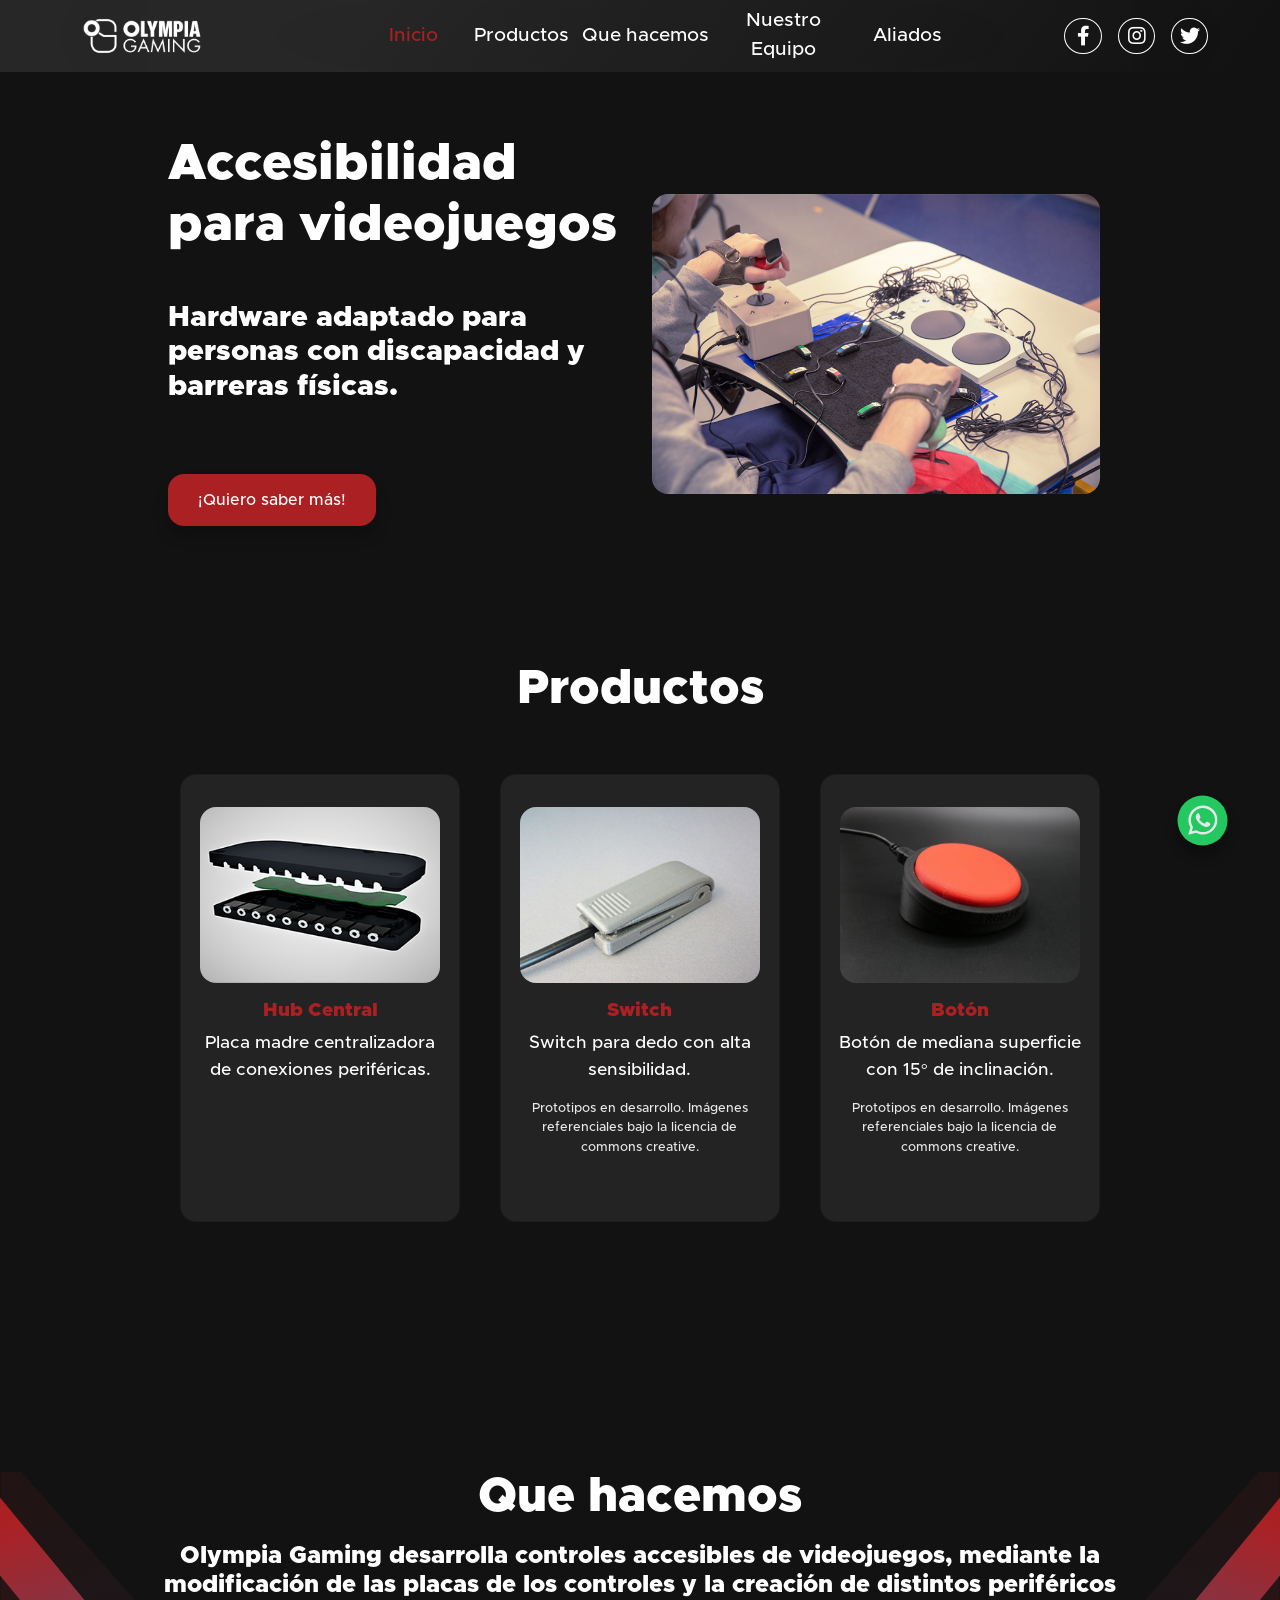
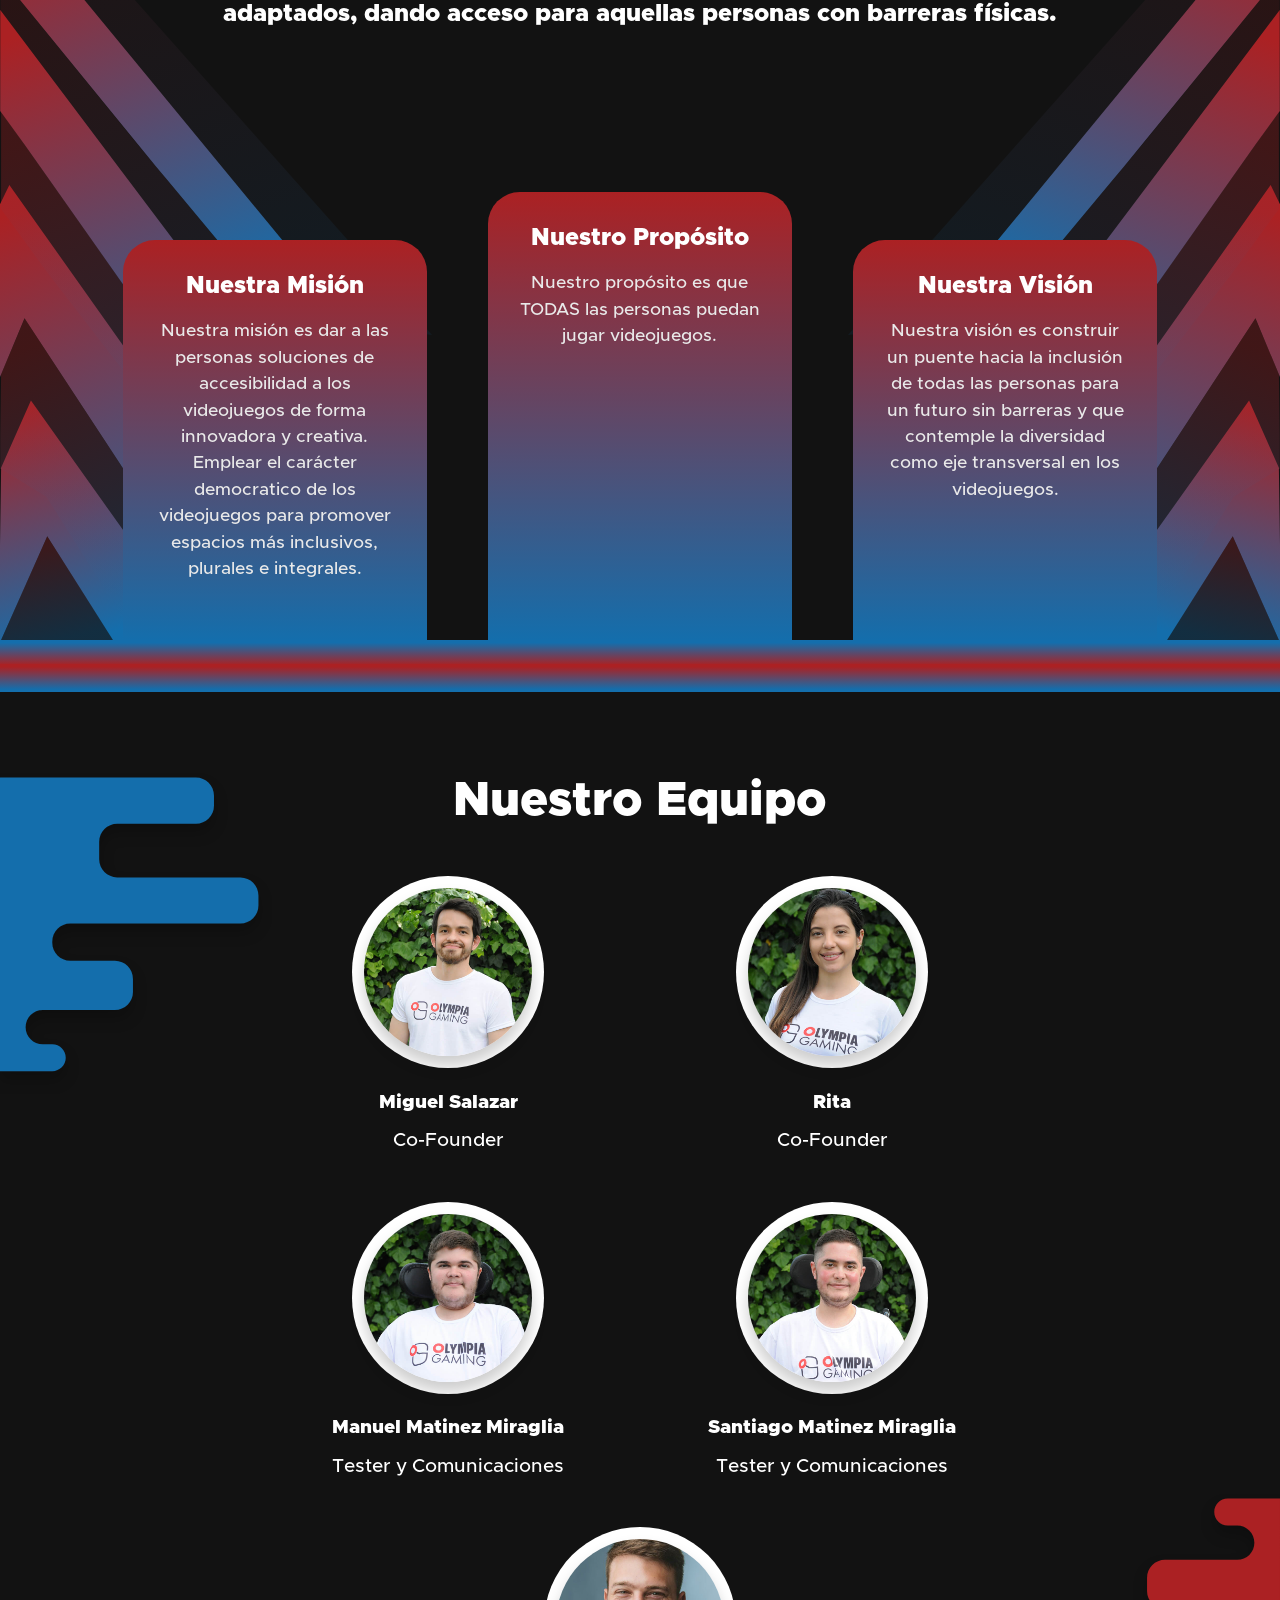
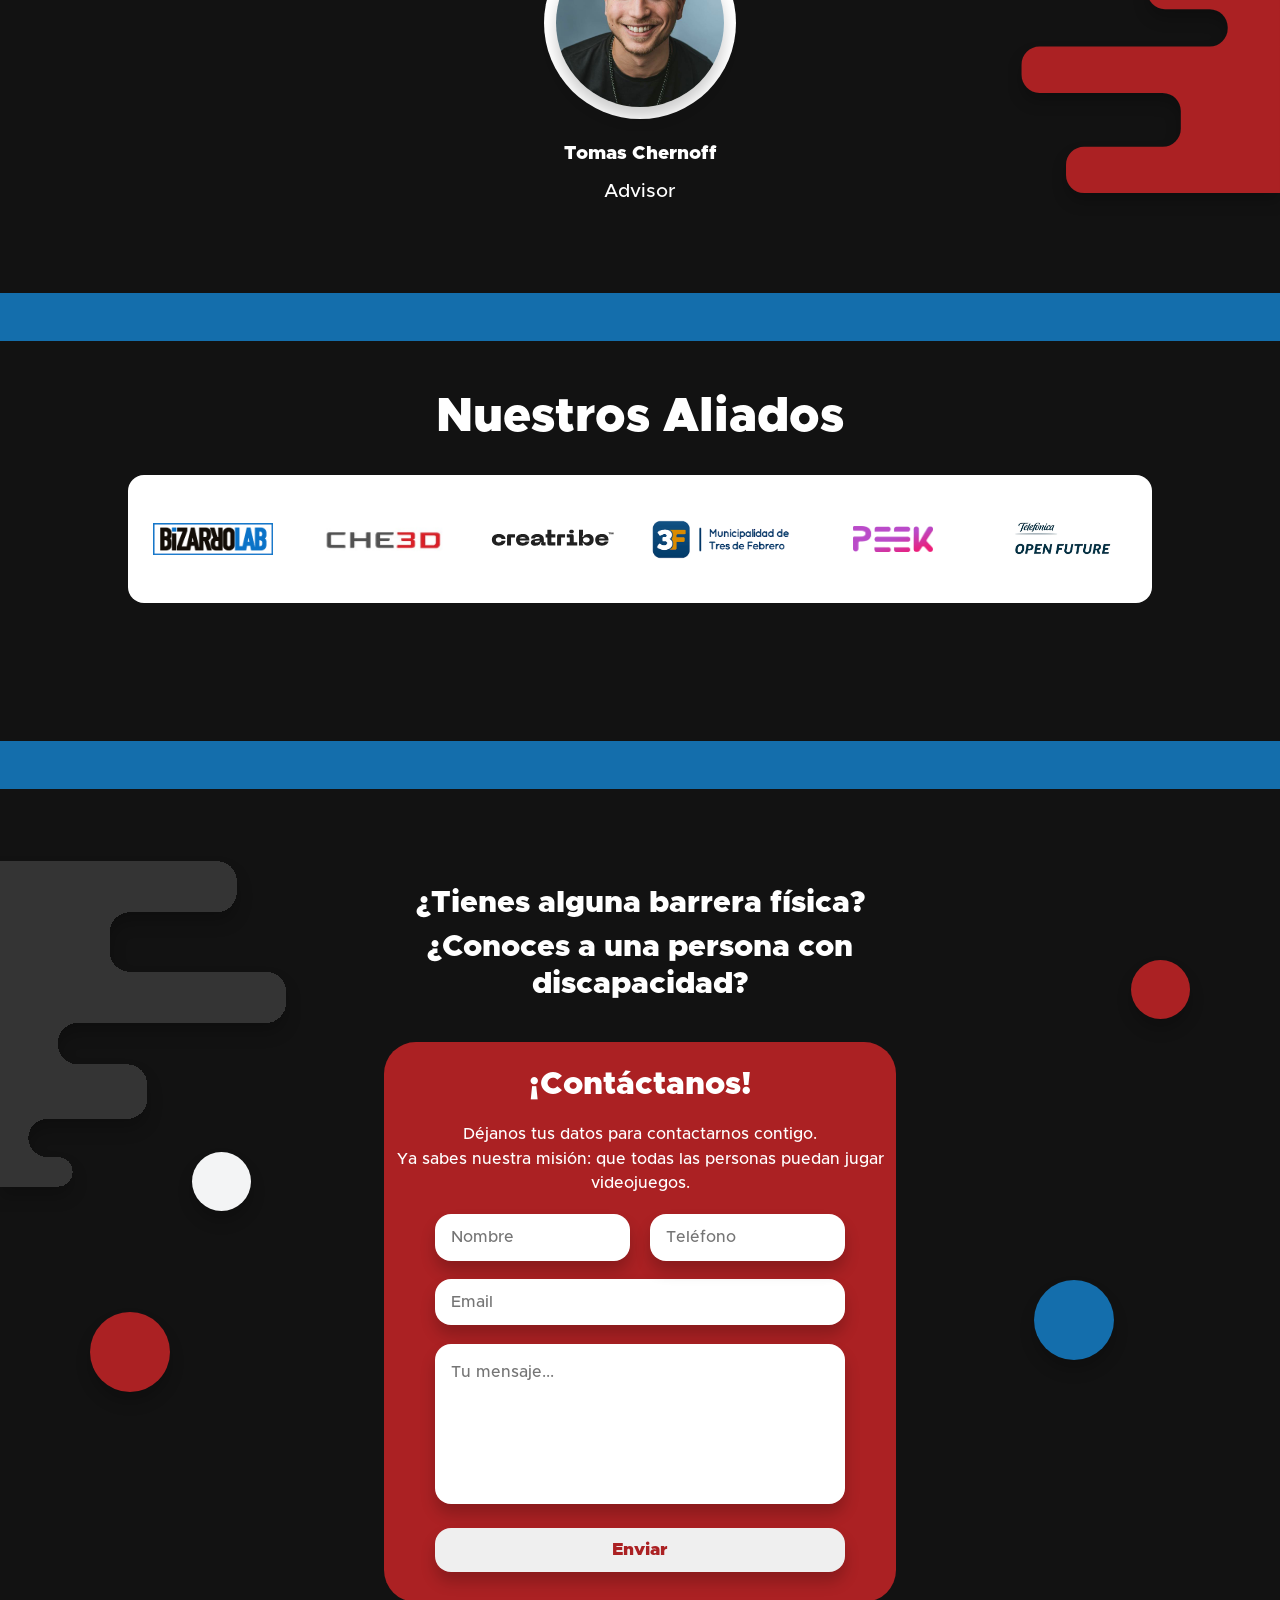
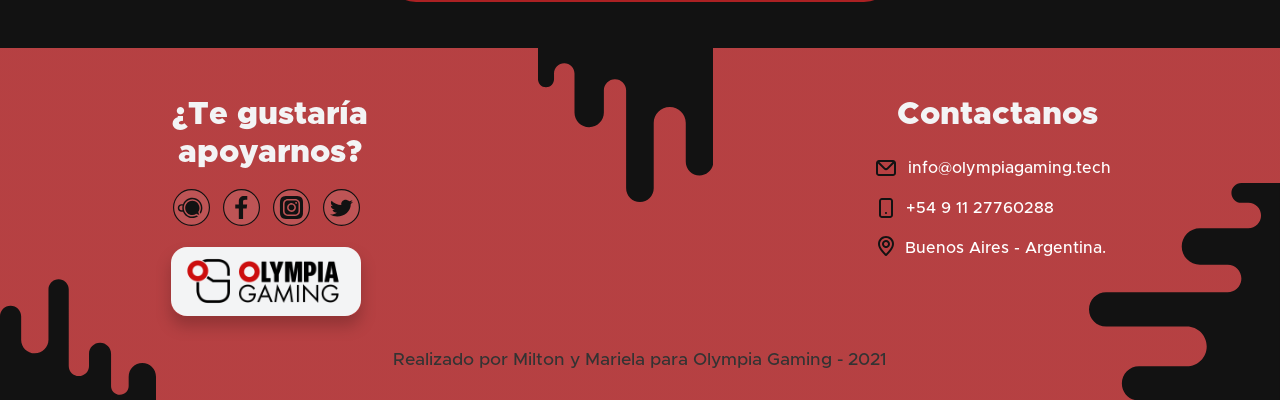
==== commit 622679bf: "modificaciones" ====
--- a/index.html
+++ b/index.html
@@ -10,7 +10,7 @@
       content="Olympia Gaming. Accesibilidad para videojuegos: Hardware y controles adaptados para personas con discapacidad y barreras físicas.">
 
     <!-- Favicon -->
-    <link rel="shortcut icon" href="img/icon favicon.png" type="image/x-icon">
+    <link class="favicon" rel="shortcut icon" href="img/icon favicon.png" type="image/x-icon">
     <!-- Bootstrap -->
     <link href="https://cdn.jsdelivr.net/npm/bootstrap@5.1.3/dist/css/bootstrap.min.css" rel="stylesheet" integrity="sha384-1BmE4kWBq78iYhFldvKuhfTAU6auU8tT94WrHftjDbrCEXSU1oBoqyl2QvZ6jIW3" crossorigin="anonymous">
     <!-- jQuery -->
@@ -29,7 +29,9 @@
 
       <div id="div-header-desktop" class="header__desktop--background">
         <div class="header__desktop--div-logo">
-          <img class="header__desktop--logo" src="img/logo-header.svg" alt="">
+          <a href="#">
+            <img class="header__desktop--logo" src="img/logo-header.svg" alt="">
+          </a>
         </div>
         <nav class="nav__desktop--div">
           <ul class="nav__desktop--ul">
@@ -132,7 +134,9 @@
           </div>
         </div>
         <div class="header__mobile--div-logo">
-          <img class="header__mobile--logo" src="img/logo-header.svg" alt="">
+          <a href="#">
+            <img class="header__mobile--logo" src="img/logo-header.svg" alt="">
+          </a>
         </div>
       </div>
 
@@ -141,7 +145,7 @@
     <!-- Main -->
 
     <main class="main-desktop main-mobile">
-      
+
       <!-- SECCION INICIO -->
       <section id="sec-inicio" class="seccion-inicio">
         <div class="div-inicio-grid">
@@ -181,7 +185,7 @@
             <!-- card 2 switch -->
             <div class="div-switch-flex">
               <div class="card container-card">
-                <img src="img/Switch dedo.jpeg" class="card-img-top img-productos" alt="Swicth">
+                <img src="img/Switch dedo.jpg" class="card-img-top img-productos" alt="Swicth">
                 <div class="card-body">
                   <h5 class="card-title title-card-productos">Switch</h5>
                   <p class="card-text p-switch">Switch para dedo con alta sensibilidad.</p>
@@ -322,7 +326,8 @@
 
       <!-- SECCION FORMULARIO -->
       <section id="sec-form" class="seccion-form">
-        <h3 class="h3-formulario">¿Tienes alguna barrera física? ¿Conoces a una persona con discapacidad?</h3>
+        <h3 class="h3-formulario">¿Tienes alguna barrera física?</h3>
+        <h3 class="h3-formulario">¿Conoces a una persona con discapacidad?</h3>
         <div class="div-container-formulario">
           <div class="form-grid-h3">
             <h3 class="h3-contactanos">¡Contáctanos!</h3>
@@ -357,28 +362,28 @@
     </main>
     <!-- Footer -->
 
+    <!-- icon whatsapp -->
     <div class="div-whatsapp-btn">
-      <a href="https://wa.me/message/TLEQJKNIUU3QH1" class="btn-whatsapp">
-        <span class="span-whatsapp">
-          <i class="fab fa-whatsapp"></i>
-        </span>
+      <a target="blank" href="https://wa.me/message/TLEQJKNIUU3QH1">
+        <img class="icon-whatsapp" src="img/icon-whatsapp.svg" alt="whatsapp">
       </a>
     </div>
 
+    <!-- div footer -->
     <footer class="footer__container">
       <div class="footer__div--apoyarnos">
         <h3 class="footer__apoyarnos--h3">¿Te gustaría apoyarnos?</h3>
         <div class="footer__div--redes">
-          <a class="footer__redes--a" href="https://cafecito.app/olympiagaming">
+          <a target="blank" class="footer__redes--a" href="https://cafecito.app/olympiagaming">
             <img class="footer__redes--icon" src="img/cafecito-icon.svg" alt="">
           </a>
-          <a class="footer__redes--a" href="https://www.facebook.com/profile.php?id=100071856468314">
+          <a target="blank" class="footer__redes--a" href="https://www.facebook.com/profile.php?id=100071856468314">
             <img class="footer__redes--icon" src="img/facebook-icon.svg" alt="">
           </a>
-          <a class="footer__redes--a" href="https://instagram.com/olympia.gaming?utm_medium=copy_link">
+          <a target="blank" class="footer__redes--a" href="https://instagram.com/olympia.gaming?utm_medium=copy_link">
             <img class="footer__redes--icon" src="img/instagram-icon.svg" alt="">
           </a>
-          <a class="footer__redes--a" href="https://twitter.com/Olympia_gaming?t=LWJtAqW9467ZlfAOcR2GXQ&s=09">
+          <a target="blank" class="footer__redes--a" href="https://twitter.com/Olympia_gaming?t=LWJtAqW9467ZlfAOcR2GXQ&s=09">
             <img class="footer__redes--icon" src="img/twiter-icon.svg" alt="">
           </a>
         </div>
--- a/css/estilos.css
+++ b/css/estilos.css
@@ -185,6 +185,36 @@
     height: 303rem;
 }
 
+.div-loaded{
+    position: fixed;
+    top: 0;
+    left: 0;
+    right: 0;
+    bottom: 0;
+    width: 100vw;
+    z-index: 50;
+    background-color: #121212;
+    transition: 0.5s ease-out;
+    flex-direction: column;
+    display: flex;
+    align-items: center;
+}
+.img-width-loading{
+    z-index: 1;
+    position: relative;
+    top: 43vh;
+    width: 14rem;
+    animation-iteration-count: infinite;
+    animation-duration: 1s;
+}
+.p-loaded {
+    color: #AB2123;
+    font-family: 'Metropolis Medium';
+    position: fixed;
+    top: 53vh;
+    font-size: 1.3rem;
+}
+
 /* SECCION INICIO */
 
 .seccion-inicio{
@@ -236,6 +266,11 @@
     font-family: 'Metropolis Medium';
     background-color: #AB2123;
     box-shadow: 0px 10px 15px rgba(0, 0, 0, 0.2);
+    transition: 0.4s;
+}
+.btn-inicio:hover{
+    background-color: #F3F4F5;
+    color: #AB2123;
 }
 .div-img-inicio{
     grid-area: div-img-inicio;
@@ -757,6 +792,11 @@
     box-shadow: 0px 10px 15px rgba(0, 0, 0, 0.2);
     font-size: 1.1rem;
     height: 2.7rem;
+    transition: 0.3s;
+}
+.btn-form:hover{
+    background-color: #146EAC;
+    color: white;
 }
 .formulario-forma-1{
     position: absolute;
@@ -862,38 +902,23 @@
 
 .div-whatsapp-btn{
     position: absolute;
-    bottom: 3rem;
-    right: 3rem;
+    bottom: 2rem;
+    right: 2.5rem;
     position: fixed;
     display: flex;
     justify-content: center;
-    width: 3.1rem;
-    height: 3.2rem;
-    z-index: 3;
-    border-radius: 50%;
-    background-color: #1fbb58;
+    z-index: 30;
+}
+.icon-whatsapp{
+    width: 4.7rem;
+    opacity: 0.95;
+    display: flex;
+    justify-content: center;
+    border: none;
     transition: 0.3s;
-    box-shadow: 0px 12px 15px rgba(0, 0, 0, 0.3);
-}
-.div-whatsapp-btn:hover{
-    background-color: #25D366;
-}
-.btn-whatsapp{
-    width: 3rem;
-    height: 3rem;
-    border-radius: 50%;
-    background-color: #12121200;
-    display: flex;
-    justify-content: center;
-    border: none;
-}
-.span-whatsapp{
-    font-size: 2.2rem;
-    color: rgb(255, 255, 255);
-    text-decoration: none;
-}
-.span-whatsapp:hover{
-    color: rgb(255, 255, 255);
+}
+.icon-whatsapp:hover{
+    opacity: 1;
 }
 
 /* FOOTER DESKTOP */
@@ -1100,7 +1125,7 @@
     }
     .img-productos{
         border-radius: 1rem;
-        width: 16.35rem;
+        width: 15rem;
         height: 11rem;
         margin-top: 2rem;
     }
@@ -1228,9 +1253,9 @@
     }
     .img-productos{
         border-radius: 1rem;
-        width: 15rem;
+        width: 13.5rem;
         height: 10rem;
-        margin-top: 2rem;
+        margin-top: 1.7rem;
     }
     .title-card-productos{
         font-size: 1.15rem;
@@ -1353,8 +1378,19 @@
         width: 16rem;
     }
     .div-whatsapp-btn{
-        bottom: 3rem;
-        right: 3rem;
+        position: absolute;
+        bottom: 1.7rem;
+        right: 2rem;
+        position: fixed;
+        display: flex;
+        justify-content: center;
+        z-index: 30;
+    }
+    .icon-whatsapp{
+        width: 4.7rem;
+        display: flex;
+        justify-content: center;
+        border: none;
     }
     .footer__forma--2{
         width: 2rem;
@@ -1631,7 +1667,7 @@
     }
     .img-productos{
         border-radius: 1rem;
-        width: 16.5rem;
+        width: 15rem;
         height: 11rem;
         margin-top: 1rem;
     }
@@ -2036,29 +2072,12 @@
     /* Icon whatsapp */
 
     .div-whatsapp-btn{
-        bottom: 2rem;
-        right: 2rem;
-        width: 2.85rem;
-        height: 2.95rem;
-        box-shadow: 0px 12px 15px rgba(0, 0, 0, 0.3);
-    }
-    .btn-whatsapp{
-        width: 2.8rem;
-        height: 2.8rem;
-        border-radius: 50%;
-        background-color: #12121200;
-        border: none;
-    }
-    .div-whatsapp-btn:hover{
-        background-color: #25D366;
-    }
-    .span-whatsapp{
-        font-size: 2rem;
-        color: rgb(255, 255, 255);
-        text-decoration: none;
-    }
-    .span-whatsapp:hover{
-        color: rgb(255, 255, 255);
+        bottom: 0.7rem;
+        right: 1rem;
+    }
+    .icon-whatsapp{
+        width: 4.2rem;
+        opacity: 1;
     }
 
     /* FOOTER MOBILE */
@@ -2492,6 +2511,21 @@
         .logo-aliados-telefonica{
             width: 4rem;
         }
+        .div-whatsapp-btn{
+            position: absolute;
+            bottom: 1.2rem;
+            right: 1.8rem;
+            position: fixed;
+            display: flex;
+            justify-content: center;
+            z-index: 30;
+        }
+        .icon-whatsapp{
+            width: 4rem;
+            display: flex;
+            justify-content: center;
+            border: none;
+        }
         .footer__copyright--p{
             text-align: center;
             font-family: 'Metropolis Medium';
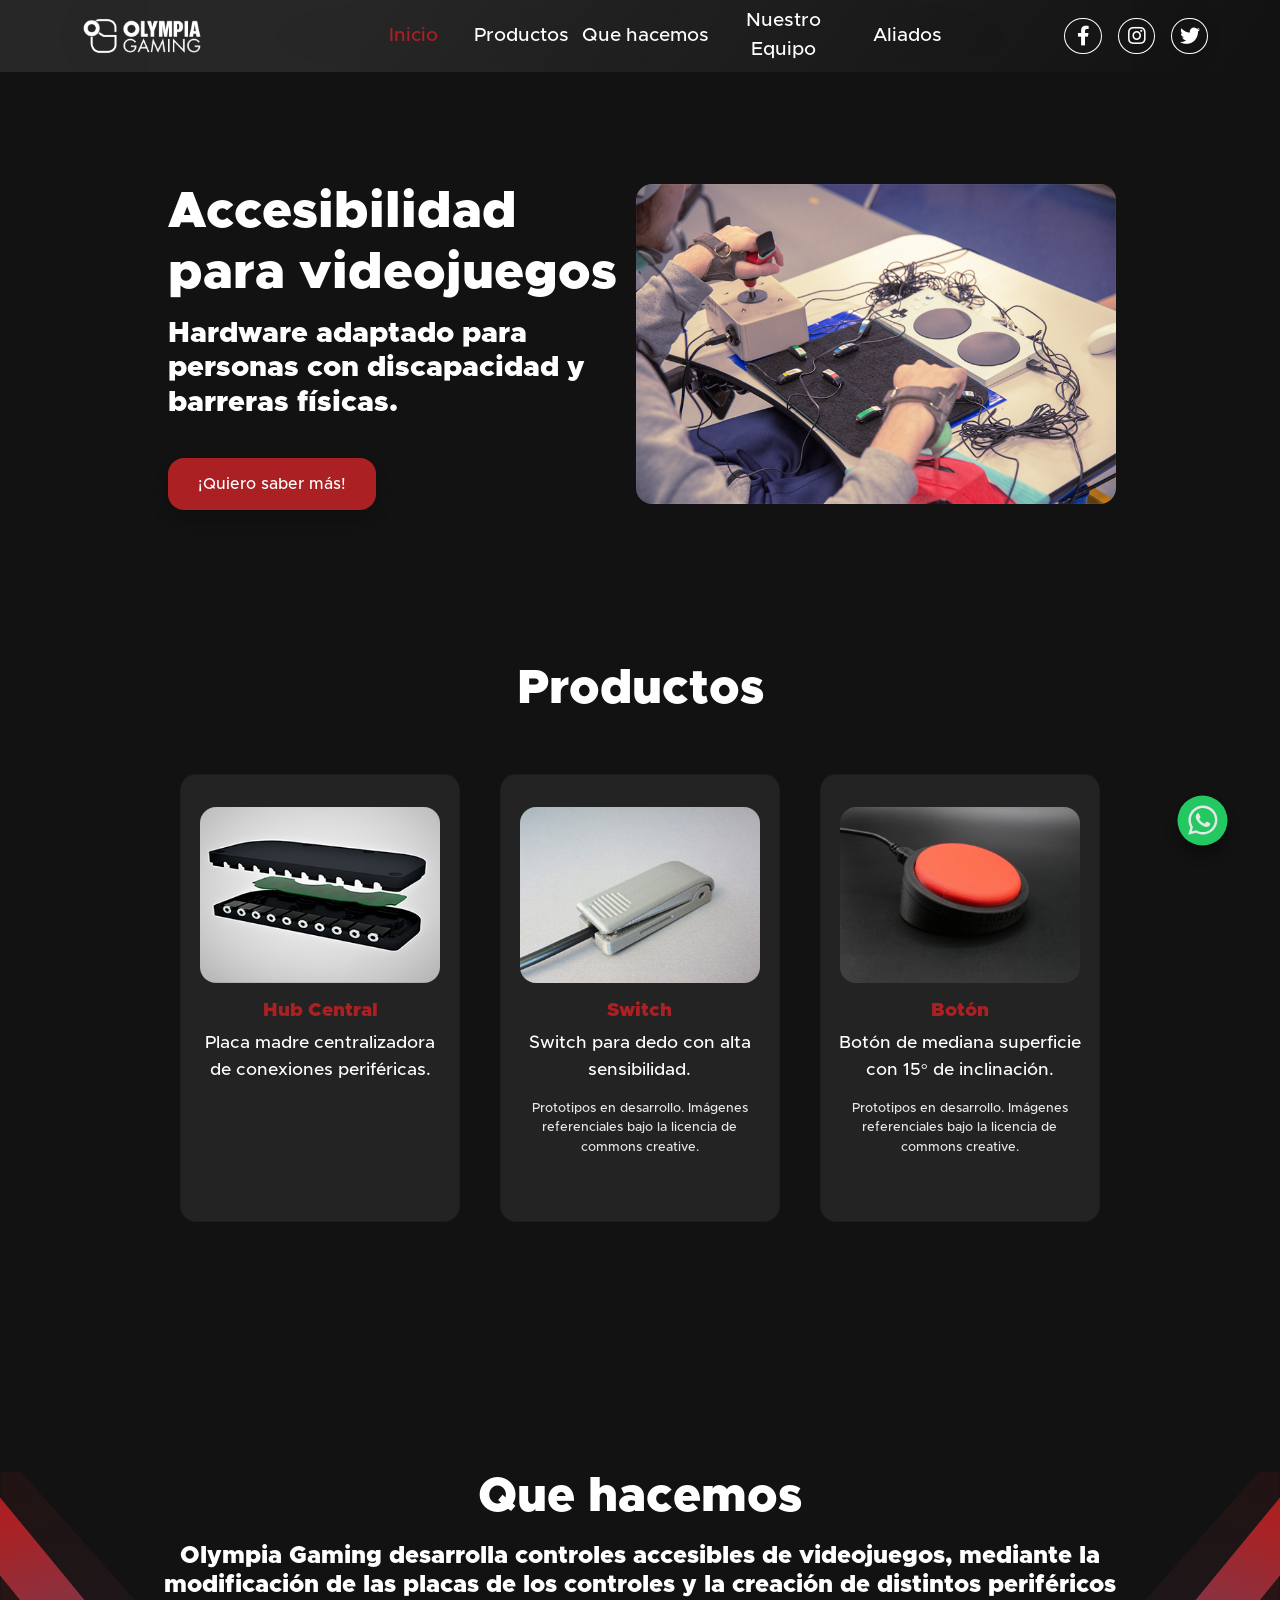
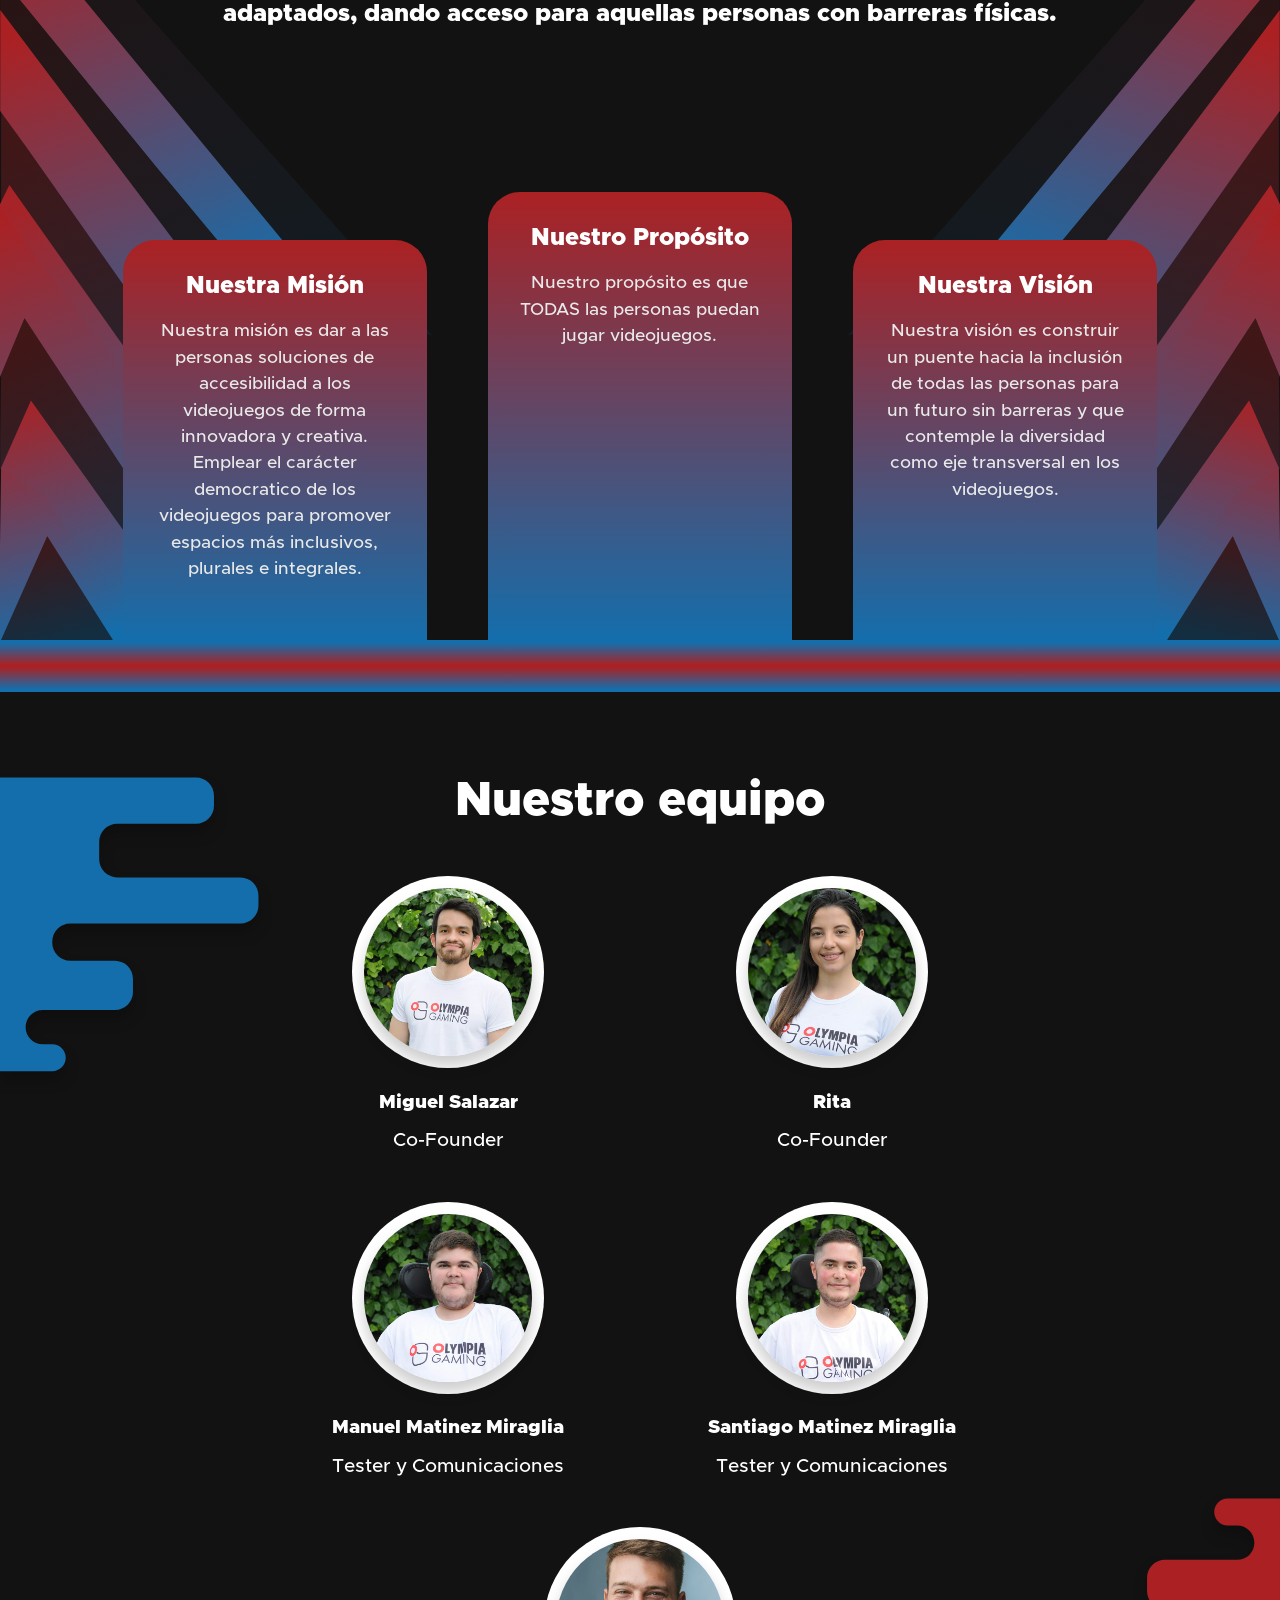
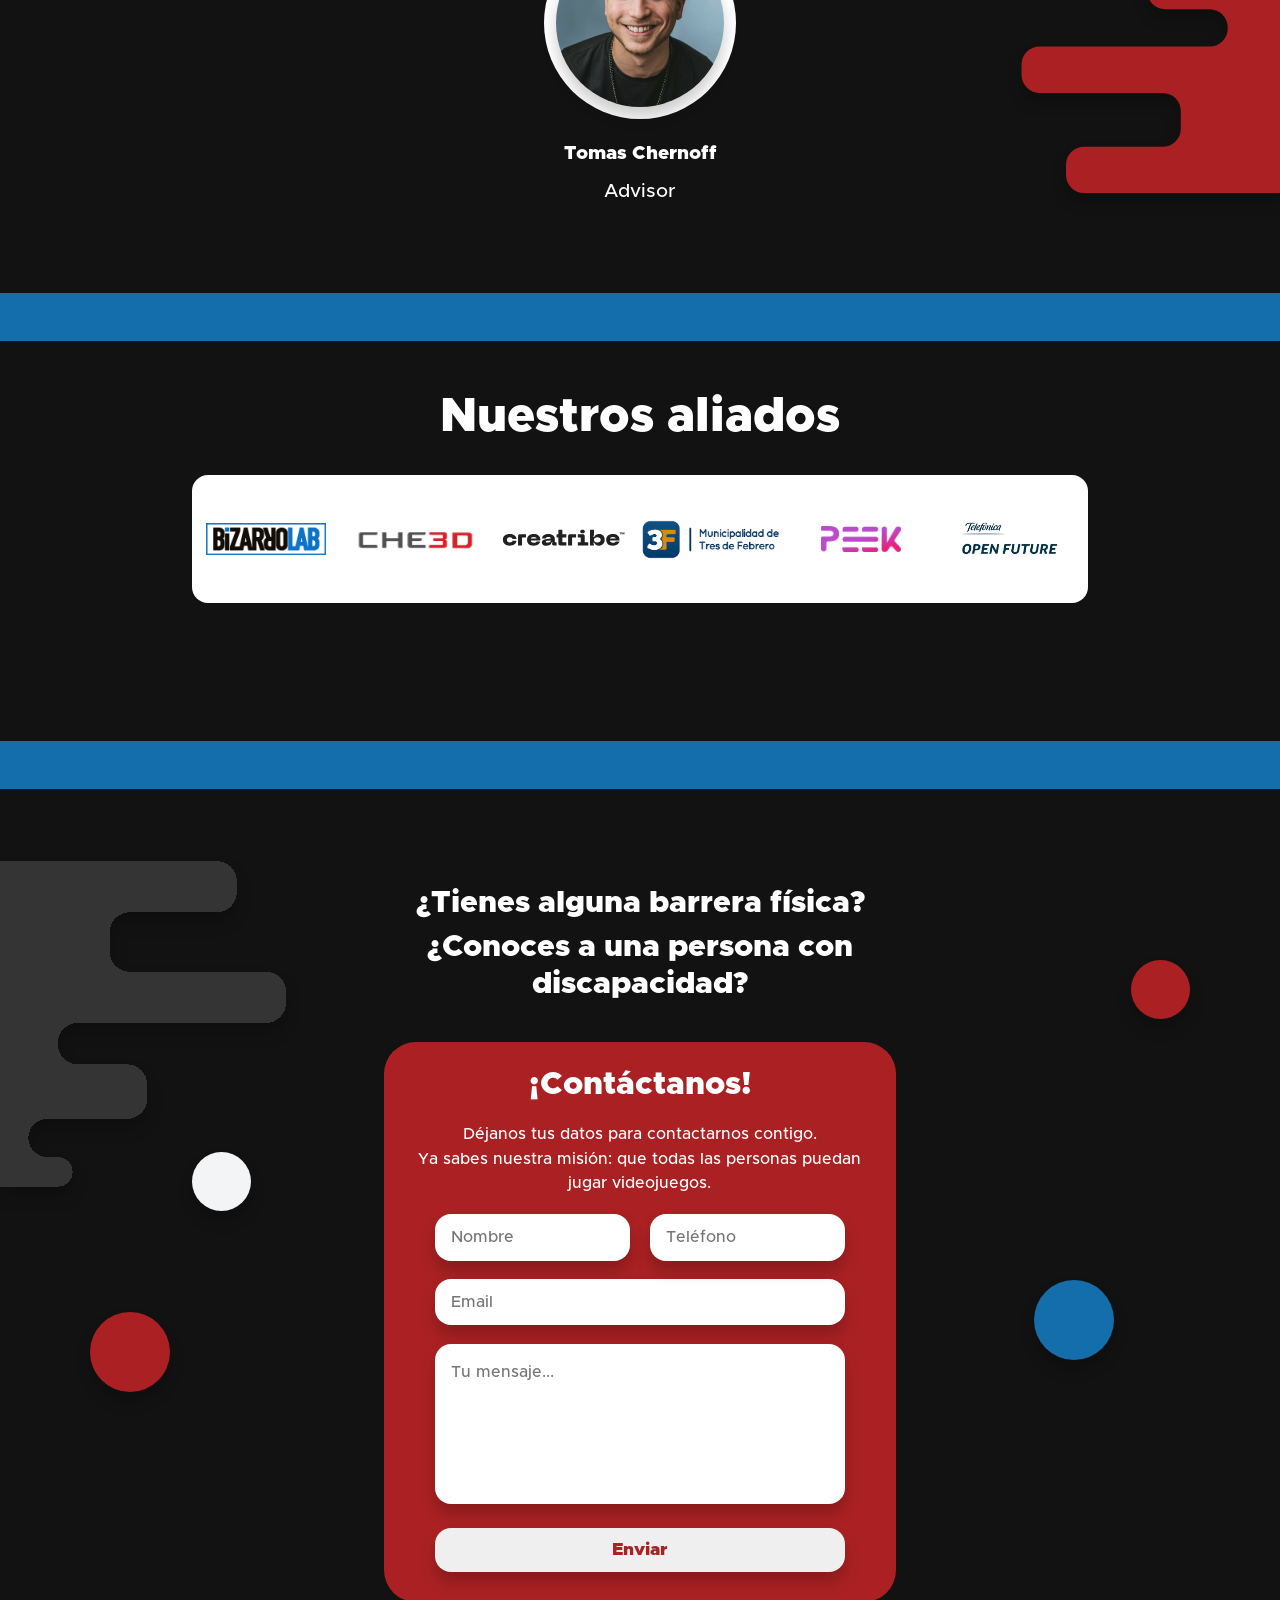
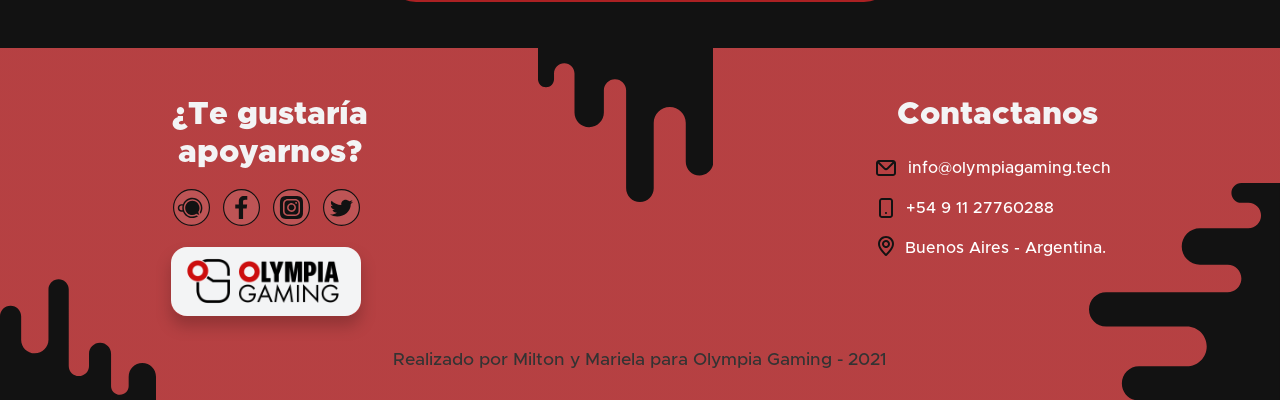
==== commit 43fe646e: "sitio web modificado" ====
--- a/index.html
+++ b/index.html
@@ -241,7 +241,7 @@
 
       <!-- SECCION EQUIPO -->
       <section id="sec-equipo" class="seccion-equipo">
-        <h2 class="h2-equipo">Nuestro Equipo</h2>
+        <h2 class="h2-equipo">Nuestro equipo</h2>
         <div class="div-grid-equipo">
           <div class="div-equipo-miguel">
             <div class="div-img-equipo ">
@@ -296,7 +296,7 @@
         <div class="div-top-aliados"></div>
         <div class="aliados-logos">
           <div class="div-h2-aliados">
-            <h2 class="h2-aliados">Nuestros Aliados</h2>
+            <h2 class="h2-aliados">Nuestros aliados</h2>
           </div>
           <div class="div-logos-aliados">
             <div class="contenedor-white-aliados">
--- a/css/estilos.css
+++ b/css/estilos.css
@@ -241,6 +241,7 @@
 }
 .h2-inicio{
     color: white;
+    margin-top: 5rem;
     font-family: 'Metropolis Black';
     font-size: 3.75rem;
 }
@@ -249,7 +250,7 @@
 }
 .h3-inicio{
     color: white;
-    margin-top: 1rem;
+    margin-top: 2rem;
     font-family: 'Metropolis Black';
     font-size: 2rem;
 }
@@ -257,12 +258,12 @@
     grid-area: div-btn-inicio;
 }
 .btn-inicio{
-    margin-top: 1rem;
+    margin-top: 0.5rem;
     border-radius: 1rem;
     width: 15rem;
     height: 3.5rem;
     border: none;
-    color: rgb(255, 255, 255);
+    color: #ffffff;
     font-family: 'Metropolis Medium';
     background-color: #AB2123;
     box-shadow: 0px 10px 15px rgba(0, 0, 0, 0.2);
@@ -616,10 +617,10 @@
 }
 .contenedor-white-aliados{
     background-color: white;
-    width: 80%;
+    width: 70%;
     position: relative;
     top: 2rem;
-    left: 10%;
+    left: 15%;
     height: 8rem;
     border-radius: 1rem;
     display: grid;
@@ -716,6 +717,9 @@
 .p-contactanos{
     color: white;
     font-size: 1rem;
+    width: 80%;
+    position: relative;
+    left: 10%;
     font-family: 'Metropolis Medium';
     height: 0.6rem;
     text-align: center;
@@ -1093,6 +1097,7 @@
         grid-template-columns: 29.5rem 29.5rem;
     }
     .h2-inicio{
+        margin-top: 6rem;
         font-size: 3.2rem;
     }
     .h3-inicio{
@@ -1100,6 +1105,7 @@
     }
     .btn-inicio{
         width: 13rem;
+        margin-top: 0;        
         height: 3.3rem;
     }
     .div-img-inicio{
@@ -1107,7 +1113,7 @@
         align-self: center;
     }
     .img-inicio{
-        width: 28rem;
+        width: 30rem;
         border-radius: 1rem;
     }
     .div-row-productos{
@@ -1190,6 +1196,11 @@
         top: 8rem;
         background-color: #AB2123;
     }
+    .p-contactanos{
+        position: relative;
+        left: 5%;
+        width: 90%;
+    }
 }
 @media screen and (min-width:787px) and (max-width:991px){
 
@@ -1225,17 +1236,20 @@
     }
     .h2-inicio{
         font-size: 2.5rem;
+        margin-top: 6rem;
     }
     .h3-inicio{
-        margin-top: 1rem;
+        margin-top: 2rem;
         font-size: 1.6rem;
     }
     .btn-inicio{
         width: 12rem;
         height: 3rem;
+        margin-top: 0;
     }
     .img-inicio{
-        width: 23.5rem;
+        width: 24rem;
+        margin-top: 1rem;
         border-radius: 1rem;
     }
     .div-row-productos{
@@ -1366,6 +1380,11 @@
         width: 40%;
         top: 3rem;
         font-size: 1.9rem;
+    }
+    .p-contactanos{
+        width: 90%;
+        position: relative;
+        left: 5%;
     }
     .formulario-circle-4{
         right: 10%;
@@ -1553,7 +1572,7 @@
     /* SECCIONES MOBILE */
 
     .main-mobile{
-        height: 278.5rem;
+        height: 279rem;
     }
 
     /* SECCION INICIO MOBILE */
@@ -1584,6 +1603,7 @@
         color: white;
         width: 90%;
         text-align: center;
+        margin-top: 1rem;
         font-family: 'Metropolis Black';
         font-size: 2rem;
     }
@@ -1595,7 +1615,7 @@
     }
     .h3-inicio{
         color: white;
-        width: 90%;
+        width: 80%;
         font-family: 'Metropolis Black';
         font-size: 1.25rem;
         text-align: center;
@@ -1607,7 +1627,7 @@
     }
     .btn-inicio{
         border-radius: 1rem;
-        width: 10rem;
+        width: 18rem;
         height: 2.8rem;
         margin-top: 0;
         border: none;
@@ -1616,12 +1636,16 @@
         background-color: #AB2123;
         box-shadow: 0px 10px 15px rgba(0, 0, 0, 0.2);
     }
+    .btn-inicio:hover{
+        color: rgb(255, 255, 255);
+        background-color: #AB2123;
+    }
     .div-img-inicio{
         grid-area: div-img-inicio;
         justify-self: center;
     }
     .img-inicio{
-        width: 19rem;
+        width:19rem;
         border-radius: 1rem;
         top: 0;
     }
@@ -1658,7 +1682,8 @@
         align-items: center;
     }
     .container-card{
-        width: 19rem;
+        position: relative;
+        width: 18rem;
         height: 22rem;
         display: flex;
         align-items: center;
@@ -1695,13 +1720,13 @@
         height: 65rem;
     }
     .h2-que-hacemos{
+        top: 0rem;
+        font-size: 1.6rem;
+    }
+    .h4-que-hacemos{
+        left: 15%;
+        width: 70%;
         top: 1rem;
-        font-size: 1.6rem;
-    }
-    .h4-que-hacemos{
-        left: 5%;
-        width: 90%;
-        top: 4rem;
         font-size: 1.2rem;
     }
     .container-div-que-hacemos{
@@ -1892,10 +1917,10 @@
     }
     .contenedor-white-aliados{
         background-color: white;
-        width: 80%;
+        width: 70%;
         position: relative;
         top: 0;
-        left: 10%;
+        left: 15%;
         height: 6rem;
         border-radius: 1rem;
         display: grid;
@@ -1947,7 +1972,7 @@
         border-radius: 2rem;
         top: 2.5rem;
         background-color: #AB2123;
-        height: 29rem;
+        height: 30rem;
         display: flex;
         flex-direction: column;
     }
@@ -1963,20 +1988,20 @@
         font-size: 1.6rem;
     }
     .form-grid-p{
-        height: 10%;
+        height: 12%;
         display: flex;
         justify-content: center;
         flex-direction: column;
     }
     .p-contactanos{
         color: white;
-        font-size: 0.8rem;
+        font-size: 0.7rem;
         font-family: 'Metropolis Medium';
-        height: 0.6rem;
+        height: 0.9rem;
         text-align: center;
     }
     .div-contactanos{
-        height: 80%;
+        height: 78%;
     }
     .form{
         position: relative;
@@ -2052,6 +2077,10 @@
         box-shadow: 0px 10px 15px rgba(0, 0, 0, 0.2);
         font-size: 1.1rem;
         height: 2.5rem;
+    }
+    .btn-form:hover{
+        color: #AB2123;
+        background-color: white;
     }
     .formulario-forma-1{
         display: none;
@@ -2261,17 +2290,24 @@
             font-size: 1.7rem;
         }
         .h3-inicio{
-            width: 90%;
+            width: 85%;
             font-size: 1.1rem;
         }
+        .div-btn-inicio{
+            justify-self: auto;
+        }
         .btn-inicio{
-            width: 10rem;
+            position: relative;
+            left: 8%;
+            width: 84%;
             height: 2.5rem;
             font-size: 0.85rem;
             margin-top: 0.5rem;
         }
         .img-inicio{
-            width: 16rem;
+            width: 85%;
+            position: relative;
+            left: 7.5%;
             border-radius: 1rem;
         }
         .h2-productos{
@@ -2302,7 +2338,7 @@
             align-items: center;
         }
         .container-card{
-            width: 17rem;
+            width: 90%;
             height: 22rem;
             display: flex;
             align-items: center;
@@ -2345,8 +2381,8 @@
         .container-div-que-hacemos{
             display: flex;
             flex-direction: column;
-            left: 8.75%;
-            width: 82.5%;
+            left: 5%;
+            width: 90%;
             justify-content: center;
             position: absolute;
             top: 135rem;
@@ -2413,14 +2449,19 @@
             color: white;
             top: 0.5rem;
         }
+        .contenedor-white-aliados{
+            width: 90%;
+            top: 1rem;
+            left: 5%;
+        }
         .logo-aliados-municipalidad{
             width: 4.5rem;
             margin-left: 0.4rem;
         }
         .div-container-formulario{
-            width: 80%;
+            width: 90%;
             position: relative;
-            left: 10%;
+            left: 5%;
             border-radius: 2rem;
             top: 2.5rem;
             background-color: #AB2123;
@@ -2433,6 +2474,9 @@
             font-size: 0.7rem;
             font-family: 'Metropolis Medium';
             height: 1rem;
+            position: relative;
+            width: 85%;
+            left: 7.5%;
             text-align: center;
         }
         .form-grid-p{
